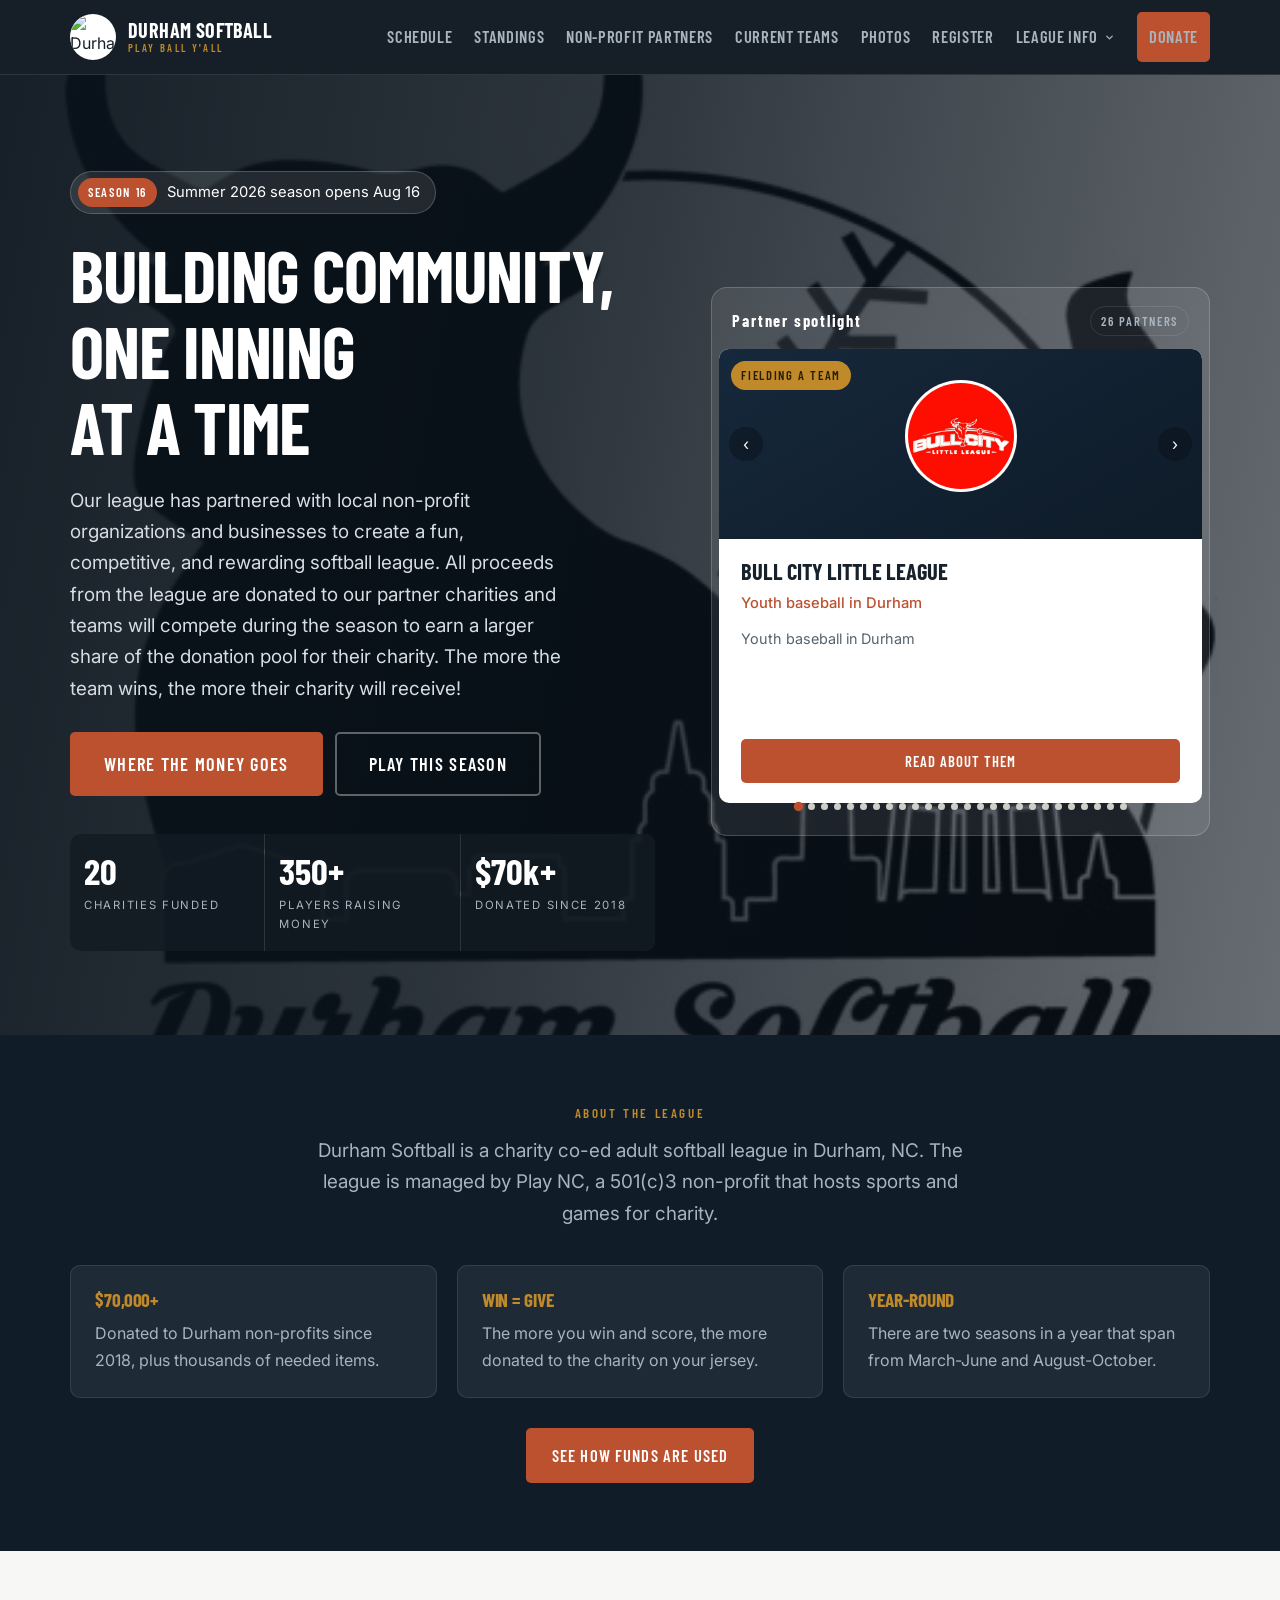
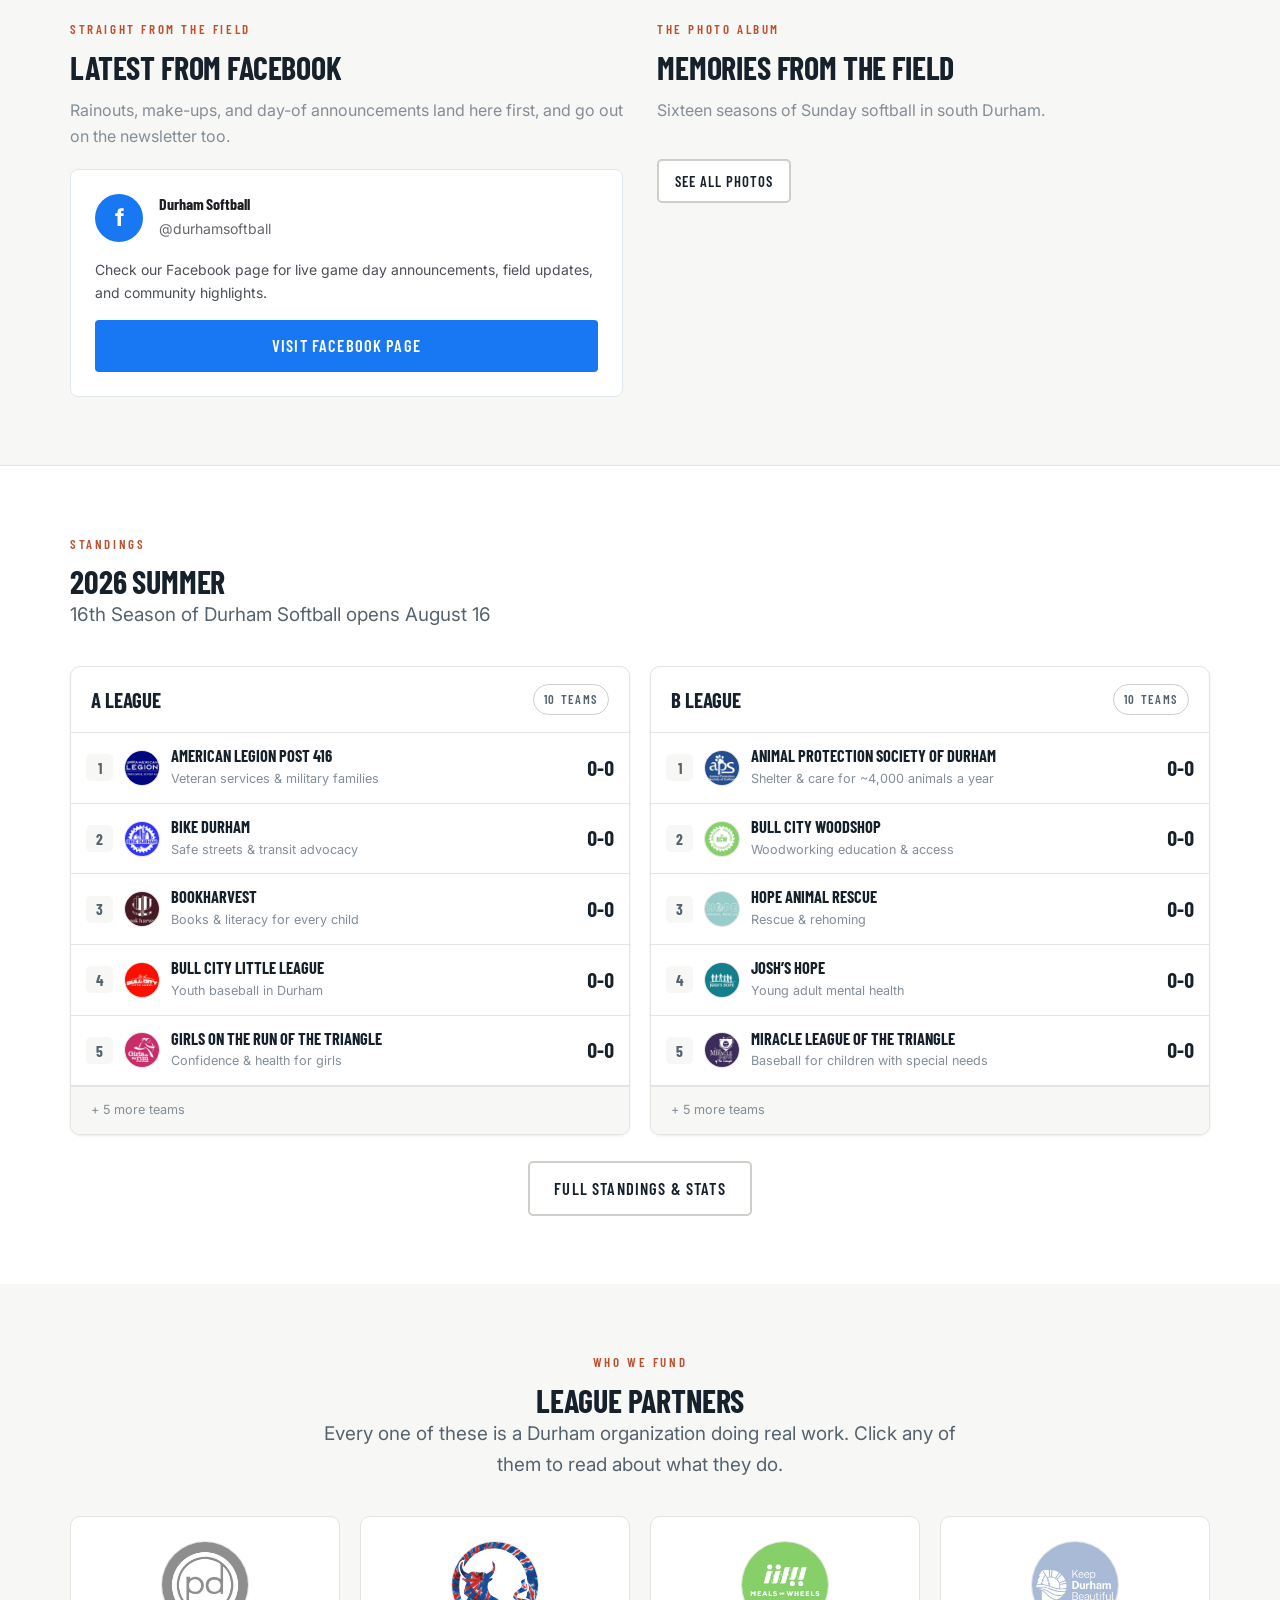
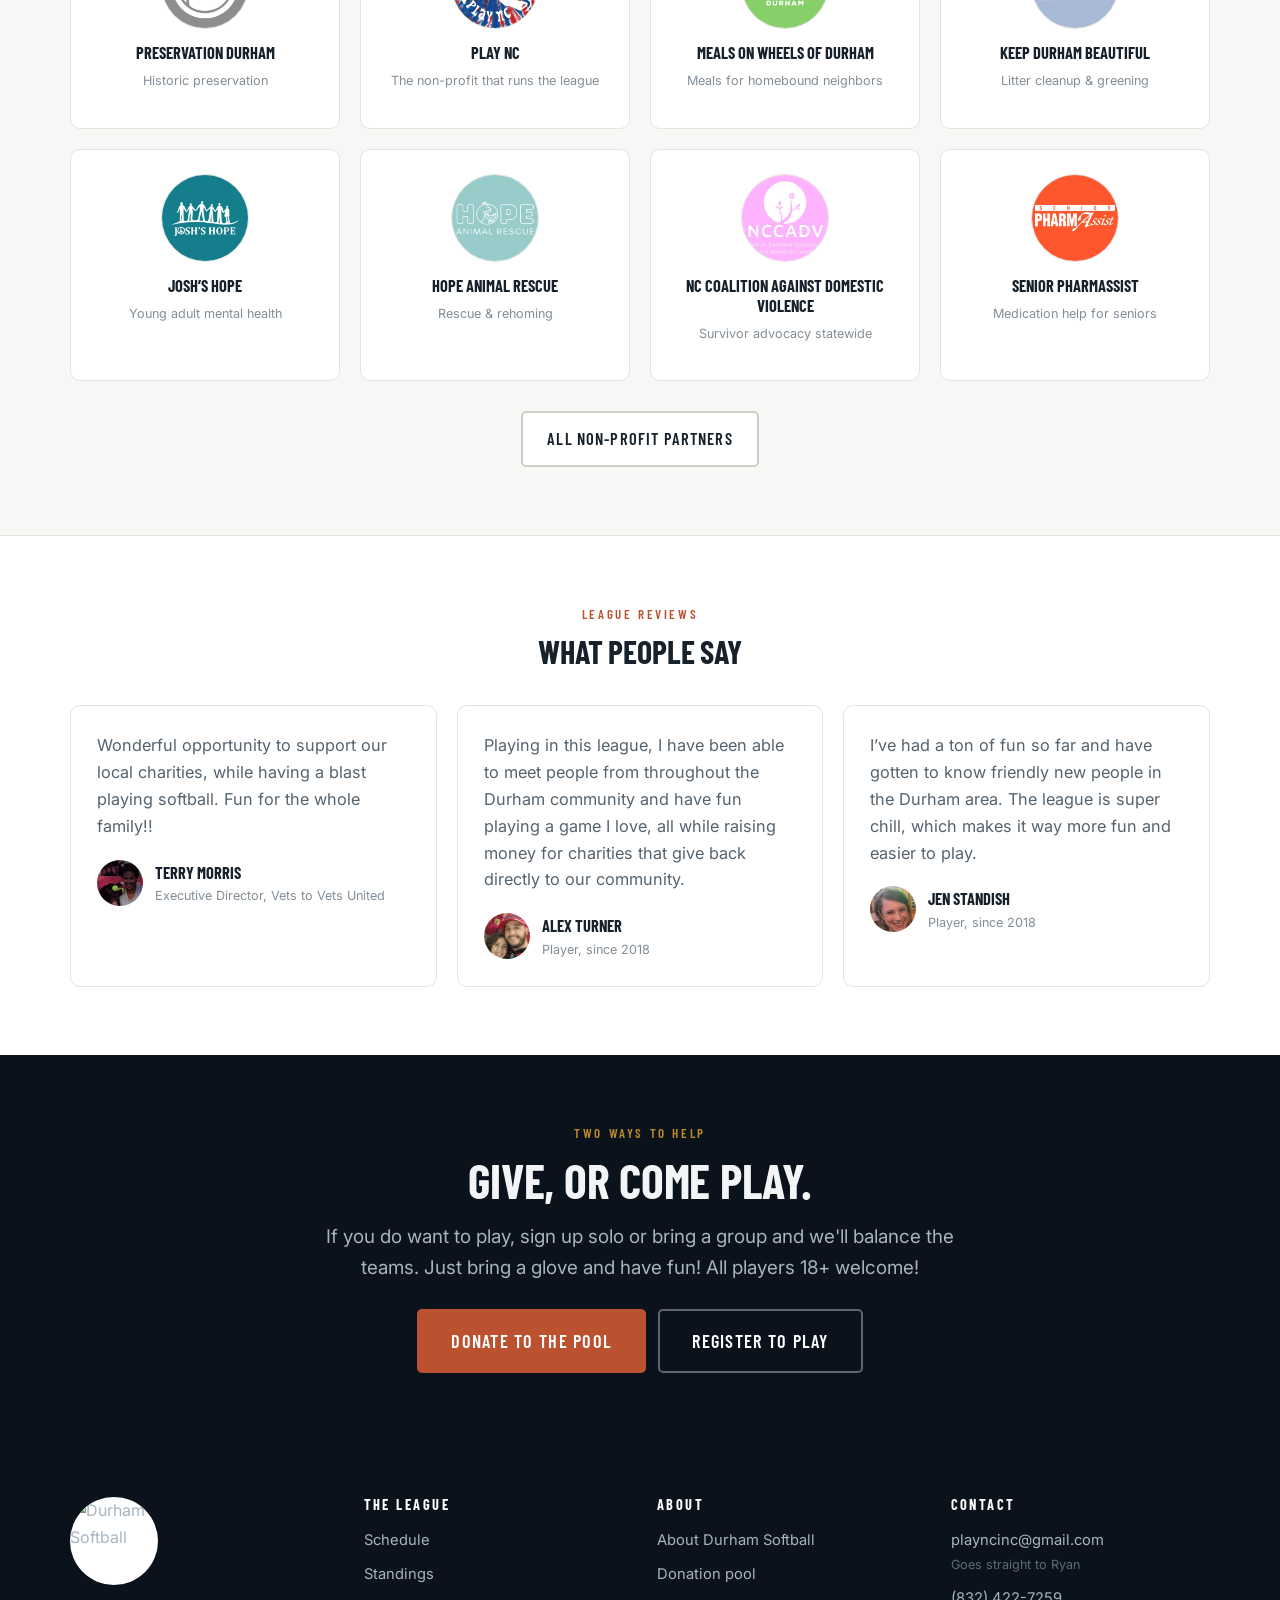
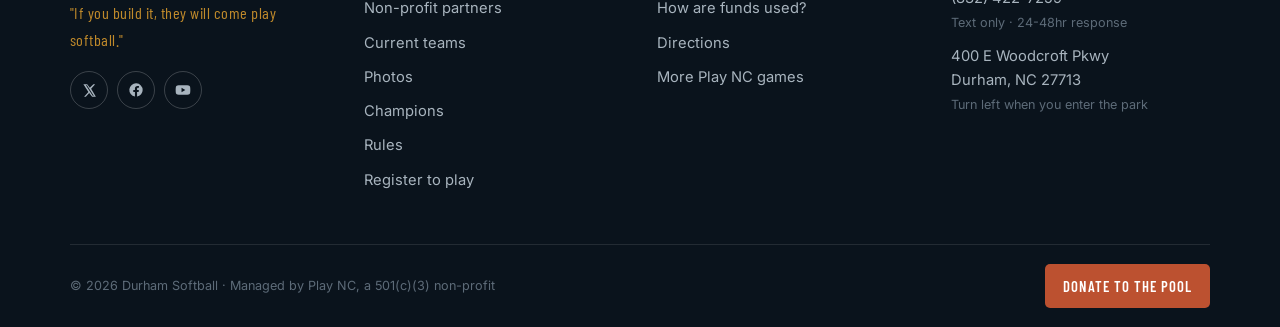
==== index.html @ c81ef712 "Fix passcode logins: pgcrypto is not in the public schema Every function was pinned to 'set search_p" ====
<!DOCTYPE html>
<html lang="en">
<head>
<meta charset="utf-8">
<meta name="viewport" content="width=device-width, initial-scale=1">
<link rel="icon" href="assets/logos/DurhamSoftball.jpg">
<link rel="preconnect" href="https://fonts.googleapis.com">
<link rel="preconnect" href="https://fonts.gstatic.com" crossorigin>
<link href="https://fonts.googleapis.com/css2?family=Barlow+Condensed:wght@500;600;700&family=Inter:wght@400;500;600;700&display=swap" rel="stylesheet">
<link rel="stylesheet" href="assets/css/site.css?v=t509555">
<title>Durham Softball | Twenty charities, one league</title>
<meta name="description" content="Durham Softball funds twenty local non-profits through a co-ed adult softball league in Durham, NC. Over $70,000 raised since 2018.">
</head>
<body>
<div data-header="index.html"></div>

<section class="hero">
  <img class="hero-bg" src="" alt="" id="hero-bg">
  <div class="wrap">
    <div class="hero-grid">
      <div>
        <div class="hero-status">
          <span class="pill pill-clay">Season 16</span>
          <span>Summer 2026 season opens Aug 16</span>
        </div>
        <h1 class="h-xl">Building Community,<br>One Inning<br>at a Time</h1>
        <p class="lede" style="margin-top:20px;max-width:500px;color:#D6DDE3">
          Our league has partnered with local non-profit organizations and businesses to create a fun, 
          competitive, and rewarding softball league. All proceeds from the league are donated to our 
          partner charities and teams will compete during the season to earn a larger share of the donation 
          pool for their charity. The more the team wins, the more their charity will receive!
        </p>
        <div class="btn-row" style="margin-top:28px">
          <a class="btn btn-primary btn-lg" href="donations.html">Where the money goes</a>
          <a class="btn btn-ghost btn-lg" href="register.html">Play this season</a>
        </div>
        <div class="hero-stats">
          <div class="hero-stat"><b>20</b><span>Charities funded</span></div>
          <div class="hero-stat"><b>350+</b><span>Players raising money</span></div>
          <div class="hero-stat"><b>$70k+</b><span>Donated since 2018</span></div>
        </div>
      </div>
      <div class="spotlight">
        <div class="spotlight-head"><h3>Partner spotlight</h3>
          <span class="pill pill-outline" id="spot-count"></span></div>
        <div class="spotlight-body" id="spotlight"></div>
        <div class="spot-dots" id="spot-dots"></div>
      </div>
    </div>
  </div>
</section>

<section class="section section-dark">
  <div class="wrap">
    <div class="section-head center">
      <div class="eyebrow">About the league</div>
      <p class="lede">Durham Softball is a charity co-ed adult softball league in Durham, NC. The league is managed by <a href="https://playdurham.com/">Play NC</a>, a 501(c)3 non-profit that hosts sports and games for charity.</p>
    </div>
    <div class="grid grid-3">
      <div style="background:rgba(255,255,255,.06);border:1px solid var(--navy-line);border-radius:var(--r);padding:24px">
        <h3 class="h-sm" style="color:var(--gold)">$70,000+</h3>
        <p style="color:var(--on-dark-soft);margin-top:10px">Donated to Durham non-profits since 2018, plus thousands of needed items.</p>
      </div>
      <div style="background:rgba(255,255,255,.06);border:1px solid var(--navy-line);border-radius:var(--r);padding:24px">
        <h3 class="h-sm" style="color:var(--gold)">Win = give</h3>
        <p style="color:var(--on-dark-soft);margin-top:10px">The more you win and score, the more donated to the charity on your jersey.</p>
      </div>
      <div style="background:rgba(255,255,255,.06);border:1px solid var(--navy-line);border-radius:var(--r);padding:24px">
        <h3 class="h-sm" style="color:var(--gold)">Year-round</h3>
        <p style="color:var(--on-dark-soft);margin-top:10px">There are two seasons in a year that span from March-June and August-October. </p>
      </div>
    </div>
    <div class="center" style="margin-top:30px"><a class="btn btn-primary" href="donations.html">See how funds are used</a></div>
  </div>
</section>

<section class="section">
  <div class="wrap">
    <div style="display:grid;gap:34px;grid-template-columns:repeat(auto-fit,minmax(300px,1fr))">
      <div>
        <div class="eyebrow">Straight from the field</div>
        <h2 class="h-md">Latest from Facebook</h2>
        <p class="muted" style="margin:12px 0 20px">
          Rainouts, make-ups, and day-of announcements land here first, and go out on the newsletter too.
        </p>
        
        <!-- Facebook Page Connector Card -->
        <div style="background: #fff; padding: 24px; border-radius: 8px; border: 1px solid #e1e8ed; display: flex; flex-direction: column; gap: 16px;">
          <div style="display: flex; align-items: center; gap: 16px;">
            <div style="background: #1877f2; color: white; width: 48px; height: 48px; border-radius: 50%; display: flex; align-items: center; justify-content: center; font-weight: bold; font-size: 24px;">f</div>
            <div>
              <h4 style="margin: 0; font-size: 16px; color: #1c1e21;">Durham Softball</h4>
              <p style="margin: 4px 0 0 0; font-size: 14px; color: #65676b;">@durhamsoftball</p>
            </div>
          </div>
          <p style="margin: 0; font-size: 14px; color: #4b4f56;">
            Check our Facebook page for live game day announcements, field updates, and community highlights.
          </p>
          <a href="https://www.facebook.com/durhamsoftball" target="_blank" class="btn btn-primary" style="background: #1877f2; color: white; text-align: center; text-decoration: none; padding: 10px; border-radius: 4px; font-weight: 600;">Visit Facebook Page</a>
        </div>

      </div>
      <div>
        <div class="eyebrow">The photo album</div>
        <h2 class="h-md">Memories from the field</h2>
        <p class="muted" style="margin:12px 0 20px">
          Sixteen seasons of Sunday softball in south Durham.
        </p>
        <div class="photo-band" id="home-photos"></div>
        <div style="margin-top:16px"><a class="btn btn-outline btn-sm" href="photos.html">See all photos</a></div>
      </div>
    </div>
  </div>
</section>

<section class="section section-white">
  <div class="wrap">
    <div class="section-head">
      <div class="eyebrow">Standings</div>
      <h2 class="h-md">2026 Summer</h2>
      <p class="lede">16th Season of Durham Softball opens August 16</p>
    </div>
    <div class="grid grid-2" id="standings-preview"></div>
    <div class="center" style="margin-top:26px"><a class="btn btn-outline" href="standings.html">Full standings &amp; stats</a></div>
  </div>
</section>

<section class="section">
  <div class="wrap">
    <div class="section-head center">
      <div class="eyebrow">Who we fund</div>
      <h2 class="h-md">League Partners</h2>
      <p class="lede">Every one of these is a Durham organization doing real work. Click any of them to read about what they do.</p>
    </div>
    <div class="team-grid-home" id="team-grid"></div>
    <div class="center" style="margin-top:30px"><a class="btn btn-outline" href="teams.html">All non-profit partners</a></div>
  </div>
</section>

<section class="section section-white">
  <div class="wrap">
    <div class="section-head center"><div class="eyebrow">League Reviews</div><h2 class="h-md">What people say</h2></div>
    <div class="grid grid-3" id="reviews"></div>
  </div>
</section>

<section class="section section-ink">
  <div class="wrap wrap-narrow center">
    <div class="eyebrow">Two ways to help</div>
    <h2 class="h-lg">Give, or come play.</h2>
    <p class="lede" style="margin-top:15px">
      If you do want to play, sign up solo or bring a group and we'll balance the teams. 
      Just bring a glove and have fun! All players 18+ welcome! 
    </p>
    <div class="btn-row" style="justify-content:center;margin-top:26px">
      <a class="btn btn-primary btn-lg" href="https://paypal.me/plaync" target="_blank" rel="noopener">Donate to the pool</a>
      <a class="btn btn-ghost btn-lg" href="register.html">Register to play</a>
    </div>
  </div>
</section>

<div data-footer></div>
<script src="assets/js/config.js?v=t509555"></script>
<script src="assets/js/data.js?v=t509555"></script>
<script src="assets/js/api.js?v=t509555"></script>
<script src="assets/js/site.js?v=t509555"></script>
<script>
(function(){
  document.getElementById('hero-bg').src = DS.HERO_PHOTO;

  /* -------- Partner spotlight carousel --------
     Active and inactive partners both appear. Rotates every 20s, pauses on
     hover, and stops advancing while the tab is hidden. */
  var orgs = DS.allOrgs().filter(function(o){ return o.partnerStatus !== 'former'; });
  for(var i=orgs.length-1;i>0;i--){var j=Math.floor(Math.random()*(i+1));var t=orgs[i];orgs[i]=orgs[j];orgs[j]=t;}

  var spotHost=document.getElementById('spotlight');
  var dotHost=document.getElementById('spot-dots');
  document.getElementById('spot-count').textContent=orgs.length+' partners';

  spotHost.innerHTML =
    '<button class="spot-nav prev" type="button" aria-label="Previous partner">&#8249;</button>'+
    '<button class="spot-nav next" type="button" aria-label="Next partner">&#8250;</button>'+
    orgs.map(function(o,i){
      // A dedicated charity photo if one has been added, otherwise their logo on a panel.
      var media = o.photo
        ? '<div class="spot-photo"><img src="'+o.photo+'" alt="'+DSUI.esc(o.name)+'"></div>'
        : '<div class="spot-photo is-logo">'+
            (o.logo?'<img src="'+o.logo+'" alt="'+DSUI.esc(o.name)+'">':'')+
          '</div>';
      var badge='<span class="pill '+(o.partnerStatus==='active'?'pill-gold':'pill-outline')+' spot-badge" '+
        'style="'+(o.partnerStatus==='active'?'':'background:rgba(255,255,255,.9)')+'">'+
        (o.partnerStatus==='active'?'Fielding a team':'Partner')+'</span>';
      return '<div class="spot-slide'+(i===0?' on':'')+'" data-slide="'+i+'">'+
        media+badge+
        '<div class="spot-text">'+
          '<div class="spot-name">'+DSUI.esc(o.name)+'</div>'+
          '<div class="spot-cause">'+DSUI.esc(o.cause)+'</div>'+
          '<p class="spot-blurb">'+DSUI.esc(o.blurb || o.cause)+'</p>'+
        '</div>'+
        '<div class="spot-foot">'+
          '<a class="btn btn-primary btn-sm" href="charity.html?id='+o.id+'">Read about them</a>'+
        '</div>'+
      '</div>';
    }).join('');

  dotHost.innerHTML = orgs.map(function(o,i){
    return '<button type="button" data-dot="'+i+'" aria-current="'+(i===0)+'" '+
           'aria-label="'+DSUI.esc(o.name)+'"></button>';
  }).join('');

  var cur=0, timer=null, PERIOD=20000;
  function go(n){
    cur=(n+orgs.length)%orgs.length;
    spotHost.querySelectorAll('.spot-slide').forEach(function(el,i){ el.classList.toggle('on', i===cur); });
    dotHost.querySelectorAll('[data-dot]').forEach(function(el,i){ el.setAttribute('aria-current', String(i===cur)); });
  }
  function start(){ stop(); timer=setInterval(function(){ go(cur+1); }, PERIOD); }
  function stop(){ if(timer){ clearInterval(timer); timer=null; } }

  spotHost.querySelector('.spot-nav.next').addEventListener('click',function(){ go(cur+1); start(); });
  spotHost.querySelector('.spot-nav.prev').addEventListener('click',function(){ go(cur-1); start(); });
  dotHost.querySelectorAll('[data-dot]').forEach(function(b){
    b.addEventListener('click',function(){ go(parseInt(b.getAttribute('data-dot'),10)); start(); });
  });
  spotHost.addEventListener('mouseenter',stop);
  spotHost.addEventListener('mouseleave',start);
  document.addEventListener('visibilitychange',function(){ document.hidden?stop():start(); });
  start();

  DSUI.mountXFeed(document.getElementById('x-feed'));
  document.getElementById('home-photos').innerHTML = DSUI.photoBand(DS.PHOTOS.slice(1,5));

  document.getElementById('standings-preview').innerHTML = ['A','B'].map(function(lg){
    var rows = DS.computeStandings(null).filter(function(r){return r.team.league===lg;})
      .sort(function(a,b){return a.team.name.localeCompare(b.team.name);}).slice(0,5);
    return '<div class="table-wrap"><div class="table-head"><h3>'+lg+' League</h3>'+
      '<span class="spacer"></span><span class="pill pill-outline">10 teams</span></div>'+
      rows.map(function(r,i){
        return '<a class="sc-row" href="team.html?id='+r.team.id+'">'+
          '<span class="pos-badge">'+(i+1)+'</span>'+
          '<img class="sc-logo" src="'+r.team.logo+'" alt="" loading="lazy">'+
          '<div class="sc-main"><div class="sc-name">'+DSUI.esc(r.team.name)+'</div>'+
          '<div class="sc-sub"><span>'+DSUI.esc(r.team.cause)+'</span></div></div>'+
          '<div class="sc-rec">'+r.w+'-'+r.l+'</div></a>';
      }).join('')+
      '<div class="table-foot"><span>+ 5 more teams</span></div></div>';
  }).join('');

  var pick = DS.allOrgs().filter(function(o){return o.partnerStatus!=='former';});
  for(var i=pick.length-1;i>0;i--){var j=Math.floor(Math.random()*(i+1));var tmp=pick[i];pick[i]=pick[j];pick[j]=tmp;}
  document.getElementById('team-grid').innerHTML = pick.slice(0,8).map(function(o){
    return '<a class="team-tile" href="charity.html?id='+o.id+'">'+
      (o.logo?'<img src="'+o.logo+'" alt="" loading="lazy">'
             :'<div class="logo-fallback">'+DSUI.esc(o.name.charAt(0))+'</div>')+
      '<div class="tile-body"><div class="name">'+DSUI.esc(o.name)+'</div>'+
      '<div class="meta">'+DSUI.esc(o.cause)+'</div></div></a>';
  }).join('');

  document.getElementById('reviews').innerHTML = DS.REVIEWS.map(function(r){
    return '<div class="quote"><p>'+DSUI.esc(r.quote)+'</p><div class="quote-by">'+
      '<img src="'+r.img+'" alt="" loading="lazy"><div><b>'+DSUI.esc(r.name)+'</b>'+
      '<span>'+DSUI.esc(r.role)+'</span></div></div></div>';
  }).join('');
})();
</script>
</body>
</html>
---- assets/css/site.css ----
/* ==========================================================================
   Durham Softball — Design System v2
   Restrained palette: deep navy + ONE accent (clay) + gold reserved for the
   HOME marker. Photography carries the visual interest, not colour.
   ========================================================================== */

/* ---------- Tokens ---------- */
:root{
  --ink:            #0A131C;
  --navy:           #101D29;
  --navy-2:         #1A2A38;
  --navy-line:      rgba(255,255,255,.10);

  --paper:          #F7F7F5;
  --paper-2:        #FFFFFF;
  --line:           #E4E4E0;
  --line-2:         #CFCFC9;

  --text:           #16212B;
  --text-soft:      #55636E;
  --text-mute:      #838E97;
  --on-dark:        #F2F4F5;
  --on-dark-soft:   #A8B4BE;

  /* single accent */
  --clay:           #BC5130;
  --clay-dark:      #9C3F23;
  --clay-soft:      #FBF0EC;

  /* reserved: HOME marker + small brand marks only */
  --gold:           #C08A2B;
  --gold-soft:      #FBF4E4;

  /* functional only */
  --win:            #2C7355;
  --win-soft:       #E9F2ED;
  --loss:           #A8453B;
  --loss-soft:      #F8EDEC;

  --display: "Barlow Condensed", "Oswald", Impact, system-ui, sans-serif;
  --body: "Inter", -apple-system, BlinkMacSystemFont, "Segoe UI", Roboto, sans-serif;

  --r-sm: 5px;
  --r:    10px;
  --r-lg: 16px;

  --shadow-sm: 0 1px 2px rgba(10,19,28,.05), 0 1px 3px rgba(10,19,28,.04);
  --shadow:    0 2px 4px rgba(10,19,28,.04), 0 10px 24px rgba(10,19,28,.07);
  --shadow-lg: 0 4px 8px rgba(10,19,28,.05), 0 24px 48px rgba(10,19,28,.12);

  --wrap: 1180px;
  --wrap-narrow: 720px;
  --header-h: 74px;
}

/* ---------- Reset ---------- */
*,*::before,*::after{box-sizing:border-box}
html{-webkit-text-size-adjust:100%;scroll-behavior:smooth;scroll-padding-top:calc(var(--header-h) + 16px)}
body{margin:0;font-family:var(--body);font-size:16px;line-height:1.65;color:var(--text);background:var(--paper);-webkit-font-smoothing:antialiased}
img{max-width:100%;display:block}
a{color:inherit;text-decoration:none}
button{font:inherit;cursor:pointer}
table{border-collapse:collapse;width:100%}
h1,h2,h3,h4{margin:0;font-family:var(--display);font-weight:700;line-height:1.06;letter-spacing:-.005em}
p{margin:0 0 1em}
p:last-child{margin-bottom:0}

/* ---------- Layout ---------- */
.wrap{width:100%;max-width:var(--wrap);margin-inline:auto;padding-inline:20px}
.wrap-narrow{max-width:var(--wrap-narrow)}
.section{padding:68px 0}
.section-sm{padding:44px 0}
.section-dark{background:var(--navy);color:var(--on-dark)}
.section-dark h1,.section-dark h2,.section-dark h3{color:#fff}
.section-ink{background:var(--ink);color:var(--on-dark)}
.section-white{background:#fff;border-top:1px solid var(--line)}

.grid{display:grid;gap:20px}
.grid-2{grid-template-columns:repeat(auto-fit,minmax(300px,1fr))}
.grid-3{grid-template-columns:repeat(auto-fit,minmax(262px,1fr))}
.grid-4{grid-template-columns:repeat(auto-fit,minmax(205px,1fr))}

/* ---------- Type ---------- */
.eyebrow{font-family:var(--display);font-size:13px;font-weight:600;letter-spacing:.2em;text-transform:uppercase;color:var(--clay);margin:0 0 10px}
.section-dark .eyebrow,.section-ink .eyebrow{color:var(--gold)}
.h-xl{font-size:clamp(2.5rem,6.2vw,4.5rem);text-transform:uppercase;letter-spacing:-.015em}
.h-lg{font-size:clamp(1.9rem,4.2vw,3rem);text-transform:uppercase}
.h-md{font-size:clamp(1.45rem,2.8vw,2rem);text-transform:uppercase}
.h-sm{font-size:1.2rem;text-transform:uppercase}
.lede{font-size:clamp(1.03rem,1.5vw,1.18rem);color:var(--text-soft);line-height:1.66}
.section-dark .lede,.section-ink .lede{color:var(--on-dark-soft)}
.muted{color:var(--text-mute)}
.center{text-align:center}
.section-head{max-width:660px;margin:0 0 36px}
.section-head.center{margin-inline:auto}

/* ---------- Buttons ---------- */
.btn{display:inline-flex;align-items:center;justify-content:center;gap:8px;
  font-family:var(--display);font-size:1.03rem;font-weight:600;letter-spacing:.07em;text-transform:uppercase;
  padding:12px 24px;border-radius:var(--r-sm);border:2px solid transparent;
  transition:background .15s,border-color .15s,color .15s;white-space:nowrap}
.btn-primary{background:var(--clay);color:#fff}
.btn-primary:hover{background:var(--clay-dark)}
.btn-ghost{border-color:rgba(255,255,255,.35);background:transparent;color:#fff}
.btn-ghost:hover{background:rgba(255,255,255,.12);border-color:#fff}
.btn-outline{border-color:var(--line-2);background:#fff;color:var(--text)}
.btn-outline:hover{border-color:var(--text);background:var(--paper)}
.btn-sm{padding:8px 16px;font-size:.92rem}
.btn-lg{padding:15px 32px;font-size:1.14rem}
.btn-row{display:flex;flex-wrap:wrap;gap:12px}

/* ---------- Pills ---------- */
.pill{display:inline-flex;align-items:center;gap:6px;font-family:var(--display);font-size:.79rem;font-weight:600;
  letter-spacing:.13em;text-transform:uppercase;padding:4px 10px;border-radius:100px}
.pill-league{border:1px solid var(--line-2);color:var(--text-mute);background:#fff}
.pill-final{background:var(--paper);color:var(--text-mute);border:1px solid var(--line)}
.pill-outline{border:1px solid var(--line-2);color:var(--text-soft)}
.section-dark .pill-outline,.hero .pill-outline{border-color:var(--navy-line);color:var(--on-dark-soft)}
.pill-gold{background:var(--gold);color:#2A1E05}
.pill-clay{background:var(--clay);color:#fff}

/* HOME / AWAY tags */
.tag-ha{display:inline-flex;align-items:center;gap:5px;font-family:var(--display);font-size:.74rem;font-weight:700;
  letter-spacing:.15em;text-transform:uppercase;padding:3px 8px;border-radius:4px;line-height:1.4}
.tag-home{background:var(--navy);color:var(--gold)}
.tag-away{background:transparent;color:var(--text-mute);border:1px solid var(--line-2)}

/* ---------- Header ---------- */
.site-header{position:sticky;top:0;z-index:100;background:rgba(10,19,28,.95);
  backdrop-filter:blur(14px);-webkit-backdrop-filter:blur(14px);border-bottom:1px solid var(--navy-line)}
/* scoped to the top bar ONLY so it can never leak onto the mobile drawer */
.header-bar{display:flex;align-items:center;gap:22px;height:var(--header-h)}
.brand{display:flex;align-items:center;gap:12px;flex-shrink:0}
.brand img{height:46px;width:46px;border-radius:50%;object-fit:cover;background:#fff}
.brand-txt{display:flex;flex-direction:column;line-height:1}
.brand-name{font-family:var(--display);font-size:1.26rem;font-weight:700;color:#fff;text-transform:uppercase;letter-spacing:.02em}
.brand-tag{font-family:var(--display);font-size:.67rem;font-weight:600;color:var(--gold);letter-spacing:.22em;text-transform:uppercase;margin-top:3px}

.nav{display:none;margin-left:auto;align-items:center;gap:2px}
.nav a,.nav-item > button{font-family:var(--display);font-size:1.03rem;font-weight:600;letter-spacing:.04em;
  text-transform:uppercase;color:var(--on-dark-soft);padding:9px 10px;border-radius:var(--r-sm);
  transition:color .15s,background .15s;white-space:nowrap}
.nav a:hover,.nav-item > button:hover{color:#fff;background:rgba(255,255,255,.08)}
.nav a[aria-current="page"]{color:var(--gold)}
.nav-cta{margin-left:10px}

.nav-item{position:relative}
.nav-item > button{display:flex;align-items:center;gap:6px;background:none;border:0}
.nav-item > button svg{transition:transform .18s}
.nav-item[data-open="true"] > button svg{transform:rotate(180deg)}
.dropdown{position:absolute;top:calc(100% + 8px);right:0;min-width:220px;background:#fff;
  border-radius:var(--r);box-shadow:var(--shadow-lg);padding:7px;display:none}
.nav-item[data-open="true"] .dropdown{display:block}
.dropdown a{display:block;color:var(--text-soft);font-family:var(--body);font-size:.95rem;
  font-weight:500;letter-spacing:0;text-transform:none;padding:9px 12px;border-radius:var(--r-sm);white-space:nowrap}
.dropdown a:hover{background:var(--paper);color:var(--text)}
.dropdown a[aria-current="page"]{color:var(--clay)}

.burger{margin-left:auto;display:inline-flex;align-items:center;justify-content:center;width:44px;height:44px;
  border-radius:var(--r-sm);border:1px solid rgba(255,255,255,.22);background:transparent;color:#fff}

/* Mobile drawer — hard-hidden above the breakpoint, never flex */
.mobile-nav{display:none;background:var(--ink);border-top:1px solid var(--navy-line);padding:10px 0 22px}
.mobile-nav[data-open="true"]{display:block}
.mobile-nav a{display:block;font-family:var(--display);font-size:1.2rem;font-weight:600;letter-spacing:.05em;
  text-transform:uppercase;color:var(--on-dark-soft);padding:12px 4px;border-bottom:1px solid var(--navy-line)}
.mobile-nav a[aria-current="page"]{color:var(--gold)}
.mobile-nav .btn{margin-top:18px;width:100%}

@media(min-width:1180px){
  .nav{display:flex}
  .burger{display:none}
  .mobile-nav{display:none !important}
}

/* ---------- Hero (photo-led) ---------- */
.hero{position:relative;overflow:hidden;background:var(--ink);color:var(--on-dark);
  padding:96px 0 84px;isolation:isolate}
.hero-bg{position:absolute;inset:0;z-index:-2;width:100%;height:100%;object-fit:cover;object-position:center 38%}
.hero::before{content:"";position:absolute;inset:0;z-index:-1;
  background:linear-gradient(100deg, rgba(10,19,28,.95) 0%, rgba(10,19,28,.86) 42%, rgba(10,19,28,.62) 100%)}
.hero .wrap{position:relative;z-index:1}
.hero-grid{display:grid;gap:44px;align-items:center}
@media(min-width:960px){.hero-grid{grid-template-columns:1.08fr .92fr;gap:56px}}
.hero h1{color:#fff}
.hero h1 em{font-style:normal;color:var(--gold);display:block}
.hero-status{display:inline-flex;align-items:center;gap:10px;background:rgba(255,255,255,.1);
  border:1px solid rgba(255,255,255,.2);border-radius:100px;padding:6px 15px 6px 7px;margin-bottom:22px;font-size:.92rem;color:#fff}
.hero-stats{display:grid;grid-template-columns:repeat(3,1fr);gap:1px;margin-top:38px;
  background:rgba(255,255,255,.15);border-radius:var(--r);overflow:hidden}
.hero-stat{background:rgba(10,19,28,.82);padding:18px 14px}
.hero-stat b{display:block;font-family:var(--display);font-size:clamp(1.6rem,3.6vw,2.3rem);color:#fff;line-height:1}
.hero-stat span{display:block;font-size:.71rem;letter-spacing:.15em;text-transform:uppercase;color:var(--on-dark-soft);margin-top:7px}

.hero-card{background:rgba(255,255,255,.09);border:1px solid rgba(255,255,255,.18);border-radius:var(--r-lg);padding:7px}
.hero-card-head{display:flex;align-items:center;justify-content:space-between;padding:11px 13px 13px}
.hero-card-head h3{font-size:1.02rem;letter-spacing:.11em;color:#fff}
.hero-card-body{background:#fff;border-radius:var(--r);padding:5px}

/* ---------- Cards ---------- */
.card{background:var(--paper-2);border:1px solid var(--line);border-radius:var(--r);box-shadow:var(--shadow-sm);
  transition:box-shadow .18s,border-color .18s}
.card-hover:hover{box-shadow:var(--shadow);border-color:var(--line-2)}
.card-pad{padding:24px}

/* ---------- GAME CARD ---------- */
.game-card{background:#fff;border:1px solid var(--line);border-radius:var(--r);overflow:hidden;
  box-shadow:var(--shadow-sm);transition:box-shadow .18s,border-color .18s}
.game-card:hover{box-shadow:var(--shadow);border-color:var(--line-2)}
.gc-meta{display:flex;align-items:center;gap:9px;flex-wrap:wrap;padding:10px 15px;
  background:var(--paper);border-bottom:1px solid var(--line);font-size:.8rem;color:var(--text-soft)}
.gc-time{font-family:var(--display);font-size:1.03rem;font-weight:700;letter-spacing:.04em;color:var(--text);text-transform:uppercase}
.gc-meta .spacer{margin-left:auto}
.gc-venue{display:inline-flex;align-items:center;gap:5px;color:var(--text-mute);font-size:.79rem}
.gc-teams{padding:5px 0}
.gc-row{display:grid;grid-template-columns:auto 1fr auto;align-items:center;gap:13px;padding:13px 15px;position:relative}
.gc-row.is-home{background:var(--gold-soft)}
.gc-row.is-home::before{content:"";position:absolute;left:0;top:5px;bottom:5px;width:3px;background:var(--gold);border-radius:0 3px 3px 0}
.gc-logo{width:48px;height:48px;border-radius:50%;object-fit:cover;background:var(--paper);border:1px solid var(--line);flex-shrink:0}
.gc-team{min-width:0}
.gc-team-name{font-family:var(--display);font-size:1.14rem;font-weight:700;line-height:1.16;text-transform:uppercase;color:var(--text)}
a.gc-team-name:hover{color:var(--clay)}
.gc-team-sub{display:flex;align-items:center;gap:7px;margin-top:5px}
.gc-record{font-size:.79rem;color:var(--text-mute);font-variant-numeric:tabular-nums}
.gc-score{font-family:var(--display);font-size:1.9rem;font-weight:700;color:var(--text);line-height:1;font-variant-numeric:tabular-nums}
.gc-score.is-loser{color:var(--text-mute);font-weight:600}
.gc-at{display:flex;align-items:center;gap:11px;padding:0 15px;margin:1px 0}
.gc-at::before,.gc-at::after{content:"";height:1px;background:var(--line);flex:1}
.gc-at span{font-family:var(--display);font-size:.84rem;font-weight:700;letter-spacing:.18em;text-transform:uppercase;color:var(--text-mute)}
.gc-foot{display:flex;align-items:center;justify-content:space-between;gap:12px;padding:10px 15px;
  border-top:1px solid var(--line);background:#FCFCFB}
.gc-note{font-size:.74rem;color:var(--text-mute);display:flex;align-items:center;gap:5px}
.gc-link{font-family:var(--display);font-size:.9rem;font-weight:600;letter-spacing:.07em;text-transform:uppercase;
  color:var(--clay);display:inline-flex;align-items:center;gap:5px}
.gc-link:hover{color:var(--clay-dark)}
.gc-compact .gc-logo{width:38px;height:38px}
.gc-compact .gc-team-name{font-size:.98rem}
.gc-compact .gc-row{padding:9px 13px}
.gc-compact .gc-meta{padding:8px 13px}

/* ---------- Legend / notice ---------- */
.legend{display:flex;flex-wrap:wrap;align-items:center;gap:10px 20px;background:#fff;border:1px solid var(--line);
  border-left:3px solid var(--gold);border-radius:0 var(--r) var(--r) 0;padding:14px 18px;margin-bottom:26px;
  font-size:.92rem;color:var(--text-soft)}
.legend strong{color:var(--text)}
.legend-item{display:flex;align-items:center;gap:8px}
.notice{display:flex;gap:11px;align-items:flex-start;background:var(--clay-soft);border:1px solid #EBD5CC;
  border-left:3px solid var(--clay);border-radius:0 var(--r) var(--r) 0;padding:14px 18px;margin-bottom:26px;
  font-size:.92rem;color:#7A3A22}
.notice svg{flex-shrink:0;margin-top:3px}

/* ---------- Day group ---------- */
.day-group{margin-bottom:44px}
.day-head{display:flex;align-items:baseline;gap:14px;flex-wrap:wrap;padding-bottom:11px;margin-bottom:20px;border-bottom:2px solid var(--text)}
.day-head h3{font-size:1.55rem;text-transform:uppercase}
.day-sub{font-size:.83rem;color:var(--text-mute);letter-spacing:.09em;text-transform:uppercase;font-family:var(--display);font-weight:600}
.day-head .spacer{margin-left:auto}

/* ---------- Toolbar ---------- */
.toolbar{display:flex;flex-wrap:wrap;align-items:center;gap:10px;margin-bottom:26px}
.seg{display:inline-flex;background:#fff;border:1px solid var(--line);border-radius:100px;padding:3px}
.seg button{border:0;background:transparent;border-radius:100px;font-family:var(--display);font-size:.92rem;
  font-weight:600;letter-spacing:.07em;text-transform:uppercase;color:var(--text-soft);padding:8px 17px;transition:background .15s,color .15s}
.seg button[aria-selected="true"]{background:var(--navy);color:#fff}
.field{border:1px solid var(--line);background:#fff;border-radius:var(--r-sm);padding:10px 13px;font-size:.92rem;color:var(--text);min-width:185px}
.field:focus{outline:2px solid var(--clay);outline-offset:1px}
.toolbar .spacer{margin-left:auto}

/* ---------- Standings ---------- */
.table-wrap{background:#fff;border:1px solid var(--line);border-radius:var(--r);box-shadow:var(--shadow-sm);overflow:hidden}
.table-head{display:flex;align-items:center;gap:12px;flex-wrap:wrap;padding:17px 20px;border-bottom:1px solid var(--line)}
.table-head h3{font-size:1.3rem;text-transform:uppercase}
.table-head .spacer{margin-left:auto}
.table-scroll{overflow-x:auto;-webkit-overflow-scrolling:touch}
.standings{min-width:750px;font-variant-numeric:tabular-nums}
.standings thead th{font-family:var(--display);font-size:.79rem;font-weight:700;letter-spacing:.14em;text-transform:uppercase;
  color:var(--text-mute);text-align:center;padding:11px 9px;background:var(--paper);border-bottom:1px solid var(--line);white-space:nowrap}
.standings thead th.sortable{cursor:pointer;user-select:none}
.standings thead th.sortable:hover{color:var(--text)}
.standings thead th[data-dir]{color:var(--clay)}
.standings thead th[data-dir]::after{content:"";margin-left:5px;display:inline-block;border:4px solid transparent}
.standings thead th[data-dir="desc"]::after{border-top-color:var(--clay);transform:translateY(2px)}
.standings thead th[data-dir="asc"]::after{border-bottom-color:var(--clay);transform:translateY(-2px)}
.standings th.col-team,.standings td.col-team{text-align:left;padding-left:15px}
.standings th.col-pos,.standings td.col-pos{width:52px}
.standings tbody td{padding:11px 9px;text-align:center;border-bottom:1px solid var(--line);font-size:.92rem;color:var(--text-soft)}
.standings tbody tr:last-child td{border-bottom:0}
.standings tbody tr:hover{background:#FBFBFA}
.standings tbody tr.cutline td{border-bottom:2px dashed var(--line-2)}
.pos-badge{display:inline-flex;align-items:center;justify-content:center;width:27px;height:27px;border-radius:var(--r-sm);
  font-family:var(--display);font-size:.97rem;font-weight:700;background:var(--paper);color:var(--text-soft)}
.pos-1{background:var(--gold);color:#2A1E05}
.pos-2,.pos-3{background:var(--navy);color:#fff}
.team-cell{display:flex;align-items:center;gap:11px;min-width:0}
.team-cell img{width:36px;height:36px;border-radius:50%;object-fit:cover;background:var(--paper);border:1px solid var(--line);flex-shrink:0}
.team-cell .tn{font-family:var(--display);font-size:1.03rem;font-weight:700;text-transform:uppercase;color:var(--text);line-height:1.2}
.team-cell .tn:hover{color:var(--clay)}
.standings td.num-strong{font-family:var(--display);font-size:1.1rem;font-weight:700;color:var(--text)}
.diff-pos{color:var(--win);font-weight:600}
.diff-neg{color:var(--loss);font-weight:600}
.streak{display:inline-flex;align-items:center;justify-content:center;min-width:33px;padding:3px 8px;border-radius:100px;font-size:.79rem;font-weight:600}
.streak-w{background:var(--win-soft);color:var(--win)}
.streak-l{background:var(--loss-soft);color:var(--loss)}
.streak-t{background:var(--paper);color:var(--text-mute)}
.last5{display:inline-flex;gap:3px}
.last5 i{width:17px;height:17px;border-radius:3px;font-style:normal;font-size:.66rem;font-weight:700;
  display:inline-flex;align-items:center;justify-content:center;color:#fff}
.last5 i.w{background:var(--win)}
.last5 i.l{background:var(--loss)}
.last5 i.t{background:var(--text-mute)}
.table-foot{padding:13px 20px;border-top:1px solid var(--line);background:var(--paper);font-size:.79rem;
  color:var(--text-mute);display:flex;flex-wrap:wrap;gap:15px}
.table-foot .key strong{color:var(--text-soft)}
.standings-cards{display:none}
@media(max-width:700px){.table-scroll{display:none}.standings-cards{display:block}}
.sc-row{display:flex;align-items:center;gap:11px;padding:13px 15px;border-bottom:1px solid var(--line)}
.sc-row:last-child{border-bottom:0}
.sc-main{flex:1;min-width:0}
.sc-name{font-family:var(--display);font-size:1.03rem;font-weight:700;text-transform:uppercase;line-height:1.2}
.sc-sub{font-size:.79rem;color:var(--text-mute);margin-top:3px;display:flex;gap:9px;flex-wrap:wrap}
.sc-rec{font-family:var(--display);font-size:1.3rem;font-weight:700;font-variant-numeric:tabular-nums}
.sc-logo{width:36px;height:36px;border-radius:50%;object-fit:cover;border:1px solid var(--line);flex-shrink:0}

/* ---------- Team tiles ---------- */
.team-tile{display:flex;flex-direction:column;align-items:center;text-align:center;gap:0;padding:24px 16px 20px;
  background:#fff;border:1px solid var(--line);border-radius:var(--r);height:100%;
  transition:box-shadow .18s,border-color .18s}
.team-tile .tile-body{flex:1 1 auto;display:flex;flex-direction:column;align-items:center;gap:8px;margin:14px 0 16px}
.team-tile .tile-tag{margin-top:auto}
.team-tile:hover{box-shadow:var(--shadow);border-color:var(--line-2)}
.team-tile img{width:88px;height:88px;border-radius:50%;object-fit:cover;border:1px solid var(--line);background:var(--paper)}
.team-tile .name{font-family:var(--display);font-size:1.03rem;font-weight:700;text-transform:uppercase;line-height:1.2;color:var(--text)}
.team-tile .meta{font-size:.79rem;color:var(--text-mute);margin:0}

/* ---------- Photos ---------- */
.photo-band{display:grid;gap:10px;grid-template-columns:repeat(auto-fit,minmax(180px,1fr))}
.photo{position:relative;overflow:hidden;border-radius:var(--r);background:var(--navy-2);aspect-ratio:4/3}
.photo img{width:100%;height:100%;object-fit:cover;transition:transform .5s ease}
.photo:hover img{transform:scale(1.04)}
.photo.tall{aspect-ratio:3/4}
.photo.wide{grid-column:span 2;aspect-ratio:16/9}
@media(max-width:600px){.photo.wide{grid-column:span 1;aspect-ratio:4/3}}
.photo-cap{position:absolute;left:0;right:0;bottom:0;padding:22px 14px 11px;font-size:.81rem;color:#fff;
  background:linear-gradient(to top,rgba(10,19,28,.85),transparent)}
.photo-grid-lg{display:grid;gap:12px;grid-template-columns:repeat(auto-fit,minmax(240px,1fr))}

/* ---------- Page header ---------- */
.page-head{background:var(--ink);color:var(--on-dark);padding:54px 0 46px;position:relative;overflow:hidden;isolation:isolate}
.page-head-bg{position:absolute;inset:0;z-index:-2;width:100%;height:100%;object-fit:cover;opacity:.34}
.page-head::before{content:"";position:absolute;inset:0;z-index:-1;background:linear-gradient(95deg,rgba(10,19,28,.96),rgba(10,19,28,.7))}
.page-head .wrap{position:relative;z-index:1}
.crumb{font-family:var(--display);font-size:.79rem;font-weight:600;letter-spacing:.18em;text-transform:uppercase;color:var(--gold);margin-bottom:10px}
.page-head h1{color:#fff}
.page-head p{color:var(--on-dark-soft);max-width:620px;margin-top:13px}

/* ---------- Prose ---------- */
.prose{font-size:1.04rem;color:var(--text-soft);line-height:1.76}
.prose h2{font-size:1.65rem;text-transform:uppercase;color:var(--text);margin:36px 0 13px}
.prose h3{font-size:1.25rem;text-transform:uppercase;color:var(--text);margin:28px 0 10px}
.prose > :first-child{margin-top:0}
.prose ul{padding-left:21px;margin:0 0 1em}
.prose li{margin-bottom:9px}
.prose a{color:var(--clay);text-decoration:underline;text-underline-offset:2px}
.prose strong{color:var(--text)}
.callout{background:#fff;border:1px solid var(--line);border-left:3px solid var(--clay);border-radius:0 var(--r) var(--r) 0;padding:18px 22px;margin:24px 0}
.callout p{margin-bottom:0}

/* ---------- Stat strip ---------- */
.stat-strip{display:grid;grid-template-columns:repeat(auto-fit,minmax(165px,1fr));gap:1px;background:var(--line);
  border:1px solid var(--line);border-radius:var(--r);overflow:hidden}
.stat{background:#fff;padding:26px 18px;text-align:center}
.stat b{display:block;font-family:var(--display);font-size:clamp(1.9rem,3.6vw,2.5rem);color:var(--text);line-height:1}
.stat span{display:block;font-size:.72rem;letter-spacing:.15em;text-transform:uppercase;color:var(--text-mute);margin-top:8px}

/* ---------- Quotes ---------- */
.quote{background:#fff;border:1px solid var(--line);border-radius:var(--r);padding:26px}
.quote p{font-size:1.02rem;color:var(--text-soft);margin-bottom:19px}
.quote-by{display:flex;align-items:center;gap:12px}
.quote-by img{width:46px;height:46px;border-radius:50%;object-fit:cover}
.quote-by b{display:block;font-family:var(--display);font-size:1.03rem;text-transform:uppercase}
.quote-by span{display:block;font-size:.79rem;color:var(--text-mute)}

/* ---------- X / social feed ---------- */
.x-feed{background:#fff;border:1px solid var(--line);border-radius:var(--r);overflow:hidden;min-height:220px}
.x-head{display:flex;align-items:center;gap:11px;padding:15px 18px;border-bottom:1px solid var(--line)}
.x-head b{font-family:var(--display);font-size:1.1rem;text-transform:uppercase;letter-spacing:.03em}
.x-head span{font-size:.85rem;color:var(--text-mute)}
.x-head .spacer{margin-left:auto}
.x-body{max-height:520px;overflow-y:auto}
.x-fallback{padding:30px 22px;text-align:center}
.x-fallback p{color:var(--text-soft);font-size:.95rem;margin-bottom:18px}

/* ---------- Team page ---------- */
.team-hero{display:flex;align-items:center;gap:22px;flex-wrap:wrap}
.team-hero img{width:104px;height:104px;border-radius:50%;object-fit:cover;border:3px solid rgba(255,255,255,.28);background:#fff}
.team-rec{display:flex;gap:26px;margin-top:16px;flex-wrap:wrap}
.team-rec div b{display:block;font-family:var(--display);font-size:1.7rem;color:#fff;line-height:1}
.team-rec div span{display:block;font-size:.71rem;letter-spacing:.15em;text-transform:uppercase;color:var(--on-dark-soft);margin-top:5px}

.tsched{background:#fff;border:1px solid var(--line);border-radius:var(--r);overflow:hidden}
.tsched-row{display:grid;grid-template-columns:76px 66px 1fr auto;align-items:center;gap:13px;
  padding:13px 16px;border-bottom:1px solid var(--line)}
.tsched-row:last-child{border-bottom:0}
.tsched-row:hover{background:#FBFBFA}
.tsched-date{font-family:var(--display);font-size:.95rem;font-weight:700;text-transform:uppercase;color:var(--text);line-height:1.2}
.tsched-date small{display:block;font-size:.72rem;font-weight:600;color:var(--text-mute)}
.tsched-opp{display:flex;align-items:center;gap:10px;min-width:0}
.tsched-opp img{width:32px;height:32px;border-radius:50%;object-fit:cover;border:1px solid var(--line);flex-shrink:0}
.tsched-opp .n{font-family:var(--display);font-size:1.02rem;font-weight:700;text-transform:uppercase;line-height:1.2}
.tsched-opp .n:hover{color:var(--clay)}
.tsched-time{font-size:.85rem;color:var(--text-mute);white-space:nowrap;font-variant-numeric:tabular-nums}
@media(max-width:620px){
  .tsched-row{grid-template-columns:64px 58px 1fr;gap:10px;padding:12px 13px}
  .tsched-time{grid-column:2/4;font-size:.79rem}
}

/* ---------- Footer ---------- */
.site-footer{background:var(--ink);color:var(--on-dark-soft);padding:56px 0 0}
.footer-grid{display:grid;gap:34px;grid-template-columns:repeat(auto-fit,minmax(205px,1fr));padding-bottom:42px}
.footer-brand img{width:88px;height:88px;border-radius:50%;background:#fff;margin-bottom:15px}
.site-footer h4{font-family:var(--display);font-size:.9rem;font-weight:700;letter-spacing:.17em;text-transform:uppercase;color:#fff;margin:0 0 15px}
.site-footer ul{list-style:none;margin:0;padding:0}
.site-footer li{margin-bottom:10px;font-size:.92rem}
.site-footer a:hover{color:var(--gold)}
.footer-note{font-size:.79rem;color:#5D6B78;margin-top:3px}
.socials{display:flex;gap:9px;margin-top:17px}
.socials a{width:38px;height:38px;border-radius:50%;border:1px solid rgba(255,255,255,.2);display:inline-flex;
  align-items:center;justify-content:center;transition:background .15s,border-color .15s}
.socials a:hover{background:rgba(255,255,255,.1);border-color:var(--gold)}
.footer-bar{border-top:1px solid var(--navy-line);padding:19px 0;display:flex;flex-wrap:wrap;gap:12px;
  align-items:center;font-size:.79rem;color:#5D6B78}
.footer-bar .spacer{margin-left:auto}
.footer-quote{font-family:var(--display);font-size:1.02rem;color:var(--gold);letter-spacing:.03em}

.sr{position:absolute;width:1px;height:1px;padding:0;margin:-1px;overflow:hidden;clip:rect(0,0,0,0);white-space:nowrap;border:0}

/* Homepage team grid: fixed columns so rows always fill evenly */
.team-grid-home{display:grid;gap:20px;grid-template-columns:repeat(4,1fr)}
@media(max-width:900px){.team-grid-home{grid-template-columns:repeat(2,1fr)}}
@media(max-width:420px){.team-grid-home{grid-template-columns:1fr}}

/* Champions */
.champ-grid{display:grid;gap:22px;grid-template-columns:repeat(auto-fit,minmax(300px,1fr))}
.champ{background:#fff;border:1px solid var(--line);border-radius:var(--r);overflow:hidden;box-shadow:var(--shadow-sm)}
.champ img{width:100%;aspect-ratio:4/3;object-fit:cover;background:var(--paper)}
.champ-body{padding:18px 20px}
.champ-season{font-family:var(--display);font-size:1.3rem;font-weight:700;text-transform:uppercase;line-height:1.1}
.champ-team{color:var(--text-soft);margin-top:6px;font-size:.95rem}
.champ-empty{border:1px dashed var(--line-2);border-radius:var(--r);padding:34px 24px;text-align:center;background:#fff}

/* ---------- Forms / registration ---------- */
.form-card{background:#fff;border:1px solid var(--line);border-radius:var(--r);padding:26px;box-shadow:var(--shadow-sm)}
.field-row{margin-bottom:18px}
.field-row label{display:block;font-family:var(--display);font-size:.9rem;font-weight:600;letter-spacing:.09em;
  text-transform:uppercase;color:var(--text-soft);margin-bottom:7px}
.field-row input[type=text],.field-row input[type=email],.field-row input[type=tel]{
  width:100%;border:1px solid var(--line-2);border-radius:var(--r-sm);padding:12px 14px;font-size:1rem;
  font-family:var(--body);color:var(--text);background:#fff}
.field-row input:focus{outline:2px solid var(--clay);outline-offset:1px;border-color:var(--clay)}
.field-row .hint{font-size:.82rem;color:var(--text-mute);margin-top:6px}
.sig-input{font-family:var(--display) !important;font-size:1.4rem !important;letter-spacing:.02em}
.check-row{display:flex;gap:11px;align-items:flex-start;margin:18px 0}
.check-row input{margin-top:4px;width:18px;height:18px;flex-shrink:0;accent-color:var(--clay)}
.check-row label{font-size:.95rem;color:var(--text-soft);line-height:1.55;font-family:var(--body);
  text-transform:none;letter-spacing:0;font-weight:400;margin:0}
.waiver-box{border:1px solid var(--line-2);border-radius:var(--r-sm);background:var(--paper);
  padding:20px 22px;max-height:340px;overflow-y:auto;font-size:.92rem;line-height:1.7;color:var(--text-soft)}
.waiver-box h3{font-size:1.05rem;text-transform:uppercase;color:var(--text);margin:20px 0 8px}
.waiver-box h3:first-child{margin-top:0}
.waiver-box p{margin-bottom:12px}
.steps{display:flex;gap:0;margin-bottom:30px;flex-wrap:wrap}
.step{flex:1;min-width:120px;padding:12px 14px;border-top:3px solid var(--line);
  font-family:var(--display);font-size:.88rem;font-weight:600;letter-spacing:.1em;text-transform:uppercase;color:var(--text-mute)}
.step[data-on="true"]{border-top-color:var(--clay);color:var(--text)}
.form-msg{border-radius:var(--r-sm);padding:13px 16px;font-size:.93rem;margin-bottom:18px}
.form-msg.err{background:var(--loss-soft);color:var(--loss);border:1px solid #E8C9C5}
.form-msg.ok{background:var(--win-soft);color:var(--win);border:1px solid #C2DED1}
.form-msg.warn{background:var(--gold-soft);color:#7A5A12;border:1px solid #E8D7AE}

/* ---------- Attendance ---------- */
.att-row{display:grid;grid-template-columns:1fr auto;gap:14px;align-items:center;
  padding:13px 16px;border-bottom:1px solid var(--line)}
.att-row:last-child{border-bottom:0}
.att-name{font-family:var(--display);font-size:1.05rem;font-weight:700;text-transform:uppercase;line-height:1.2}
.att-warn{font-size:.78rem;color:var(--loss);margin-top:3px}
.att-btns{display:inline-flex;border:1px solid var(--line-2);border-radius:100px;padding:3px;background:#fff}
.att-btns button{border:0;background:transparent;border-radius:100px;padding:6px 14px;
  font-family:var(--display);font-size:.85rem;font-weight:600;letter-spacing:.08em;text-transform:uppercase;color:var(--text-mute)}
.att-btns button[aria-pressed="true"][data-s="in"]{background:var(--win);color:#fff}
.att-btns button[aria-pressed="true"][data-s="out"]{background:var(--loss);color:#fff}
.att-btns button[aria-pressed="true"][data-s="maybe"]{background:var(--text-mute);color:#fff}
.waiver-box .clause-n{font-family:var(--display);font-weight:700;color:var(--clay);margin-right:4px}
.waiver-box select,.field-row select{font-family:var(--body)}

/* Org status tags on the charities page */
.pill-partner{background:#fff;color:var(--text-mute);border:1px solid var(--line-2)}
.pill-former{background:#fff;color:var(--text-mute);border:1px solid var(--line-2)}
.logo-fallback{width:88px;height:88px;border-radius:50%;background:var(--paper);border:1px solid var(--line);
  display:flex;align-items:center;justify-content:center;font-family:var(--display);font-size:1.6rem;
  font-weight:700;color:var(--text-mute)}

/* Signature pad */
.sig-tabs{display:inline-flex;background:#fff;border:1px solid var(--line);border-radius:100px;padding:3px;margin-bottom:12px}
.sig-tabs button{border:0;background:transparent;border-radius:100px;padding:8px 18px;font-family:var(--display);
  font-size:.9rem;font-weight:600;letter-spacing:.07em;text-transform:uppercase;color:var(--text-soft)}
.sig-tabs button[aria-selected="true"]{background:var(--navy);color:#fff}
.sig-pad-wrap{position:relative;border:1px solid var(--line-2);border-radius:var(--r-sm);background:#fff;overflow:hidden}
.sig-pad{display:block;width:100%;height:180px;touch-action:none;cursor:crosshair}
.sig-baseline{position:absolute;left:22px;right:22px;bottom:44px;border-bottom:1px dashed var(--line-2);pointer-events:none}
.sig-hint{position:absolute;left:24px;bottom:20px;font-size:.8rem;color:var(--text-mute);pointer-events:none}
.sig-actions{display:flex;gap:10px;align-items:center;margin-top:10px}

/* Admin */
.admin-tabs{display:flex;gap:2px;border-bottom:1px solid var(--line);margin-bottom:26px;flex-wrap:wrap}
.admin-tabs button{border:0;background:transparent;padding:12px 18px;font-family:var(--display);font-size:1rem;
  font-weight:600;letter-spacing:.07em;text-transform:uppercase;color:var(--text-mute);border-bottom:3px solid transparent}
.admin-tabs button[aria-selected="true"]{color:var(--text);border-bottom-color:var(--clay)}
.admin-item{display:grid;grid-template-columns:76px 1fr auto;gap:14px;align-items:center;
  padding:12px;border:1px solid var(--line);border-radius:var(--r);background:#fff;margin-bottom:10px}
.admin-item img{width:76px;height:58px;object-fit:cover;border-radius:var(--r-sm);background:var(--paper)}
.admin-item .meta{min-width:0}
.admin-item .meta b{display:block;font-size:.95rem;color:var(--text)}
.admin-item .meta span{font-size:.8rem;color:var(--text-mute)}
.drop-zone{border:2px dashed var(--line-2);border-radius:var(--r);padding:34px 20px;text-align:center;
  background:#fff;color:var(--text-mute);transition:border-color .15s,background .15s}
.drop-zone.over{border-color:var(--clay);background:var(--clay-soft);color:var(--clay)}

/* Homepage charity spotlight */
.spotlight{background:rgba(255,255,255,.09);border:1px solid rgba(255,255,255,.18);border-radius:var(--r-lg);padding:7px}
.spotlight-head{display:flex;align-items:center;justify-content:space-between;padding:11px 13px 13px}
.spotlight-head h3{font-size:1.02rem;letter-spacing:.11em;color:#fff}
.spotlight-body{background:#fff;border-radius:var(--r);padding:26px 24px;text-align:center}
.spotlight-body img,.spotlight-body .logo-fallback{width:104px;height:104px;border-radius:50%;object-fit:cover;
  border:1px solid var(--line);background:var(--paper);margin:0 auto 16px}
.spotlight-name{font-family:var(--display);font-size:1.45rem;font-weight:700;text-transform:uppercase;line-height:1.15;color:var(--text)}
.spotlight-cause{font-size:.95rem;color:var(--text-soft);margin:10px 0 4px}
.spotlight-blurb{font-size:.9rem;color:var(--text-mute);line-height:1.6;margin-top:12px;
  display:-webkit-box;-webkit-line-clamp:4;-webkit-box-orient:vertical;overflow:hidden}
.spotlight-body .btn{margin-top:20px;width:100%}

/* Partner spotlight carousel */
.spotlight-body{position:relative;padding:0;overflow:hidden}
.spot-slide{display:none;text-align:left}
.spot-slide.on{display:block;animation:spotIn .5s ease}
@keyframes spotIn{from{opacity:0;transform:translateY(6px)}to{opacity:1;transform:none}}
.spot-photo{position:relative;height:190px;background:var(--navy-2);overflow:hidden}
.spot-photo img{width:100%;height:100%;object-fit:cover}
.spot-photo.is-logo{display:flex;align-items:center;justify-content:center;
  background:linear-gradient(150deg,#16283B,#0E1B28)}
.spot-photo.is-logo img{width:112px;height:112px;border-radius:50%;object-fit:cover;
  border:3px solid rgba(255,255,255,.22);background:#fff}
.spot-badge{position:absolute;top:12px;left:12px}
.spot-text{padding:20px 22px 22px}
.spot-name{font-family:var(--display);font-size:1.4rem;font-weight:700;text-transform:uppercase;line-height:1.15;color:var(--text)}
.spot-cause{font-size:.92rem;color:var(--clay);margin-top:6px;font-weight:500}
.spot-blurb{font-size:.9rem;color:var(--text-soft);line-height:1.6;margin-top:12px;min-height:4.8em;
  display:-webkit-box;-webkit-line-clamp:3;-webkit-box-orient:vertical;overflow:hidden}
.spot-foot{display:flex;align-items:center;gap:12px;padding:0 22px 20px}
.spot-foot .btn{flex:1}
.spot-dots{display:flex;gap:6px;justify-content:center;padding:0 22px 18px;flex-wrap:wrap}
.spot-dots button{width:7px;height:7px;padding:0;border:0;border-radius:50%;background:var(--line-2);
  transition:background .2s,transform .2s}
.spot-dots button[aria-current="true"]{background:var(--clay);transform:scale(1.35)}
.spot-nav{position:absolute;top:95px;transform:translateY(-50%);width:34px;height:34px;border-radius:50%;
  border:0;background:rgba(10,19,28,.55);color:#fff;display:flex;align-items:center;justify-content:center;z-index:2}
.spot-nav:hover{background:rgba(10,19,28,.8)}
.spot-nav.prev{left:10px}
.spot-nav.next{right:10px}

/* Utility. Lost in the v2 rewrite: without it every .hide toggle is a no-op. */
.hide{display:none !important}
.sr{position:absolute;width:1px;height:1px;padding:0;margin:-1px;overflow:hidden;clip:rect(0,0,0,0);white-space:nowrap;border:0}

/* Registration intake table */
.reg-table{width:100%;border-collapse:collapse;font-size:.88rem;min-width:900px}
.reg-table th{font-family:var(--display);font-size:.78rem;font-weight:700;letter-spacing:.12em;
  text-transform:uppercase;color:var(--text-mute);text-align:left;padding:10px 8px;
  background:var(--paper);border-bottom:1px solid var(--line);white-space:nowrap}
.reg-table td{padding:9px 8px;border-bottom:1px solid var(--line);vertical-align:middle}
.reg-table tr.assigned{background:#FAFBFA}
.reg-table select,.reg-table input{border:1px solid var(--line);border-radius:4px;padding:6px 8px;font-size:.85rem}
.yes{color:var(--win);font-weight:600}
.no{color:var(--loss);font-weight:600}
.toggle-row{display:flex;align-items:center;gap:12px;padding:14px 16px;border:1px solid var(--line);
  border-radius:var(--r);background:#fff;margin-bottom:18px}
.toggle-row b{font-family:var(--display);font-size:1.05rem;text-transform:uppercase}
.switch{position:relative;width:52px;height:28px;flex-shrink:0}
.switch input{opacity:0;width:0;height:0}
.switch span{position:absolute;inset:0;background:var(--line-2);border-radius:28px;transition:background .2s;cursor:pointer}
.switch span::before{content:"";position:absolute;height:22px;width:22px;left:3px;top:3px;background:#fff;
  border-radius:50%;transition:transform .2s}
.switch input:checked + span{background:var(--win)}
.switch input:checked + span::before{transform:translateX(24px)}
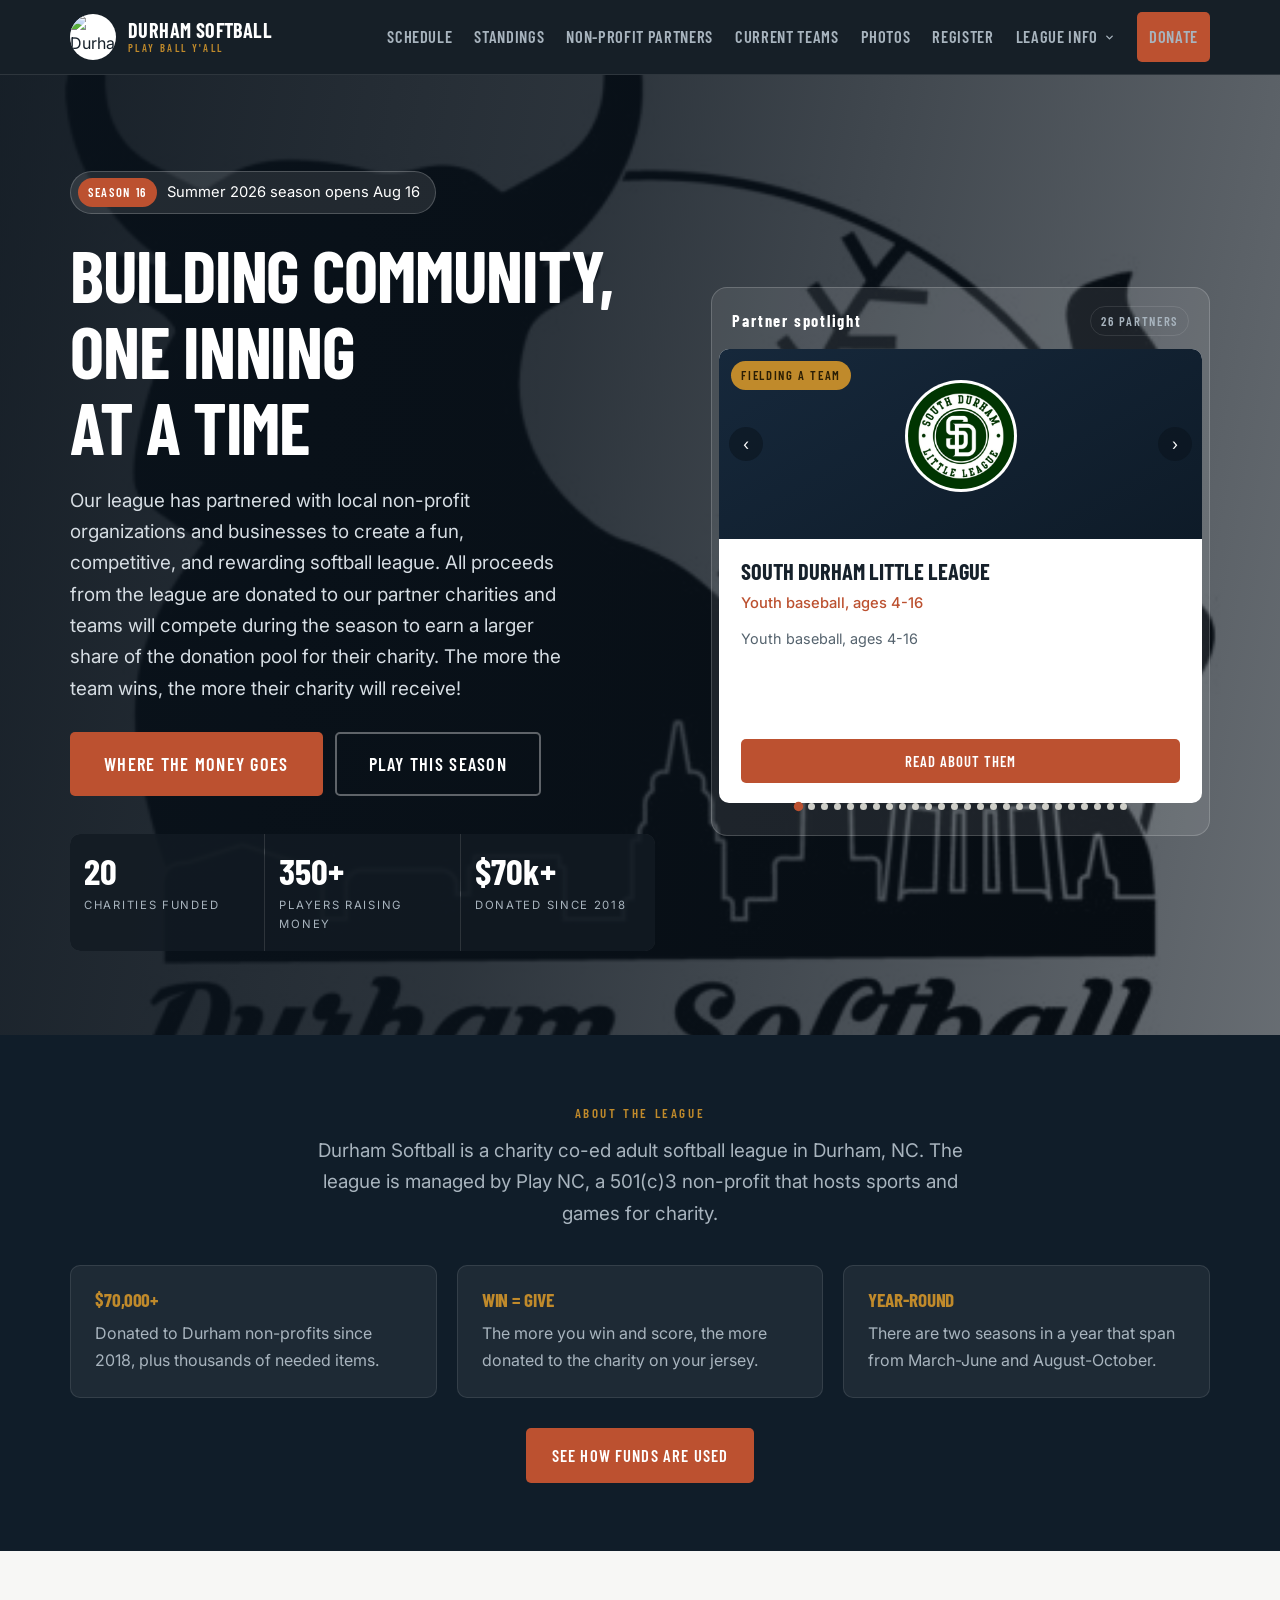
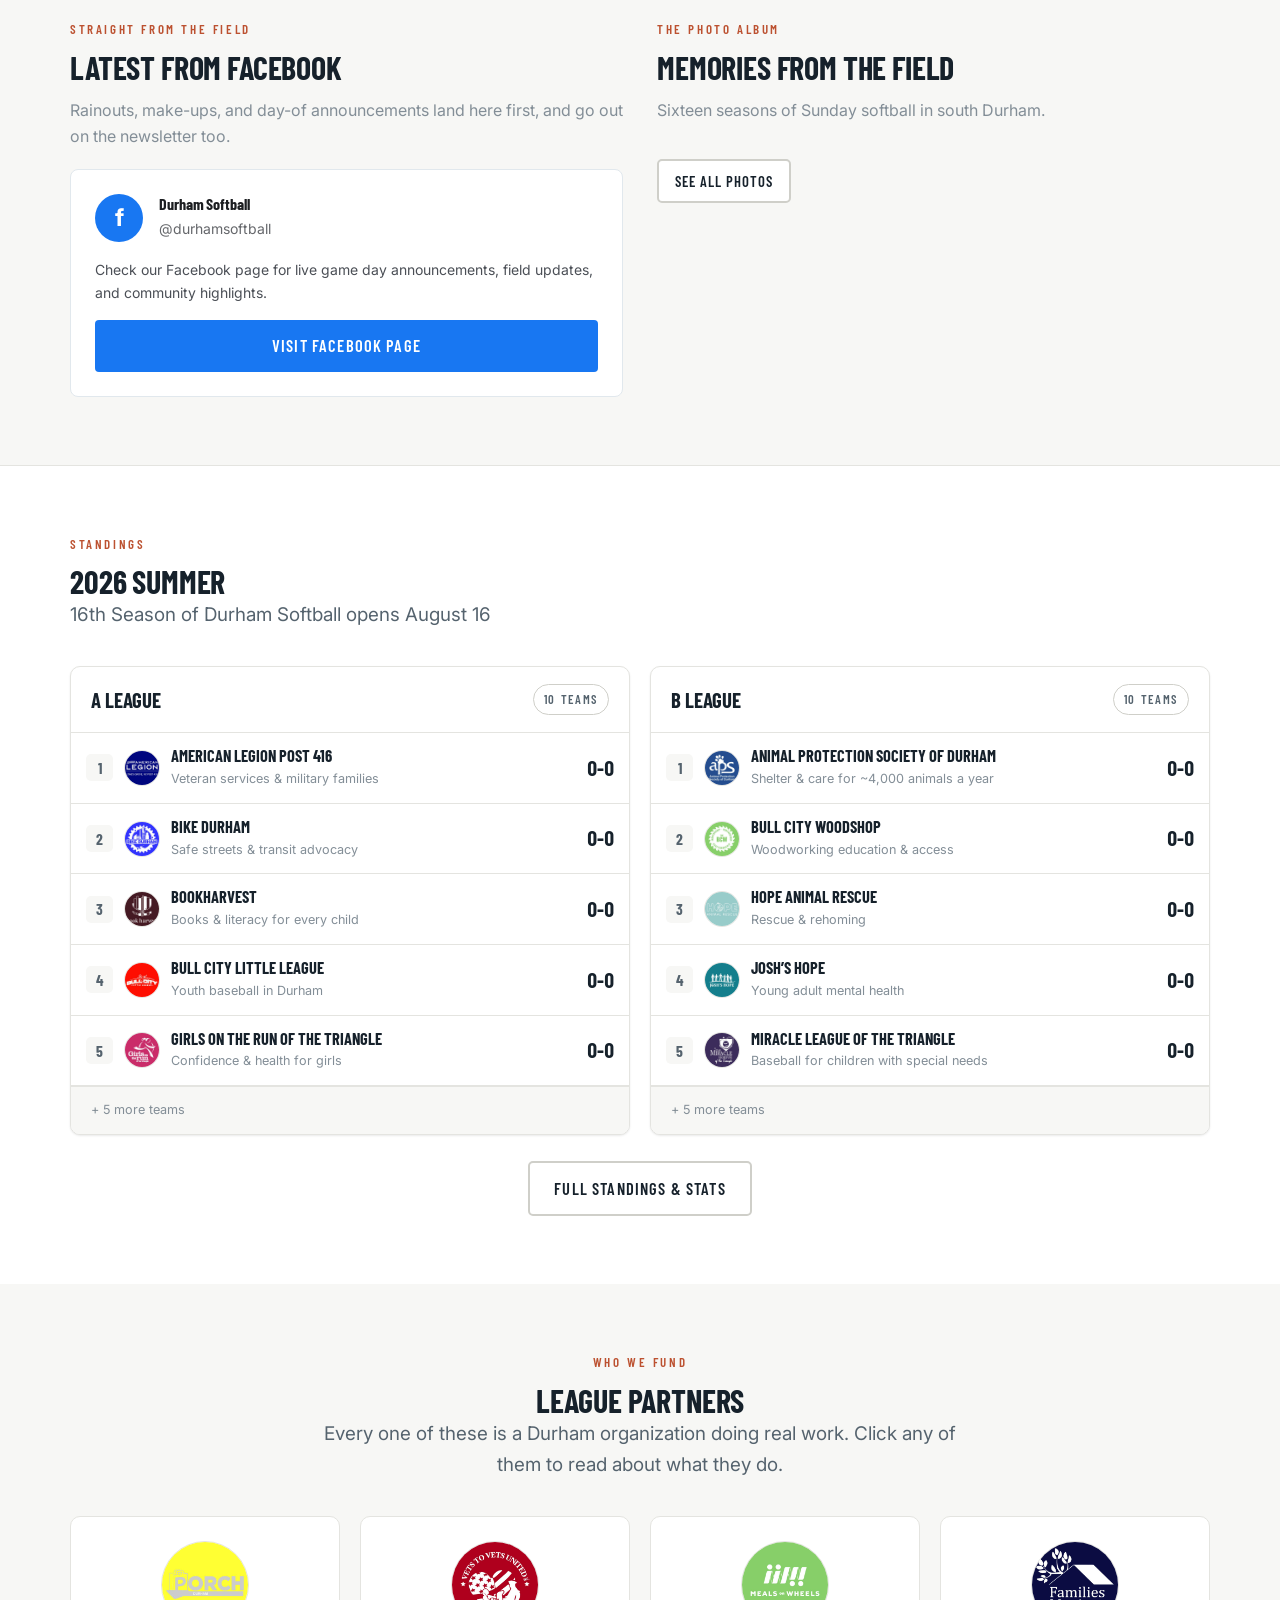
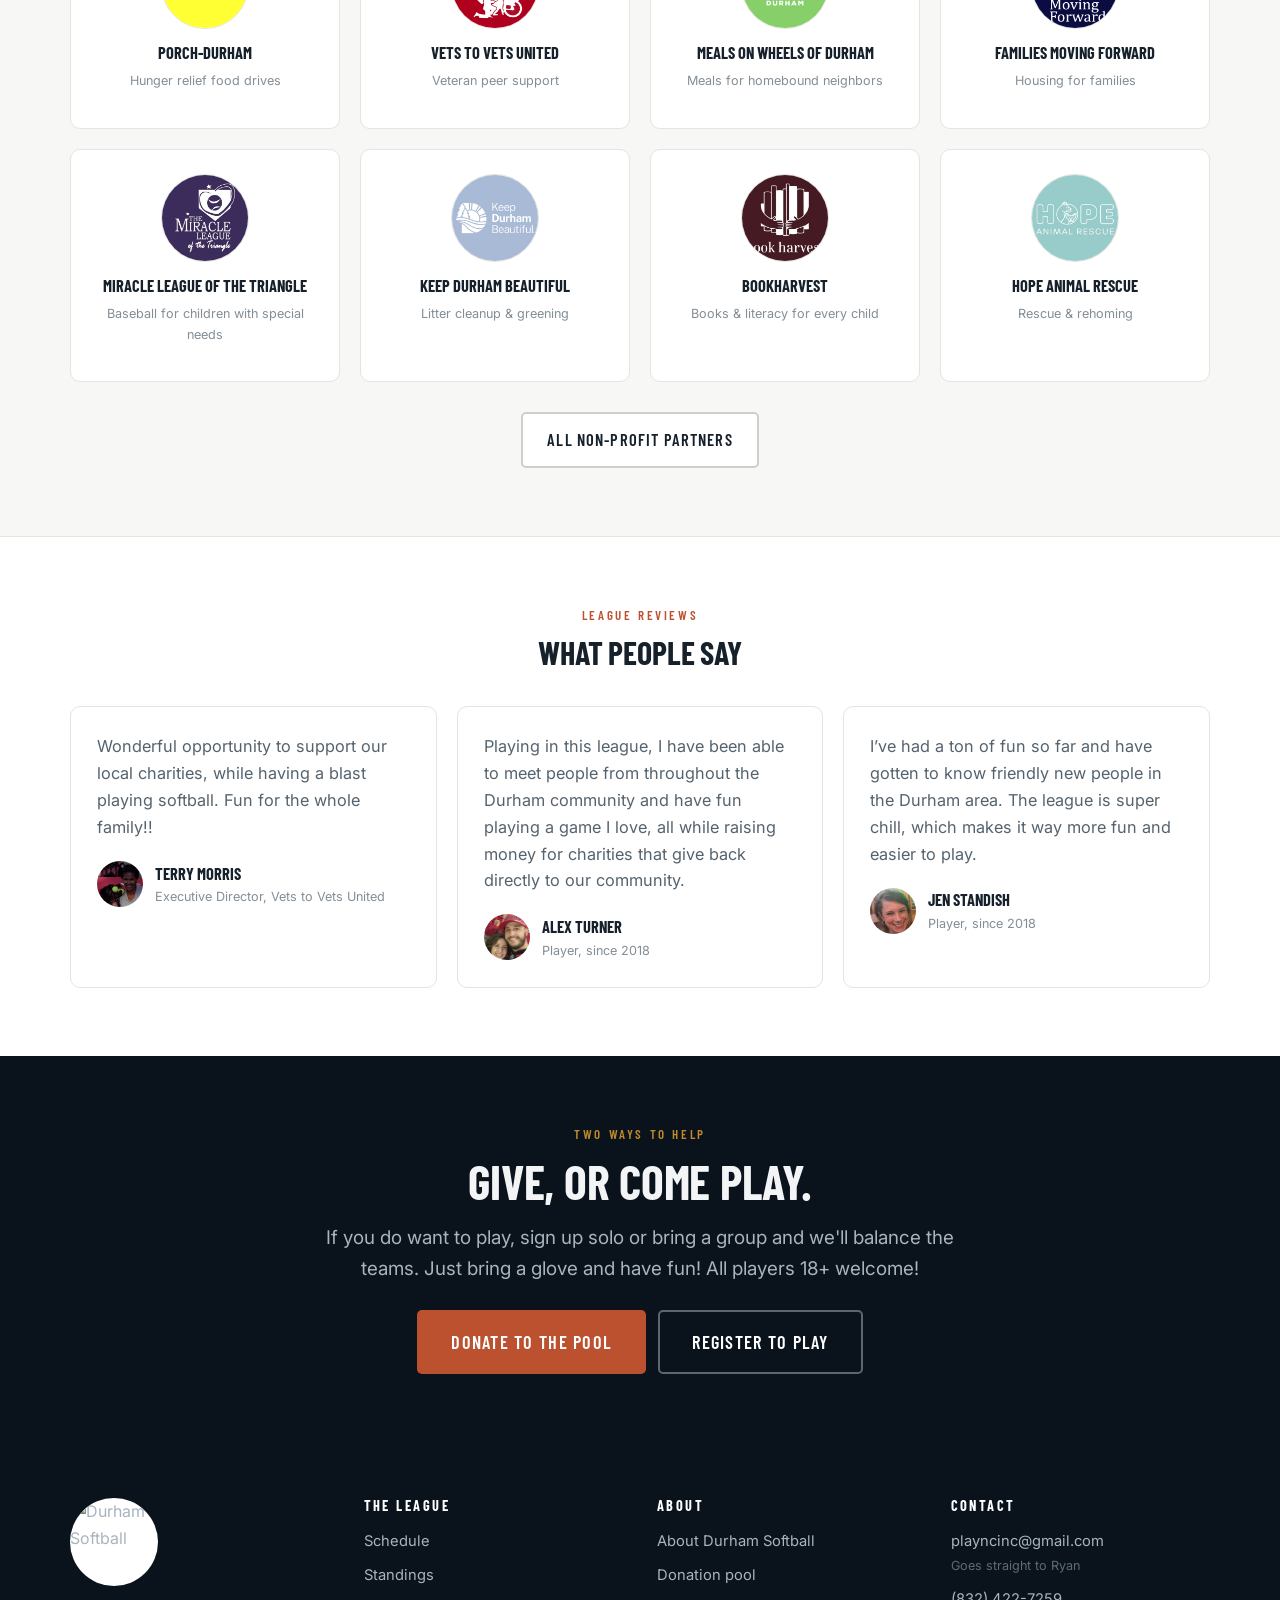
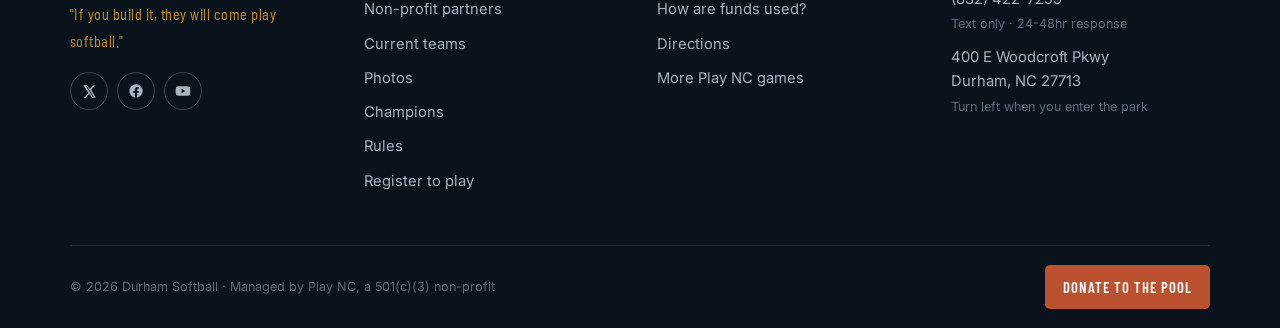
==== commit 97a050ea: "Fix ambiguous column references that broke every passcode login RETURNS TABLE output names become pl" ====
--- a/index.html
+++ b/index.html
@@ -7,7 +7,7 @@
 <link rel="preconnect" href="https://fonts.googleapis.com">
 <link rel="preconnect" href="https://fonts.gstatic.com" crossorigin>
 <link href="https://fonts.googleapis.com/css2?family=Barlow+Condensed:wght@500;600;700&family=Inter:wght@400;500;600;700&display=swap" rel="stylesheet">
-<link rel="stylesheet" href="assets/css/site.css?v=t509555">
+<link rel="stylesheet" href="assets/css/site.css?v=t510195">
 <title>Durham Softball | Twenty charities, one league</title>
 <meta name="description" content="Durham Softball funds twenty local non-profits through a co-ed adult softball league in Durham, NC. Over $70,000 raised since 2018.">
 </head>
@@ -160,10 +160,10 @@
 </section>
 
 <div data-footer></div>
-<script src="assets/js/config.js?v=t509555"></script>
-<script src="assets/js/data.js?v=t509555"></script>
-<script src="assets/js/api.js?v=t509555"></script>
-<script src="assets/js/site.js?v=t509555"></script>
+<script src="assets/js/config.js?v=t510195"></script>
+<script src="assets/js/data.js?v=t510195"></script>
+<script src="assets/js/api.js?v=t510195"></script>
+<script src="assets/js/site.js?v=t510195"></script>
 <script>
 (function(){
   document.getElementById('hero-bg').src = DS.HERO_PHOTO;
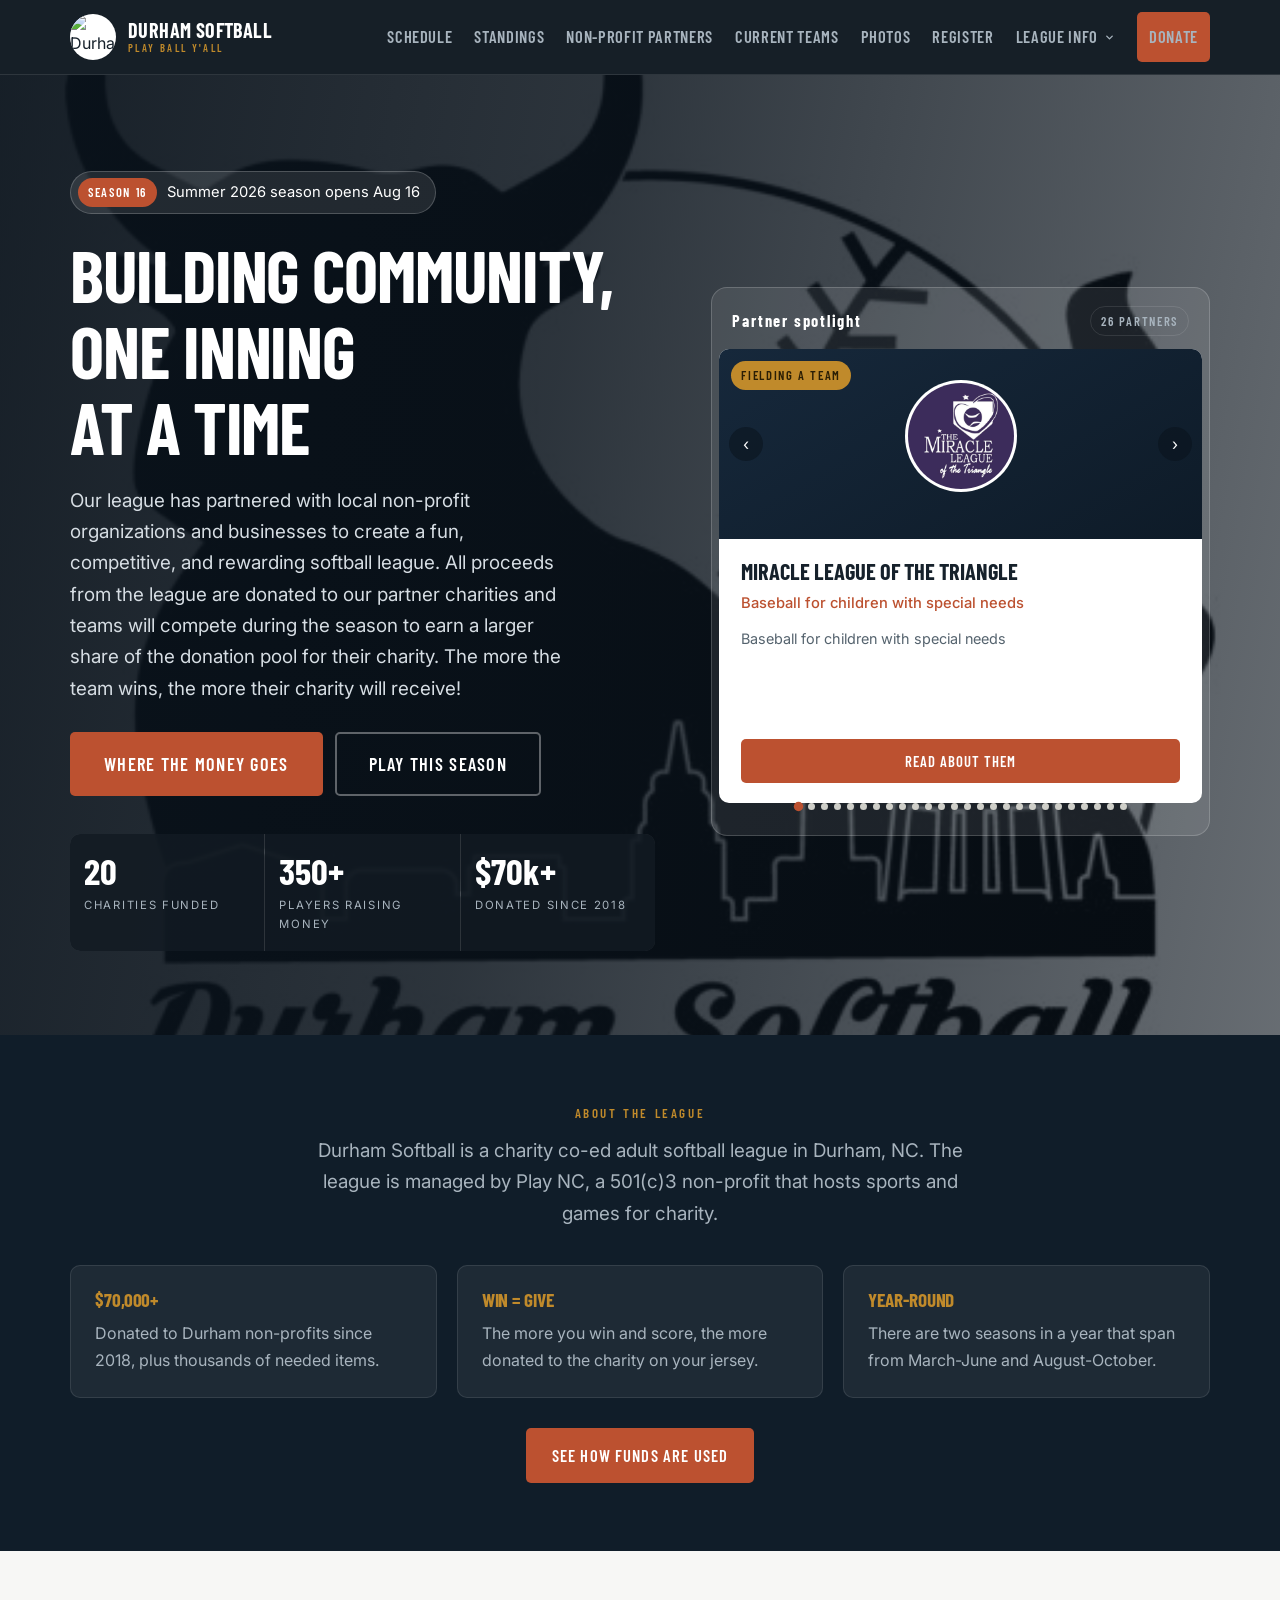
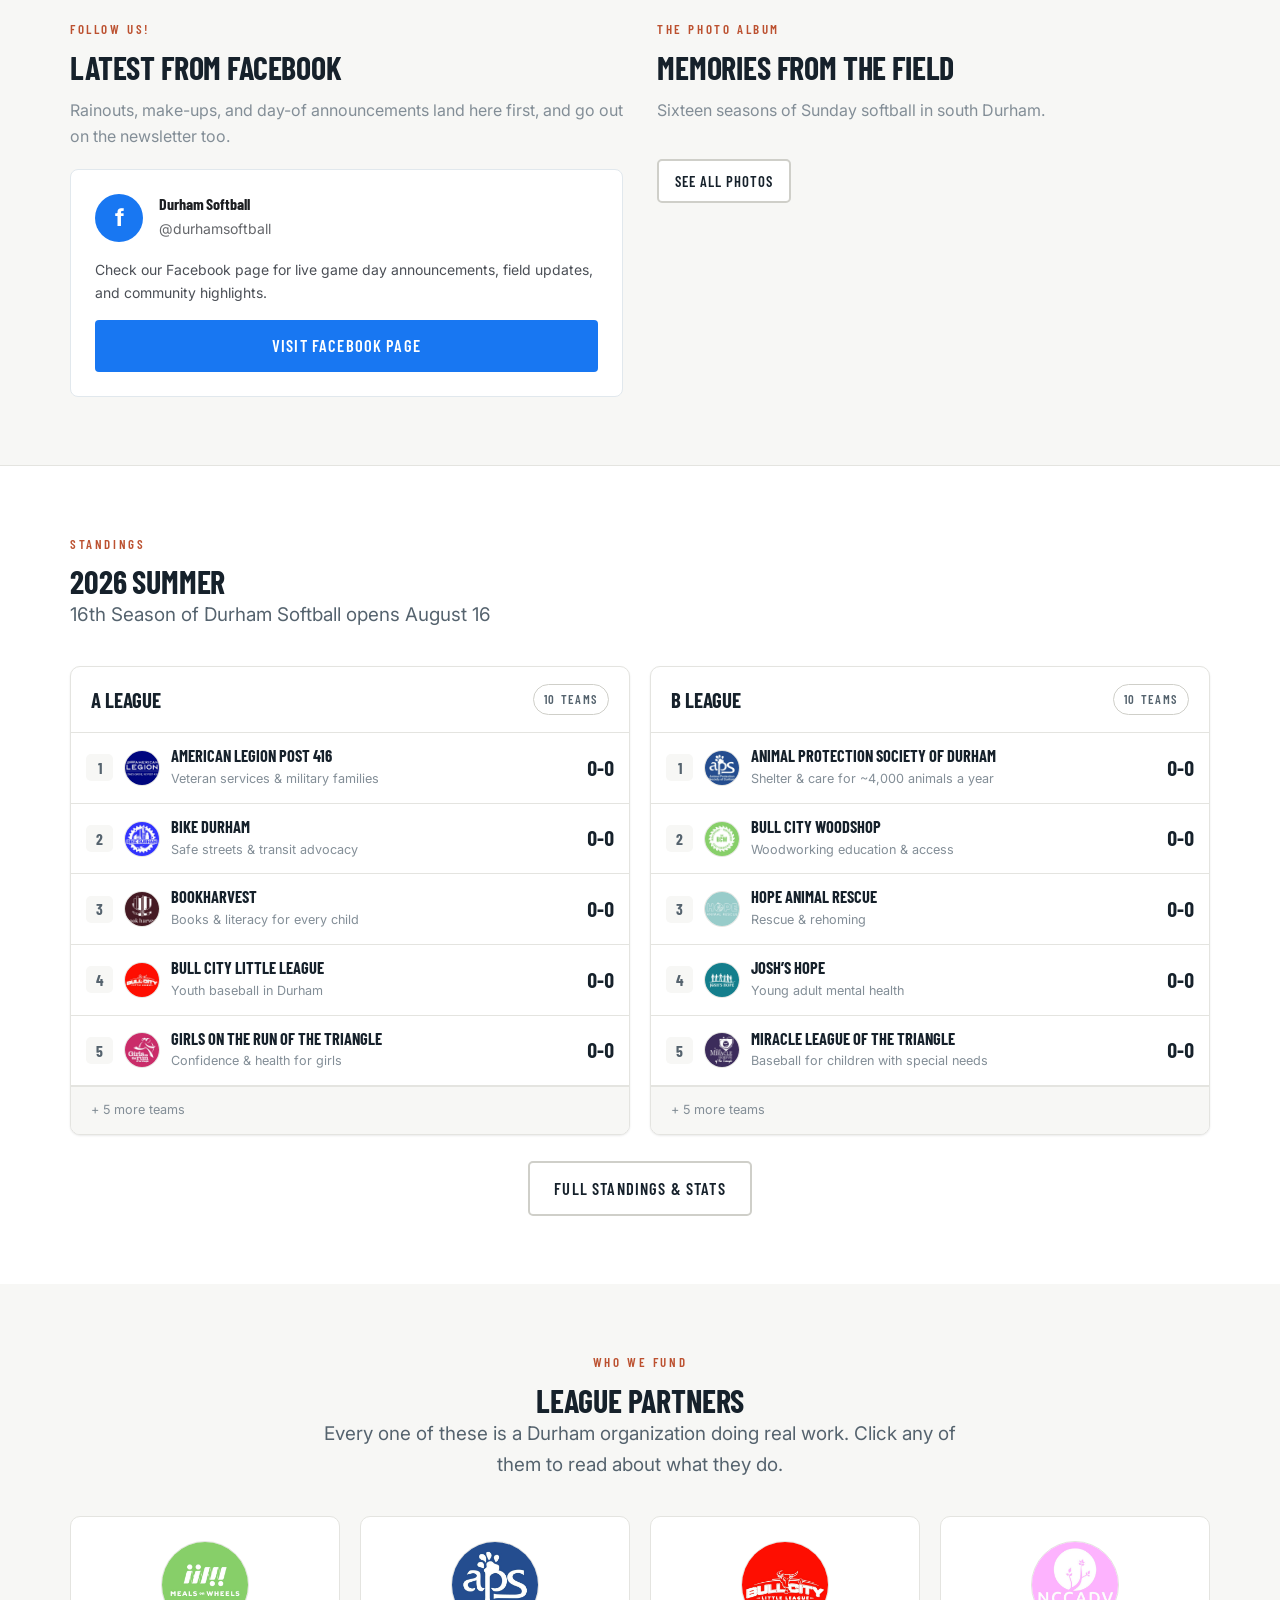
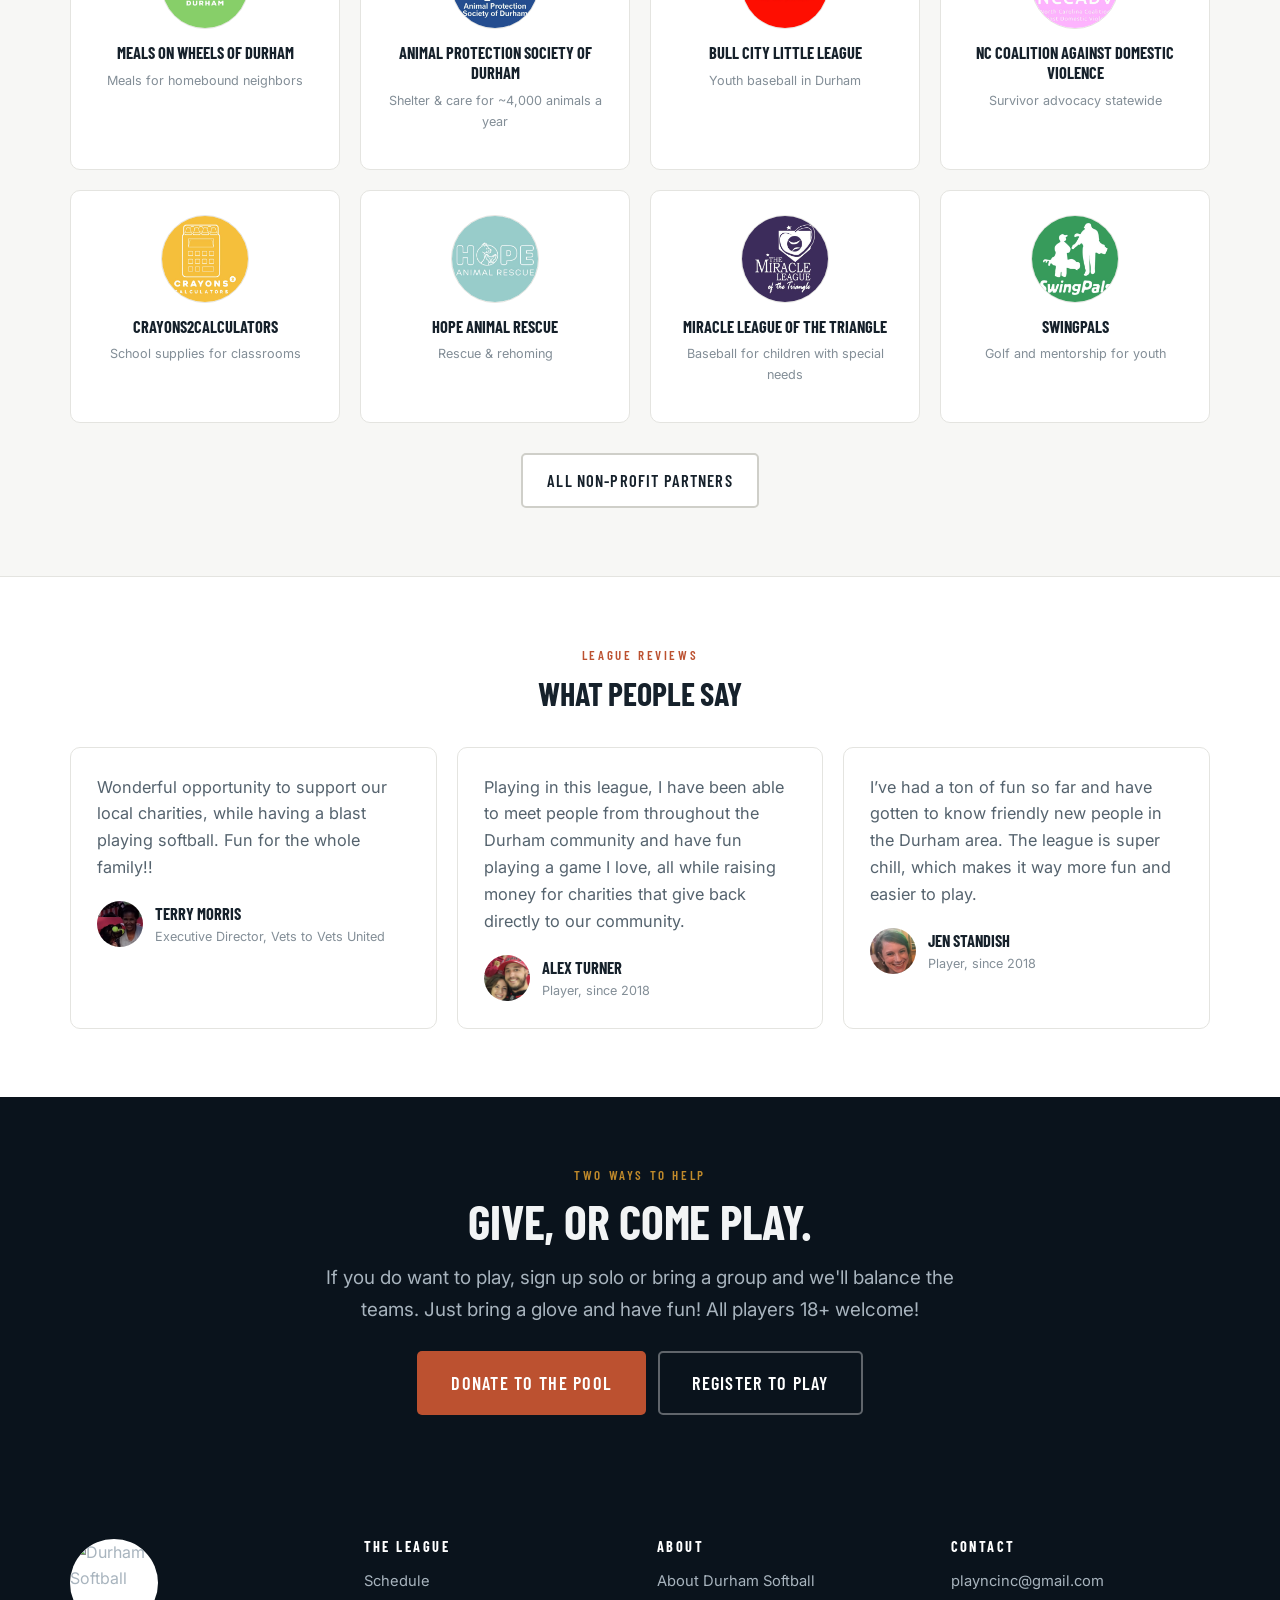
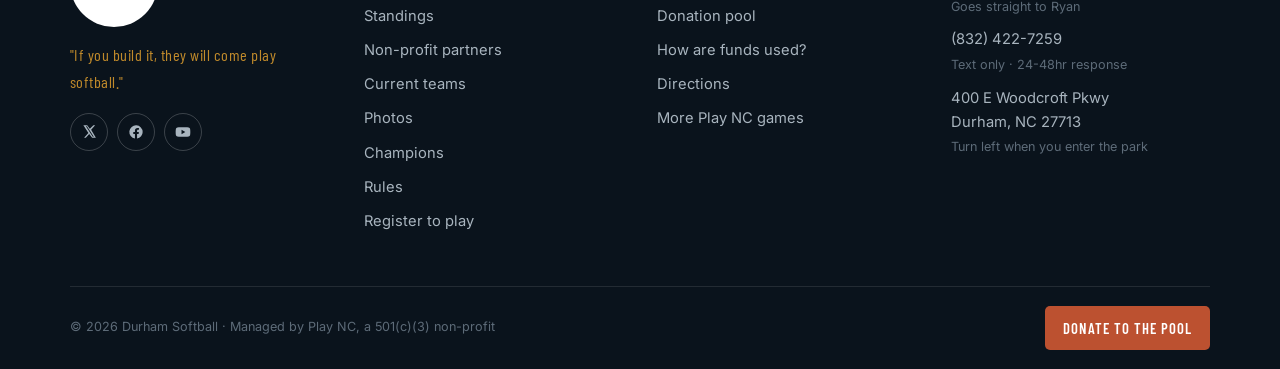
==== commit 0c32e1ed: "Text changes" ====
--- a/index.html
+++ b/index.html
@@ -78,7 +78,7 @@
   <div class="wrap">
     <div style="display:grid;gap:34px;grid-template-columns:repeat(auto-fit,minmax(300px,1fr))">
       <div>
-        <div class="eyebrow">Straight from the field</div>
+        <div class="eyebrow">Follow Us!</div>
         <h2 class="h-md">Latest from Facebook</h2>
         <p class="muted" style="margin:12px 0 20px">
           Rainouts, make-ups, and day-of announcements land here first, and go out on the newsletter too.
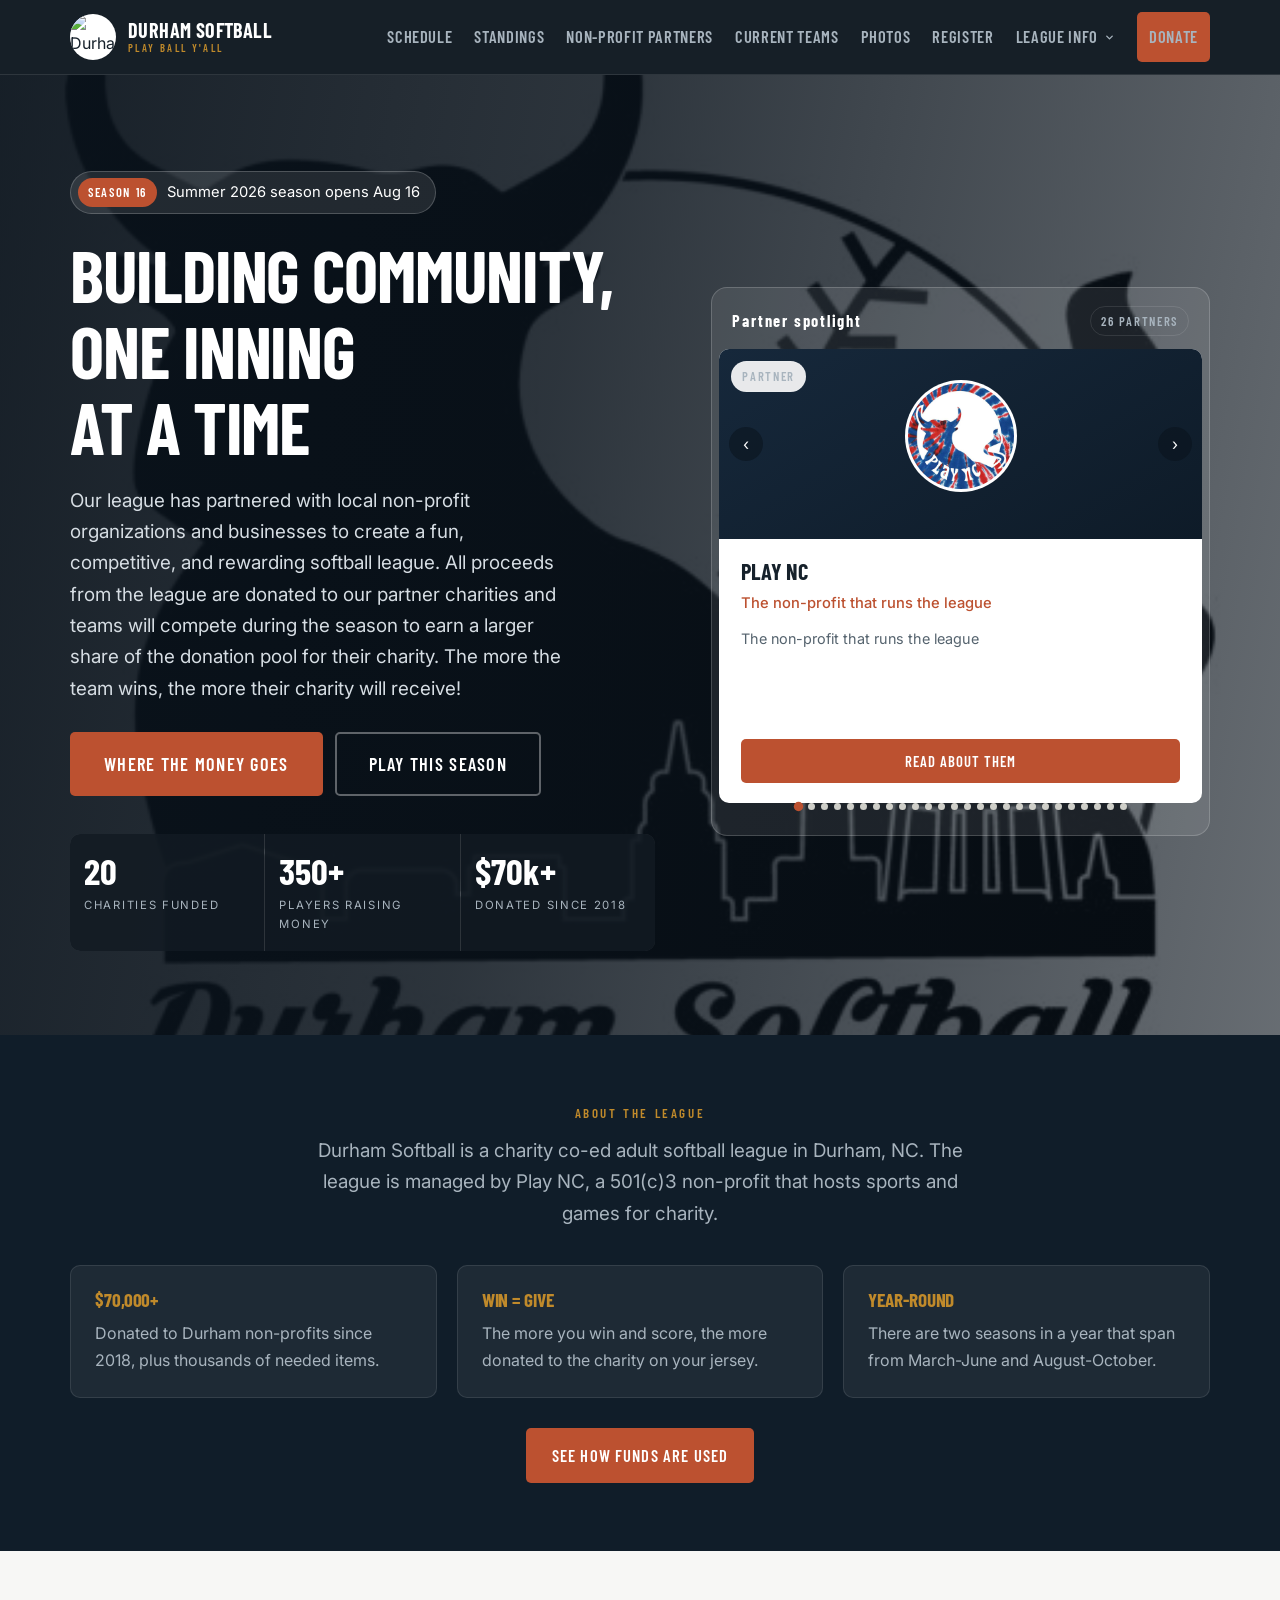
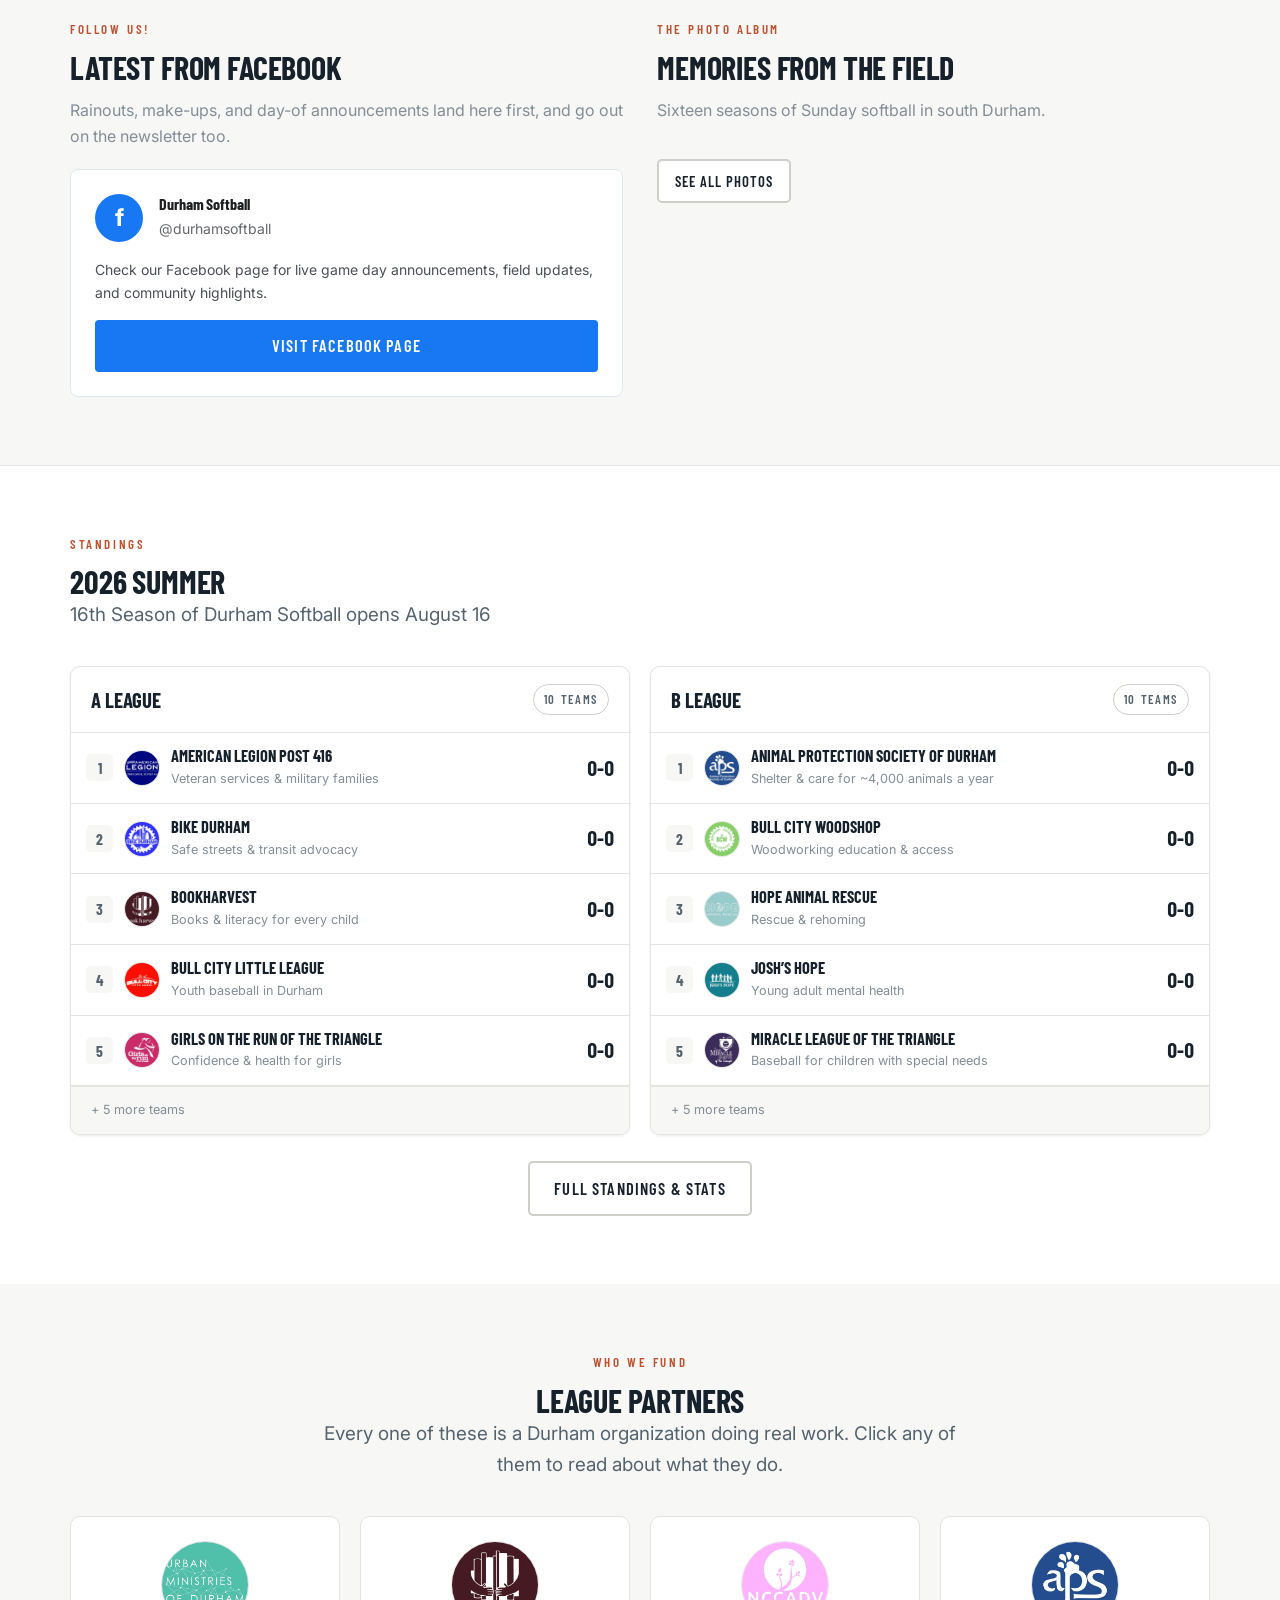
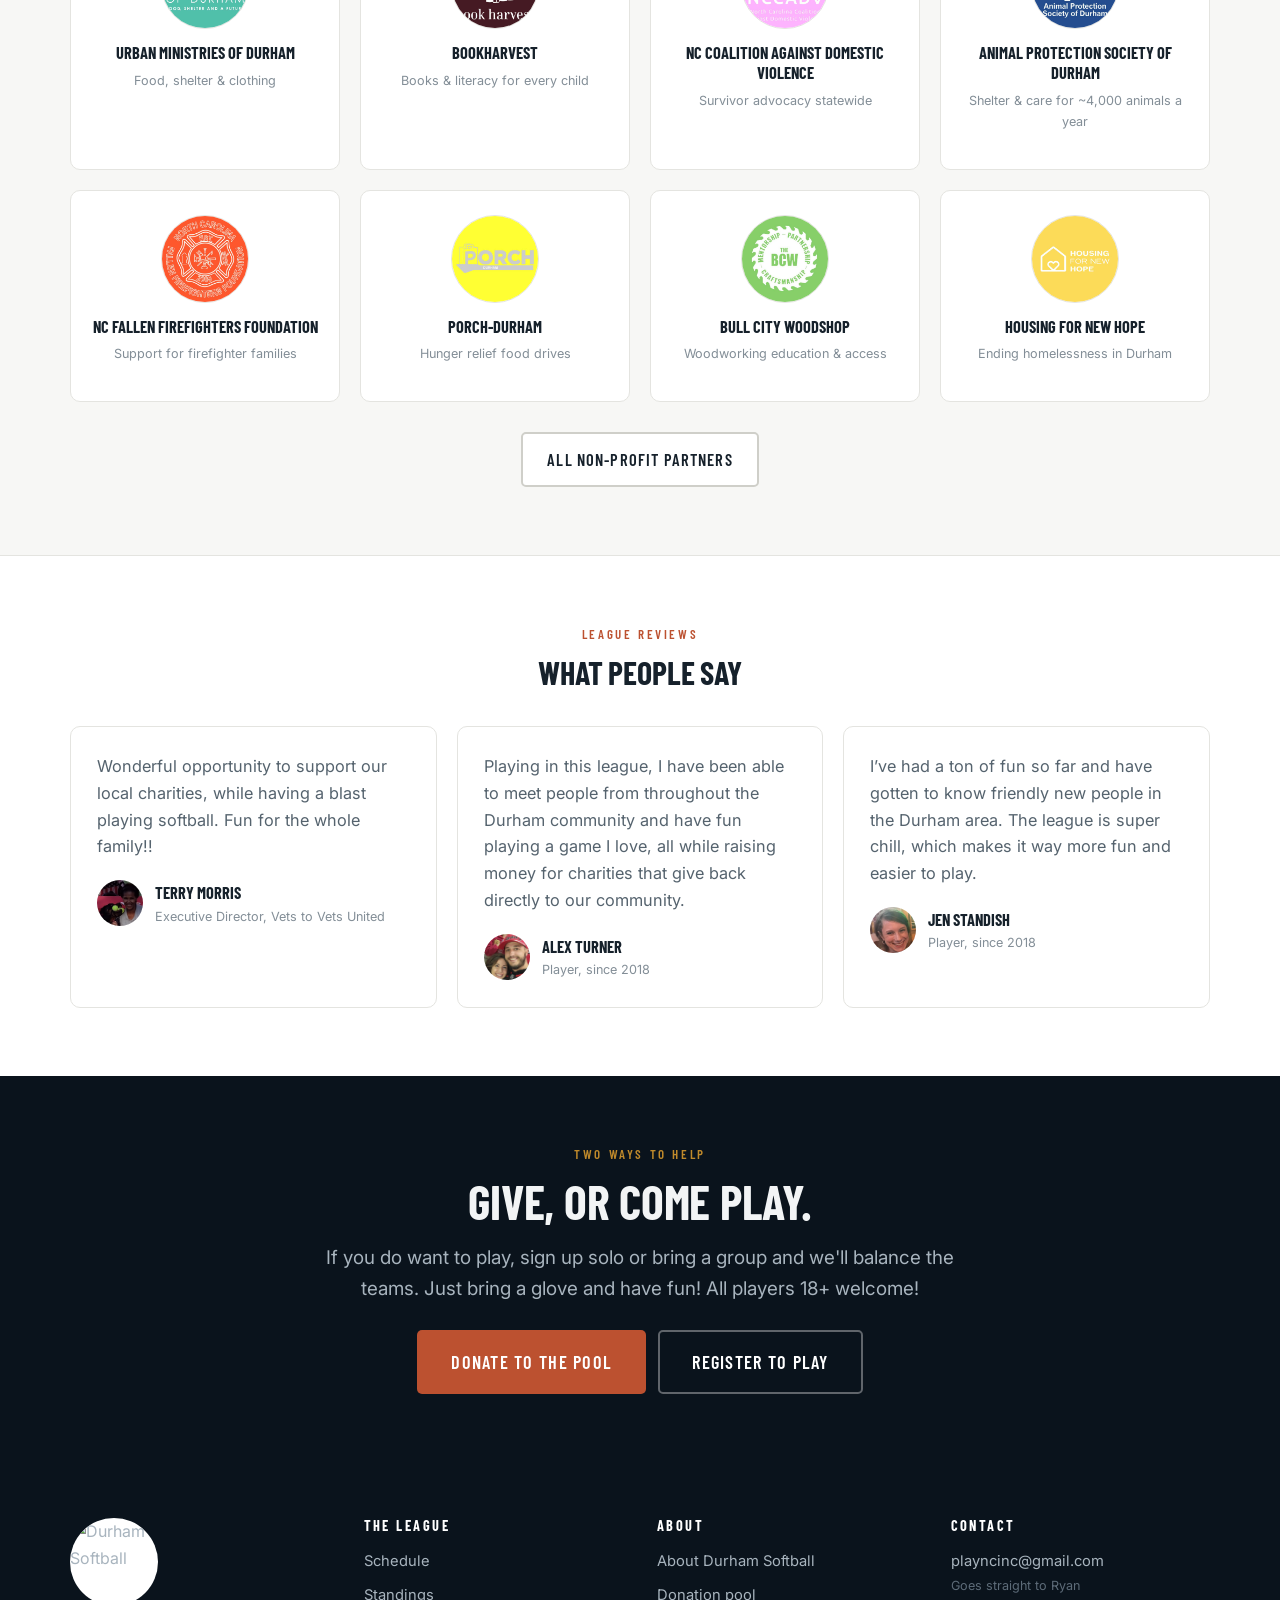
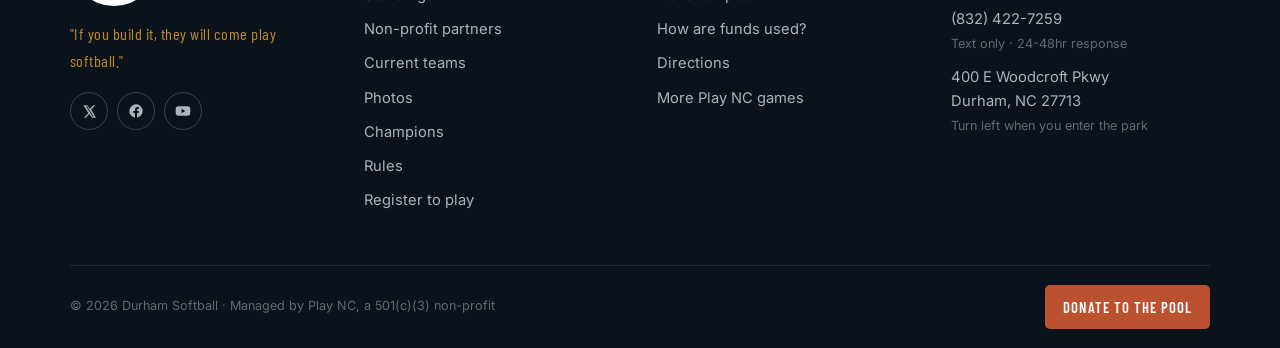
==== commit aaef87e5: "Captain roster ordering, completed games section, two rules sections - Captains can reorder their at" ====
--- a/index.html
+++ b/index.html
@@ -7,7 +7,7 @@
 <link rel="preconnect" href="https://fonts.googleapis.com">
 <link rel="preconnect" href="https://fonts.gstatic.com" crossorigin>
 <link href="https://fonts.googleapis.com/css2?family=Barlow+Condensed:wght@500;600;700&family=Inter:wght@400;500;600;700&display=swap" rel="stylesheet">
-<link rel="stylesheet" href="assets/css/site.css?v=t510195">
+<link rel="stylesheet" href="assets/css/site.css?v=t512146">
 <title>Durham Softball | Twenty charities, one league</title>
 <meta name="description" content="Durham Softball funds twenty local non-profits through a co-ed adult softball league in Durham, NC. Over $70,000 raised since 2018.">
 </head>
@@ -160,10 +160,10 @@
 </section>
 
 <div data-footer></div>
-<script src="assets/js/config.js?v=t510195"></script>
-<script src="assets/js/data.js?v=t510195"></script>
-<script src="assets/js/api.js?v=t510195"></script>
-<script src="assets/js/site.js?v=t510195"></script>
+<script src="assets/js/config.js?v=t512146"></script>
+<script src="assets/js/data.js?v=t512146"></script>
+<script src="assets/js/api.js?v=t512146"></script>
+<script src="assets/js/site.js?v=t512146"></script>
 <script>
 (function(){
   document.getElementById('hero-bg').src = DS.HERO_PHOTO;
--- a/assets/css/site.css
+++ b/assets/css/site.css
@@ -591,3 +591,12 @@
   border-radius:50%;transition:transform .2s}
 .switch input:checked + span{background:var(--win)}
 .switch input:checked + span::before{transform:translateX(24px)}
+
+/* Captain roster reordering */
+.att-row{grid-template-columns:auto 1fr auto}
+.att-move{display:flex;flex-direction:column;gap:2px}
+.att-move button{width:26px;height:20px;padding:0;border:1px solid var(--line-2);background:#fff;
+  border-radius:4px;font-size:.7rem;line-height:1;color:var(--text-mute)}
+.att-move button:hover:not(:disabled){border-color:var(--text);color:var(--text)}
+.att-move button:disabled{opacity:.3}
+.att-order-msg{font-size:.8rem;color:var(--text-mute);padding:10px 16px;border-top:1px solid var(--line)}
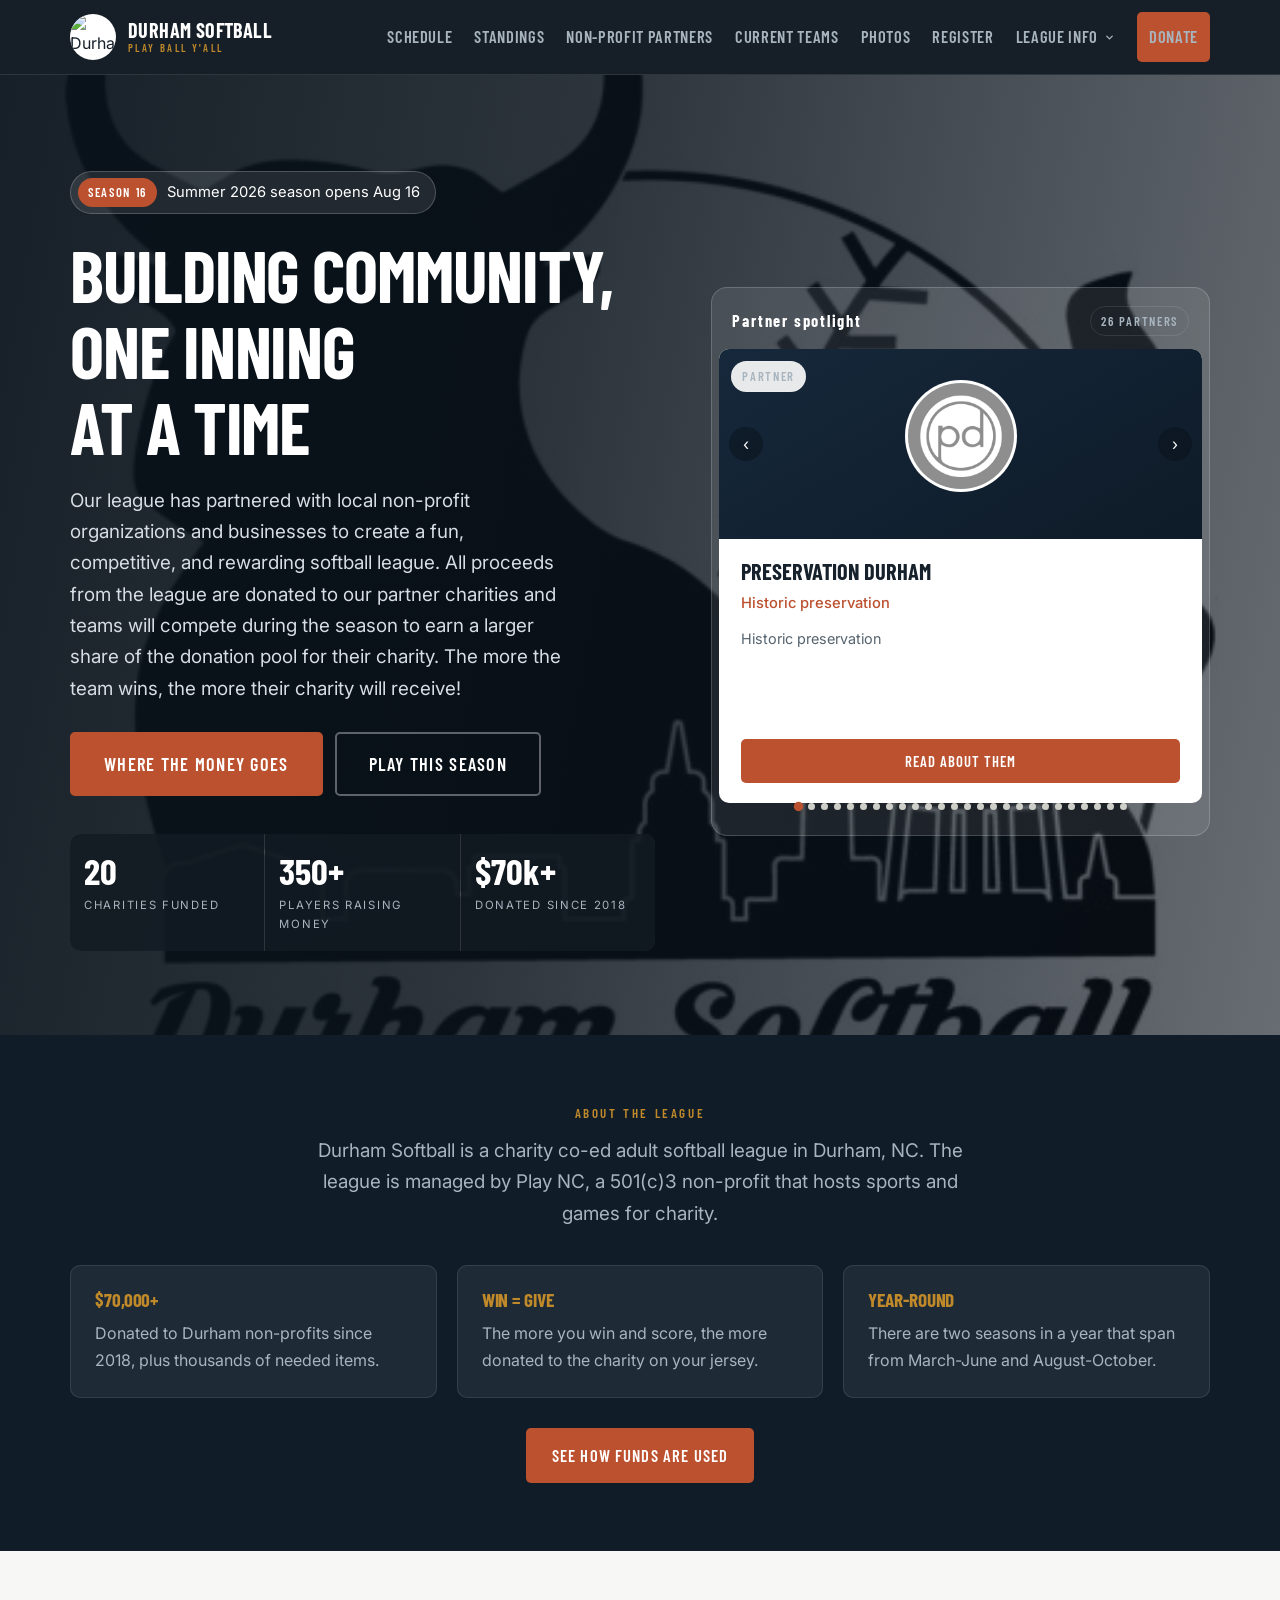
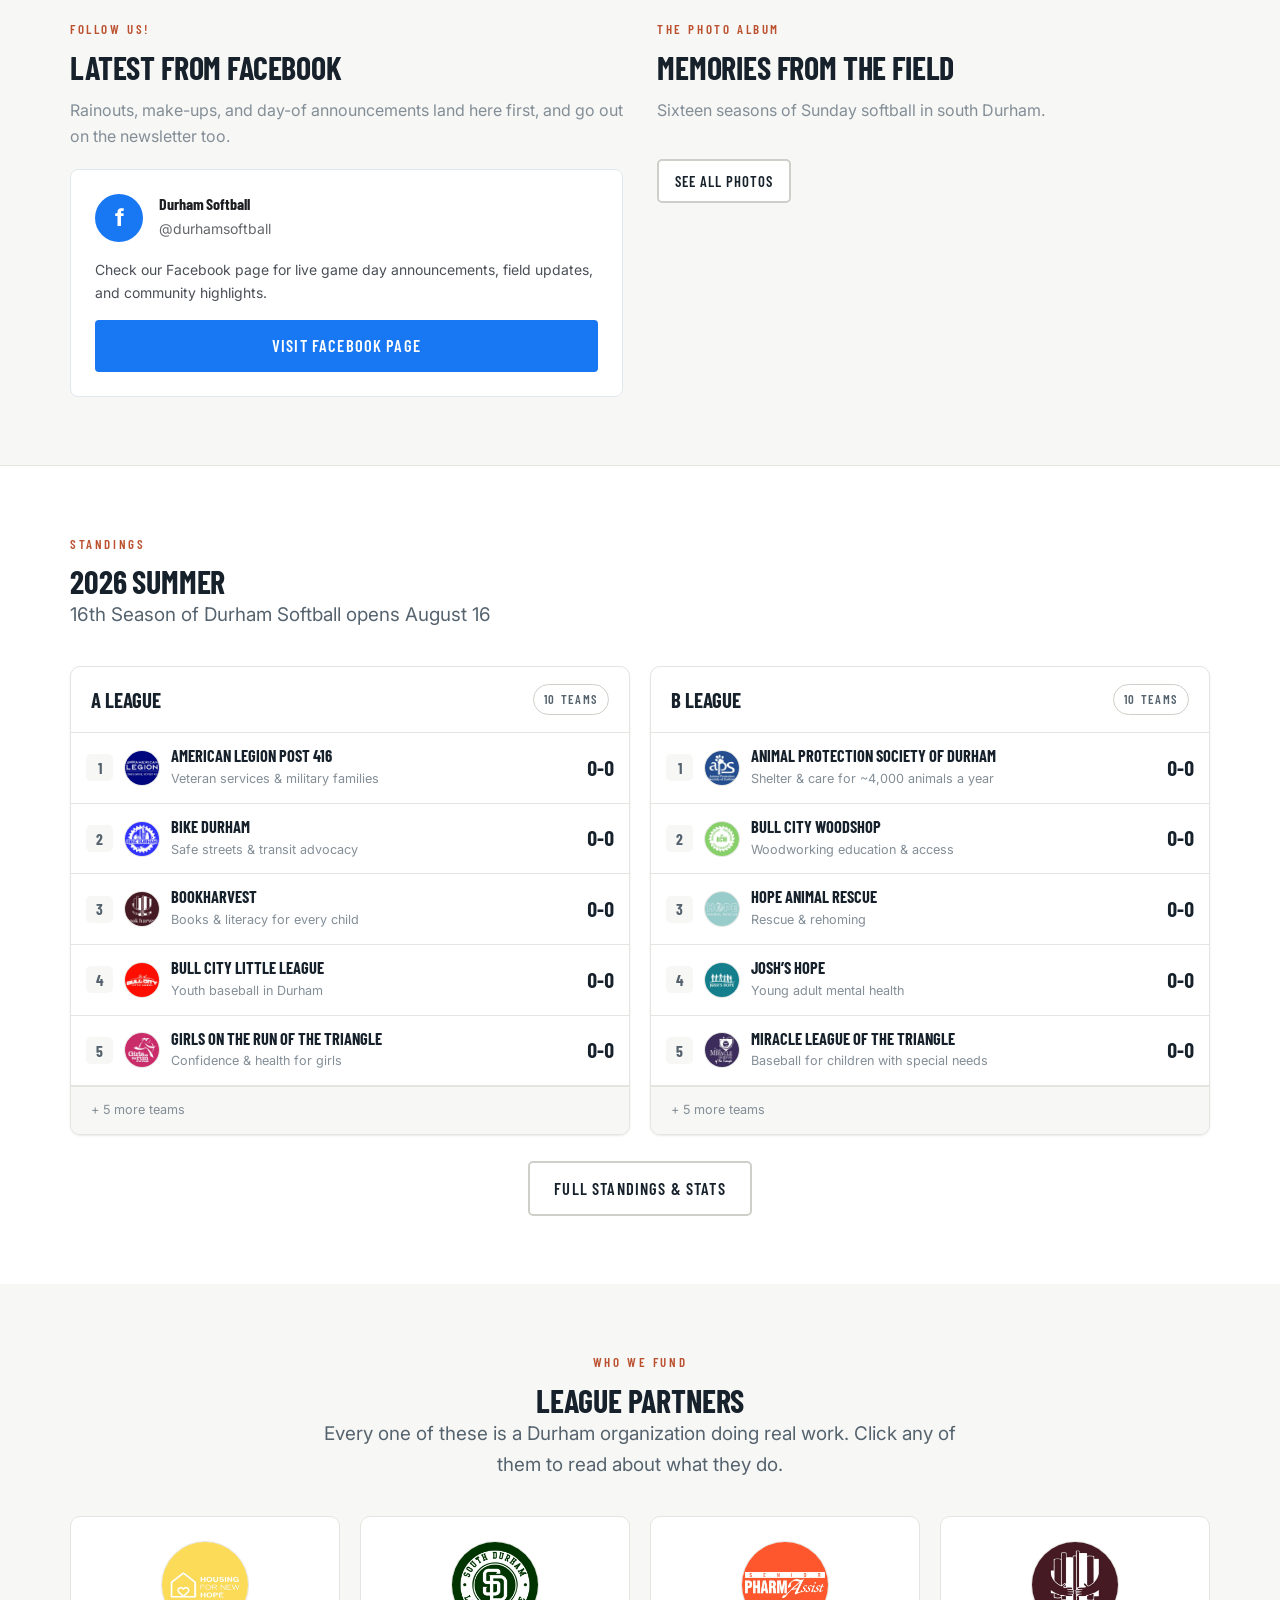
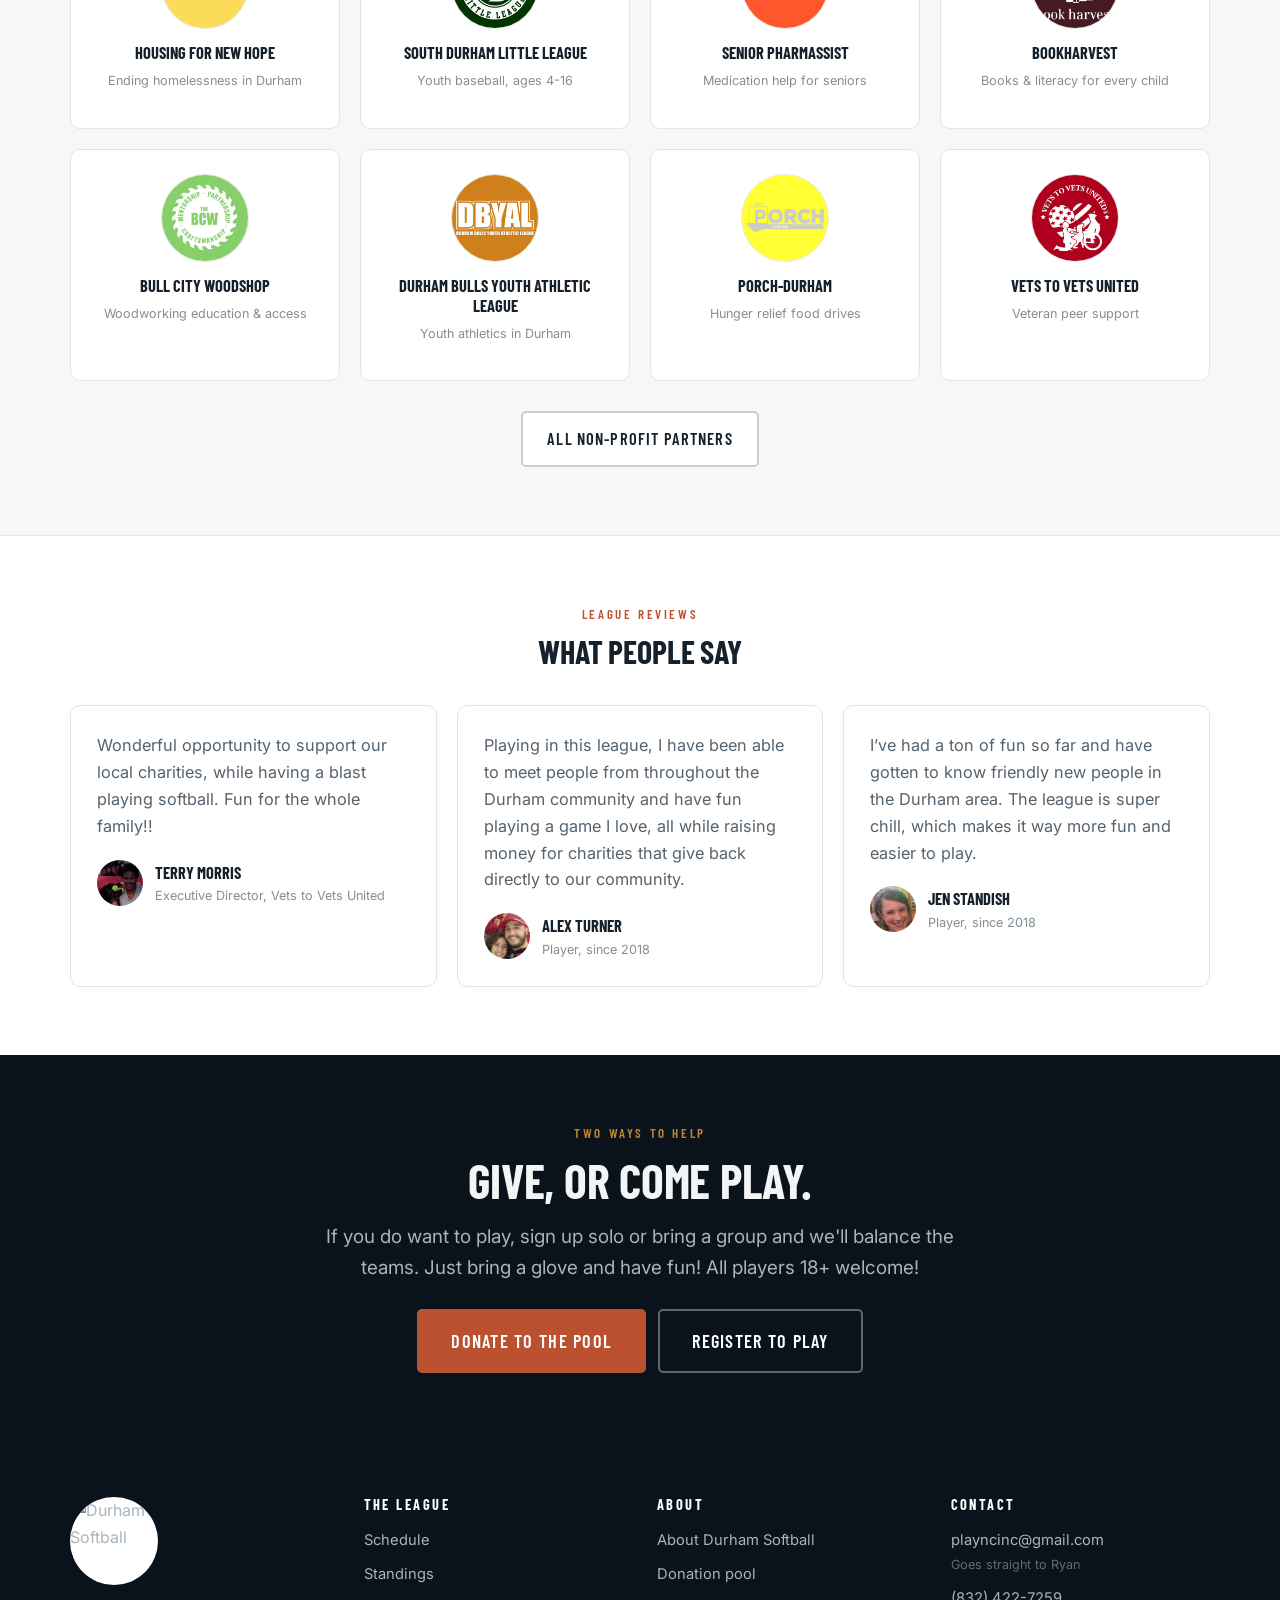
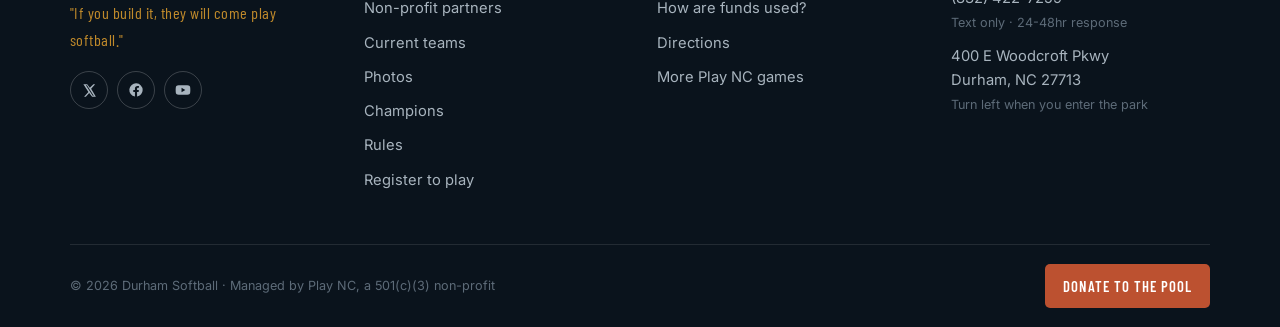
==== commit 76b8ba2b: "Editable player records, duplicate merging, roster filters, tab order - admin_update_player edits an" ====
--- a/index.html
+++ b/index.html
@@ -7,7 +7,7 @@
 <link rel="preconnect" href="https://fonts.googleapis.com">
 <link rel="preconnect" href="https://fonts.gstatic.com" crossorigin>
 <link href="https://fonts.googleapis.com/css2?family=Barlow+Condensed:wght@500;600;700&family=Inter:wght@400;500;600;700&display=swap" rel="stylesheet">
-<link rel="stylesheet" href="assets/css/site.css?v=t512146">
+<link rel="stylesheet" href="assets/css/site.css?v=t513230">
 <title>Durham Softball | Twenty charities, one league</title>
 <meta name="description" content="Durham Softball funds twenty local non-profits through a co-ed adult softball league in Durham, NC. Over $70,000 raised since 2018.">
 </head>
@@ -160,10 +160,10 @@
 </section>
 
 <div data-footer></div>
-<script src="assets/js/config.js?v=t512146"></script>
-<script src="assets/js/data.js?v=t512146"></script>
-<script src="assets/js/api.js?v=t512146"></script>
-<script src="assets/js/site.js?v=t512146"></script>
+<script src="assets/js/config.js?v=t513230"></script>
+<script src="assets/js/data.js?v=t513230"></script>
+<script src="assets/js/api.js?v=t513230"></script>
+<script src="assets/js/site.js?v=t513230"></script>
 <script>
 (function(){
   document.getElementById('hero-bg').src = DS.HERO_PHOTO;
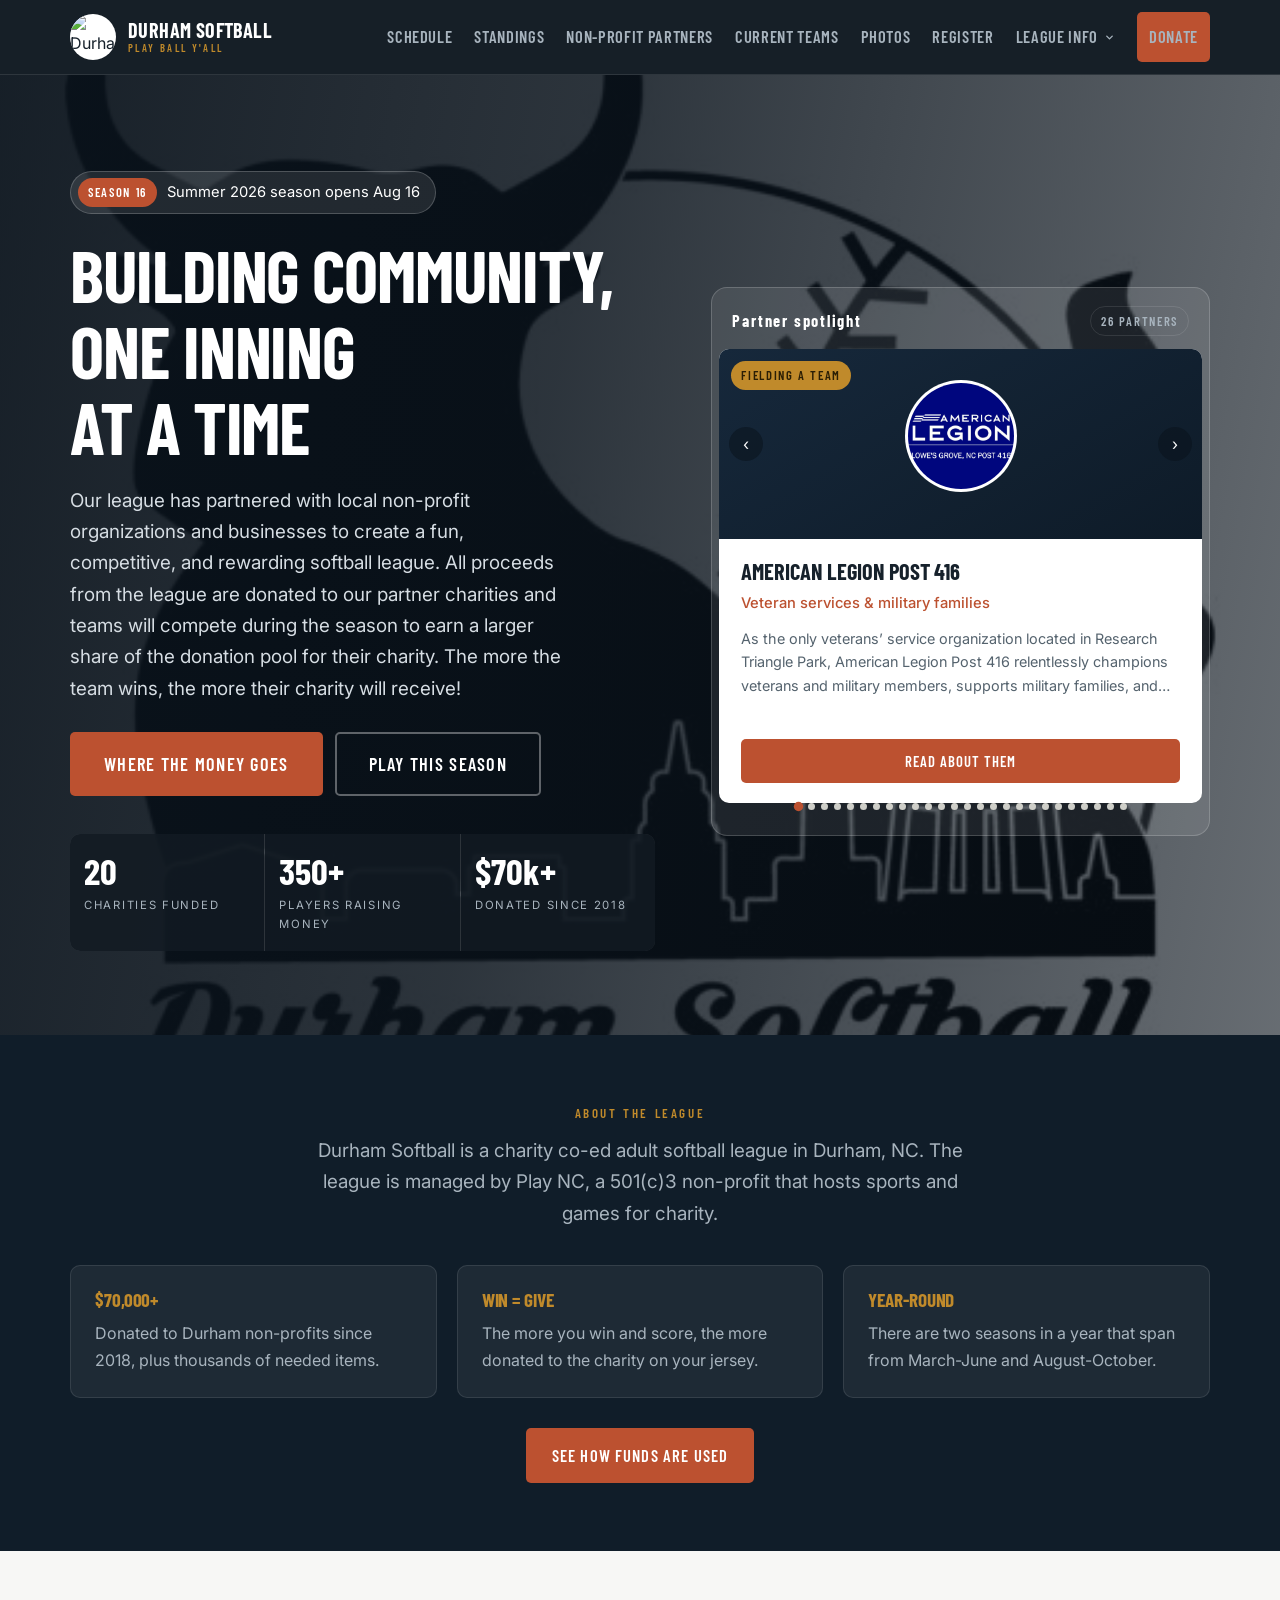
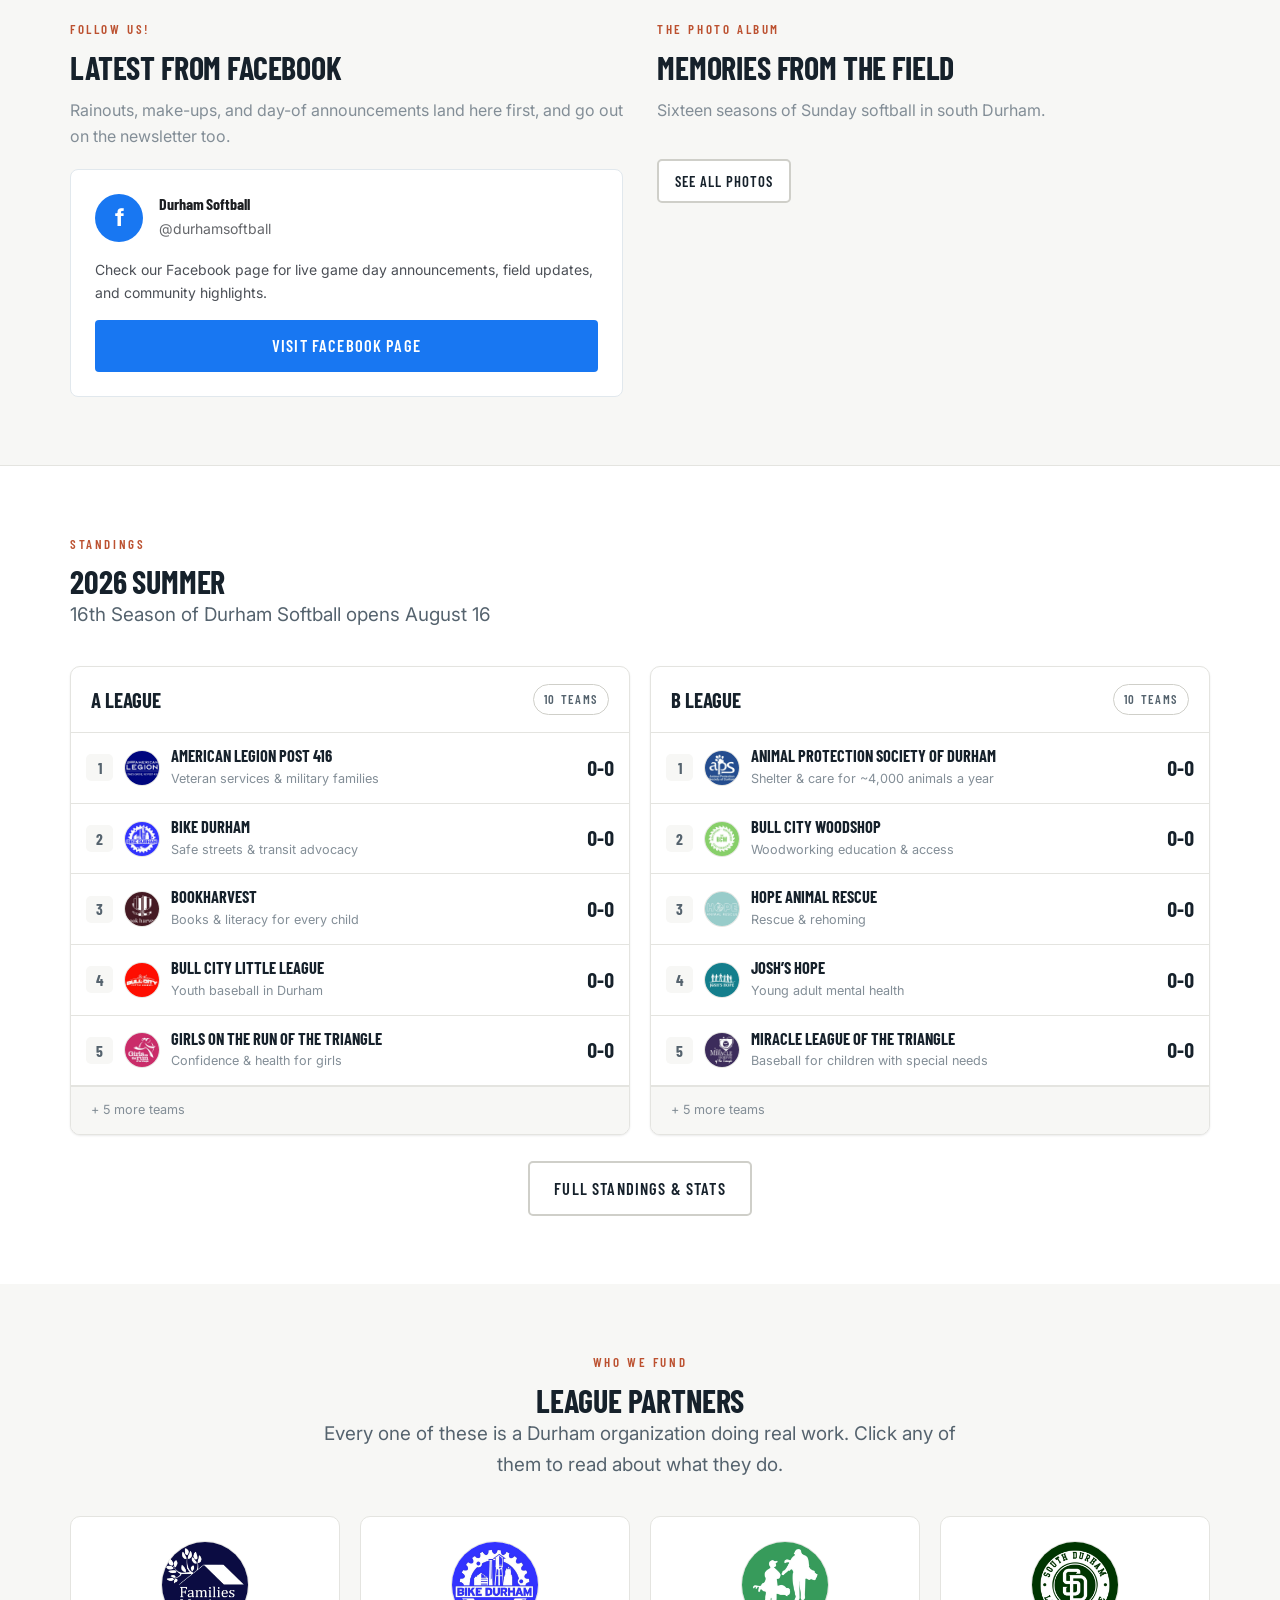
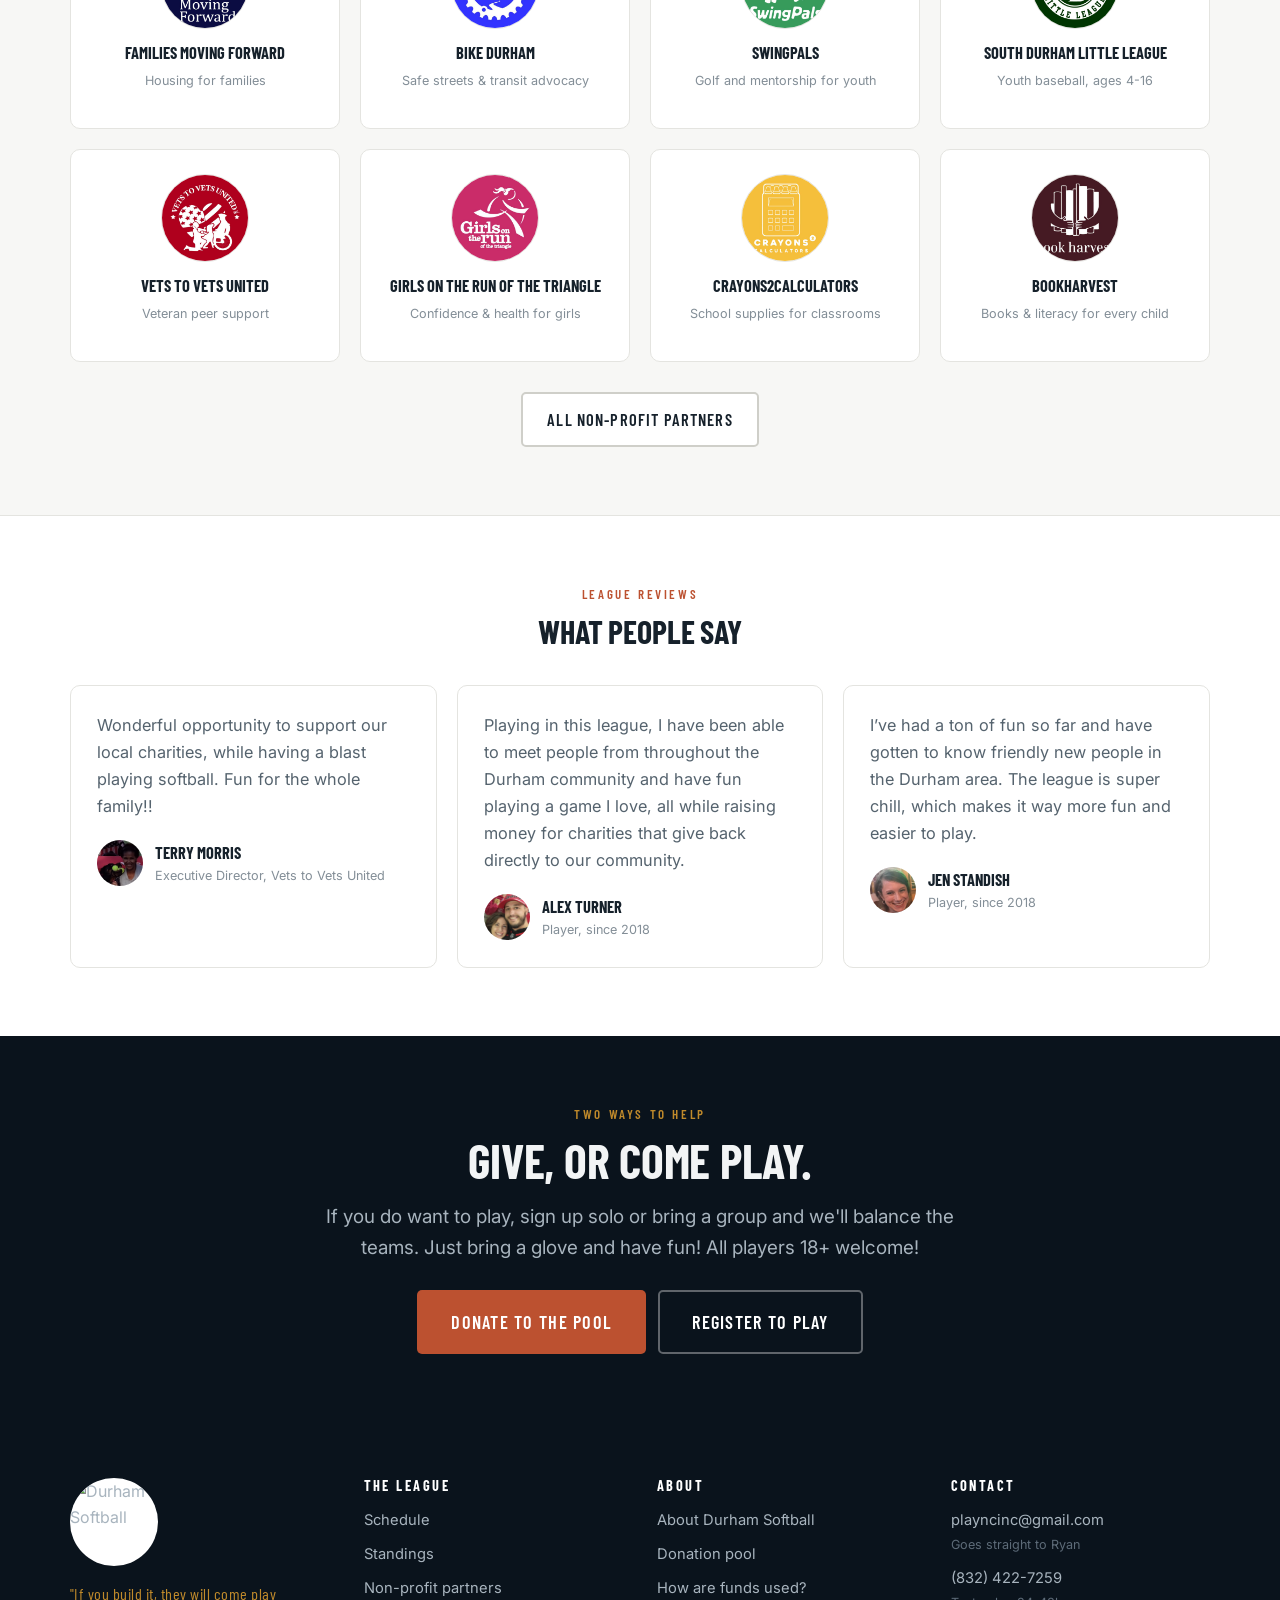
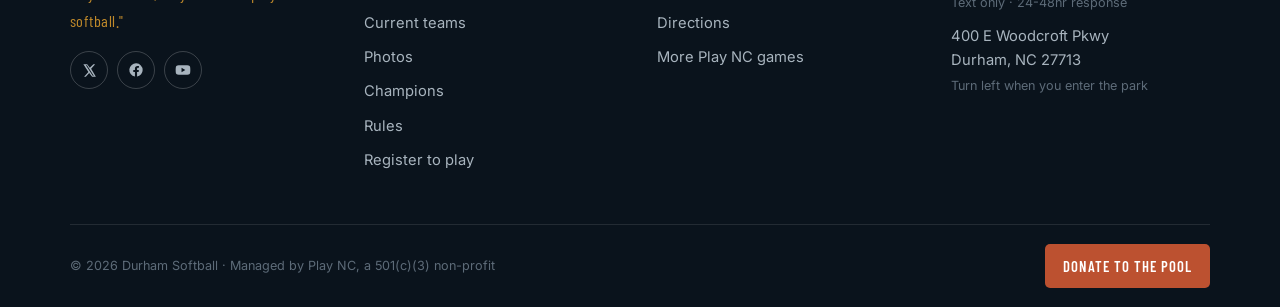
==== commit af4cfe6e: "Text changes" ====
--- a/index.html
+++ b/index.html
@@ -8,7 +8,7 @@
 <link rel="preconnect" href="https://fonts.gstatic.com" crossorigin>
 <link href="https://fonts.googleapis.com/css2?family=Barlow+Condensed:wght@500;600;700&family=Inter:wght@400;500;600;700&display=swap" rel="stylesheet">
 <link rel="stylesheet" href="assets/css/site.css?v=t513230">
-<title>Durham Softball | Twenty charities, one league</title>
+<title>Durham Softball | Play Ball Y'all!</title>
 <meta name="description" content="Durham Softball funds twenty local non-profits through a co-ed adult softball league in Durham, NC. Over $70,000 raised since 2018.">
 </head>
 <body>
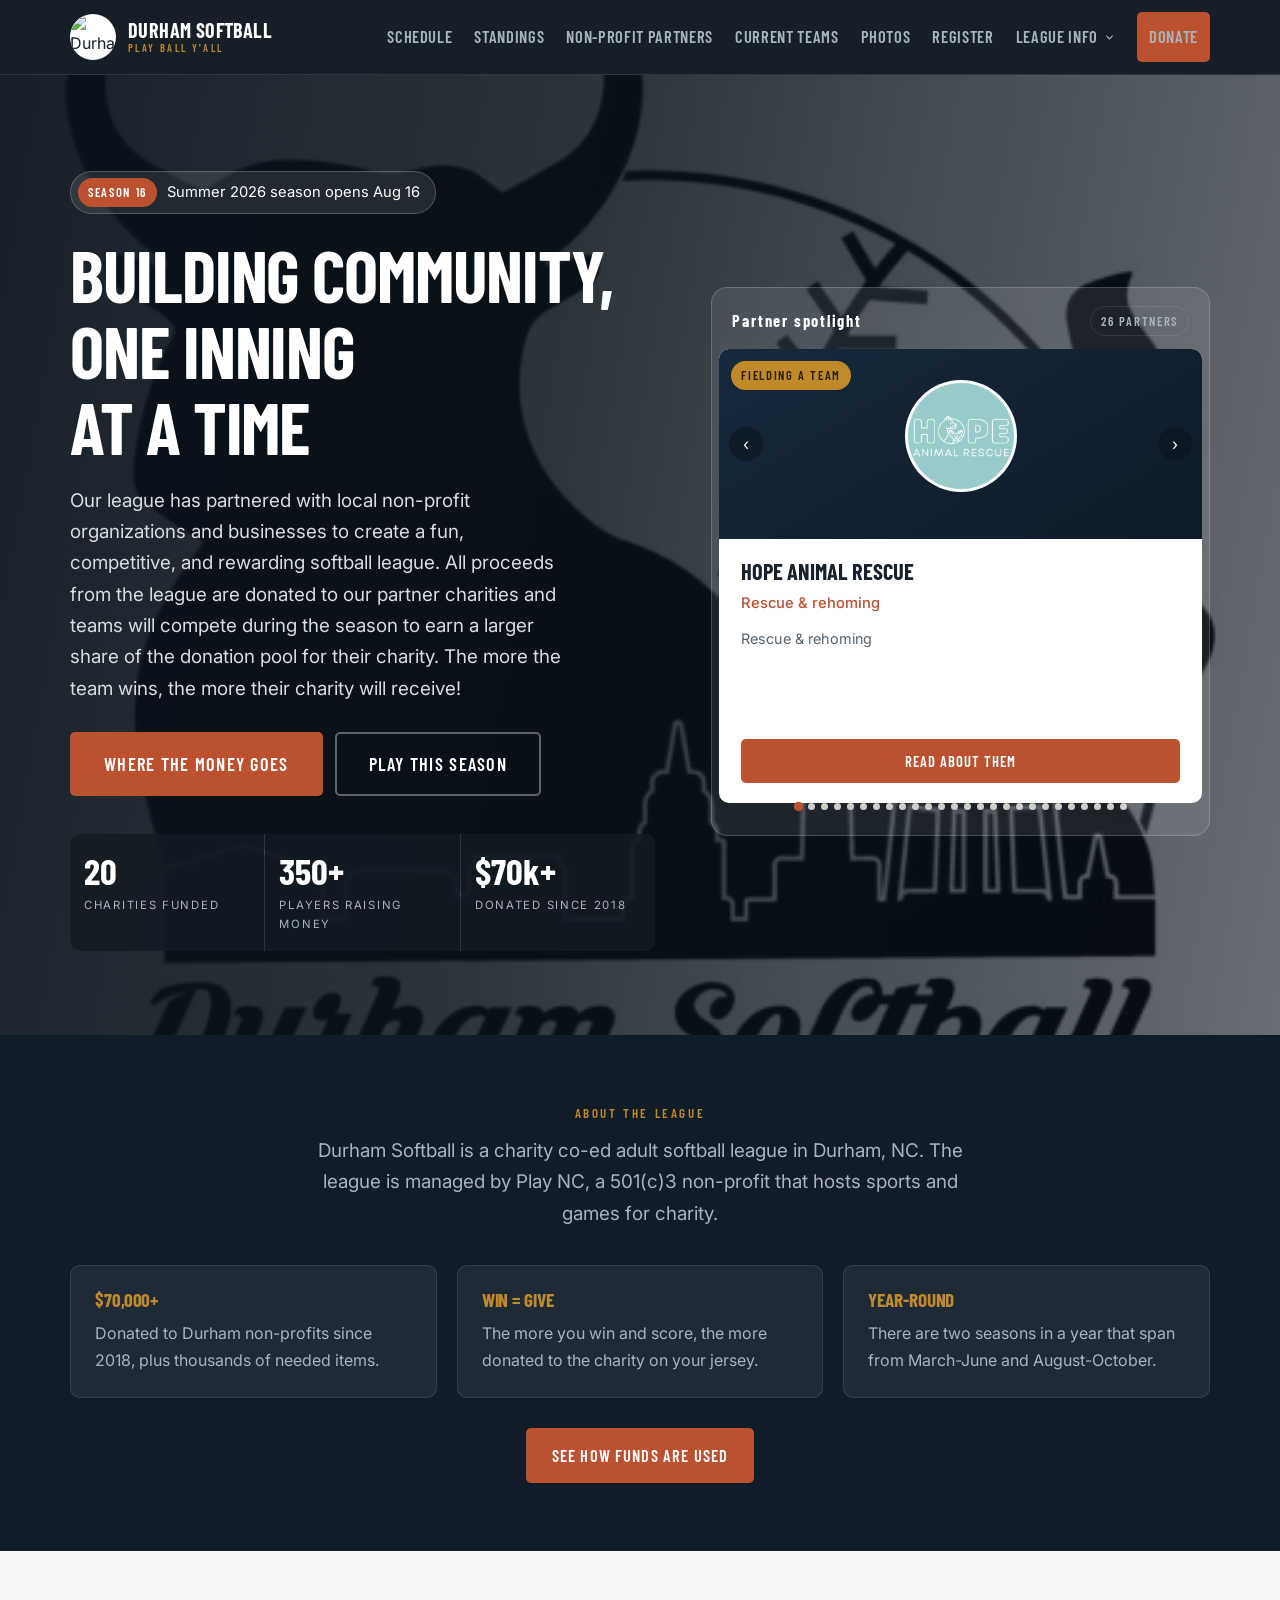
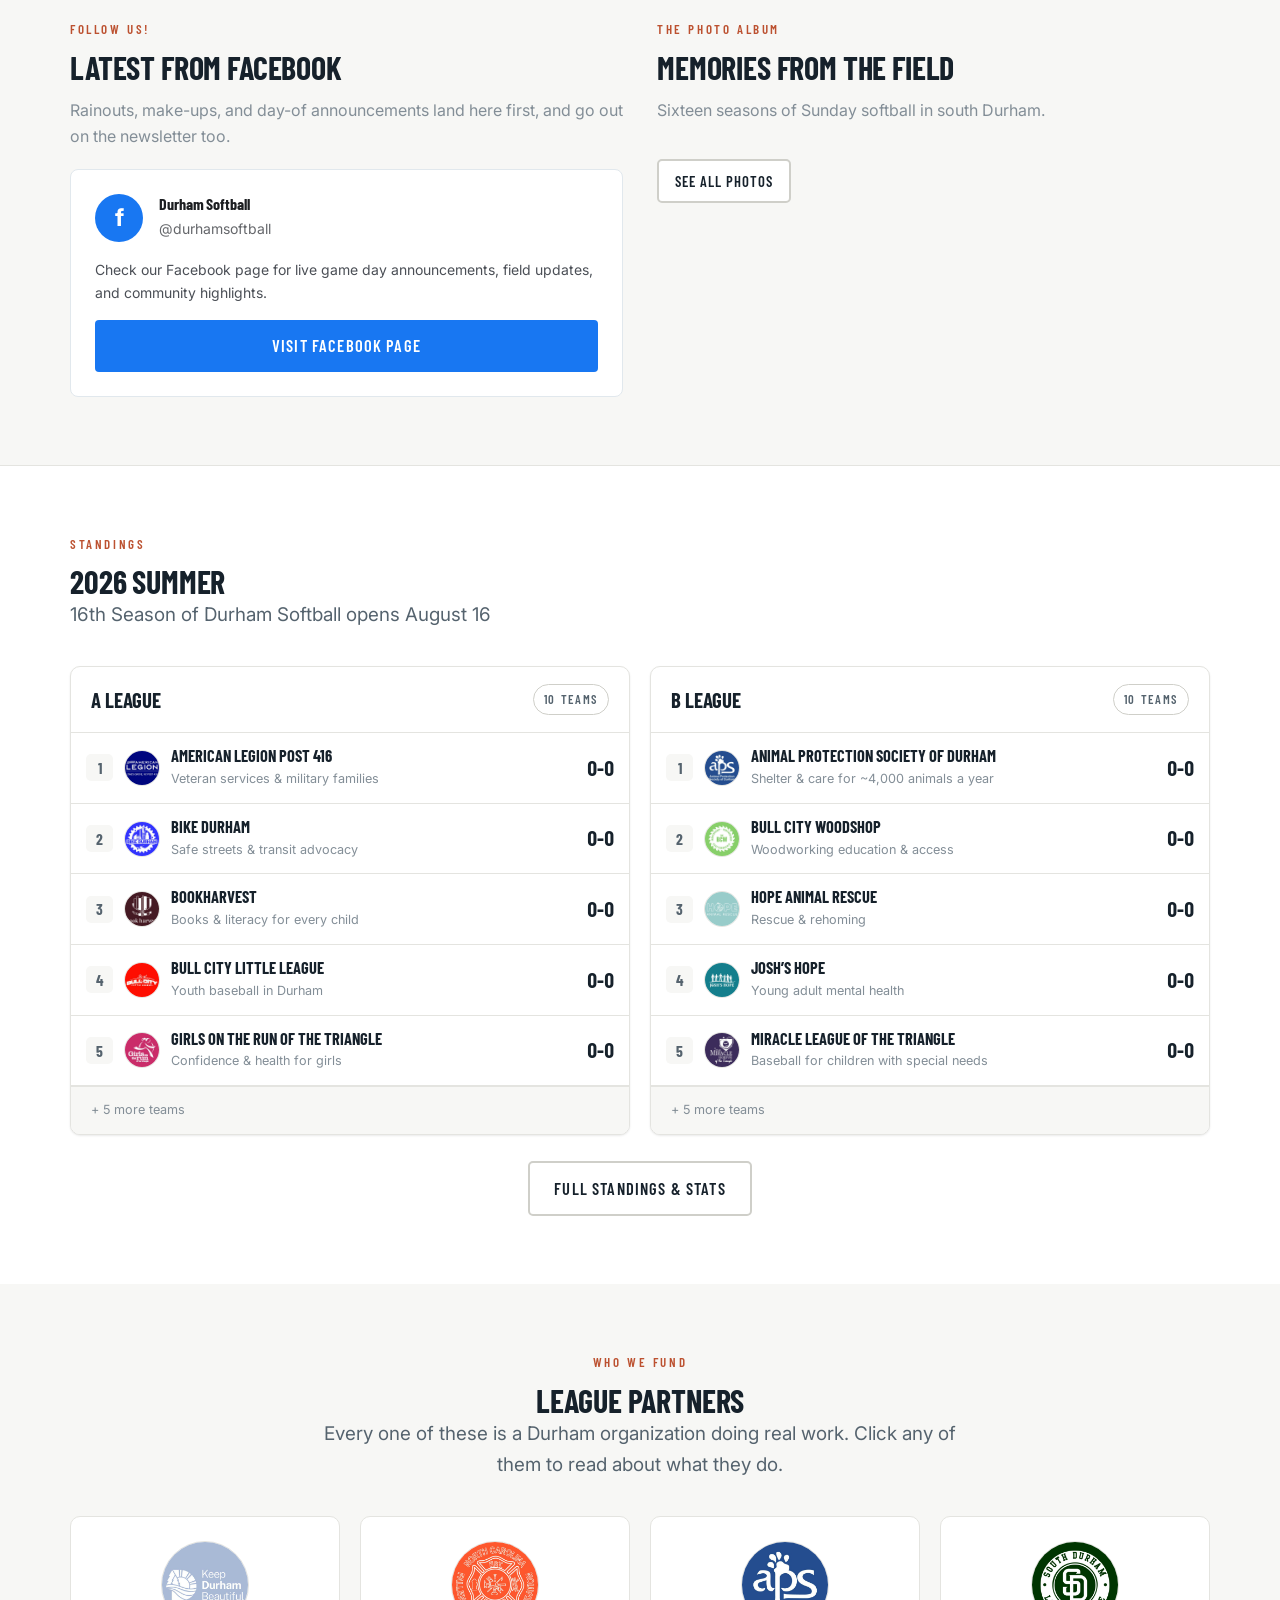
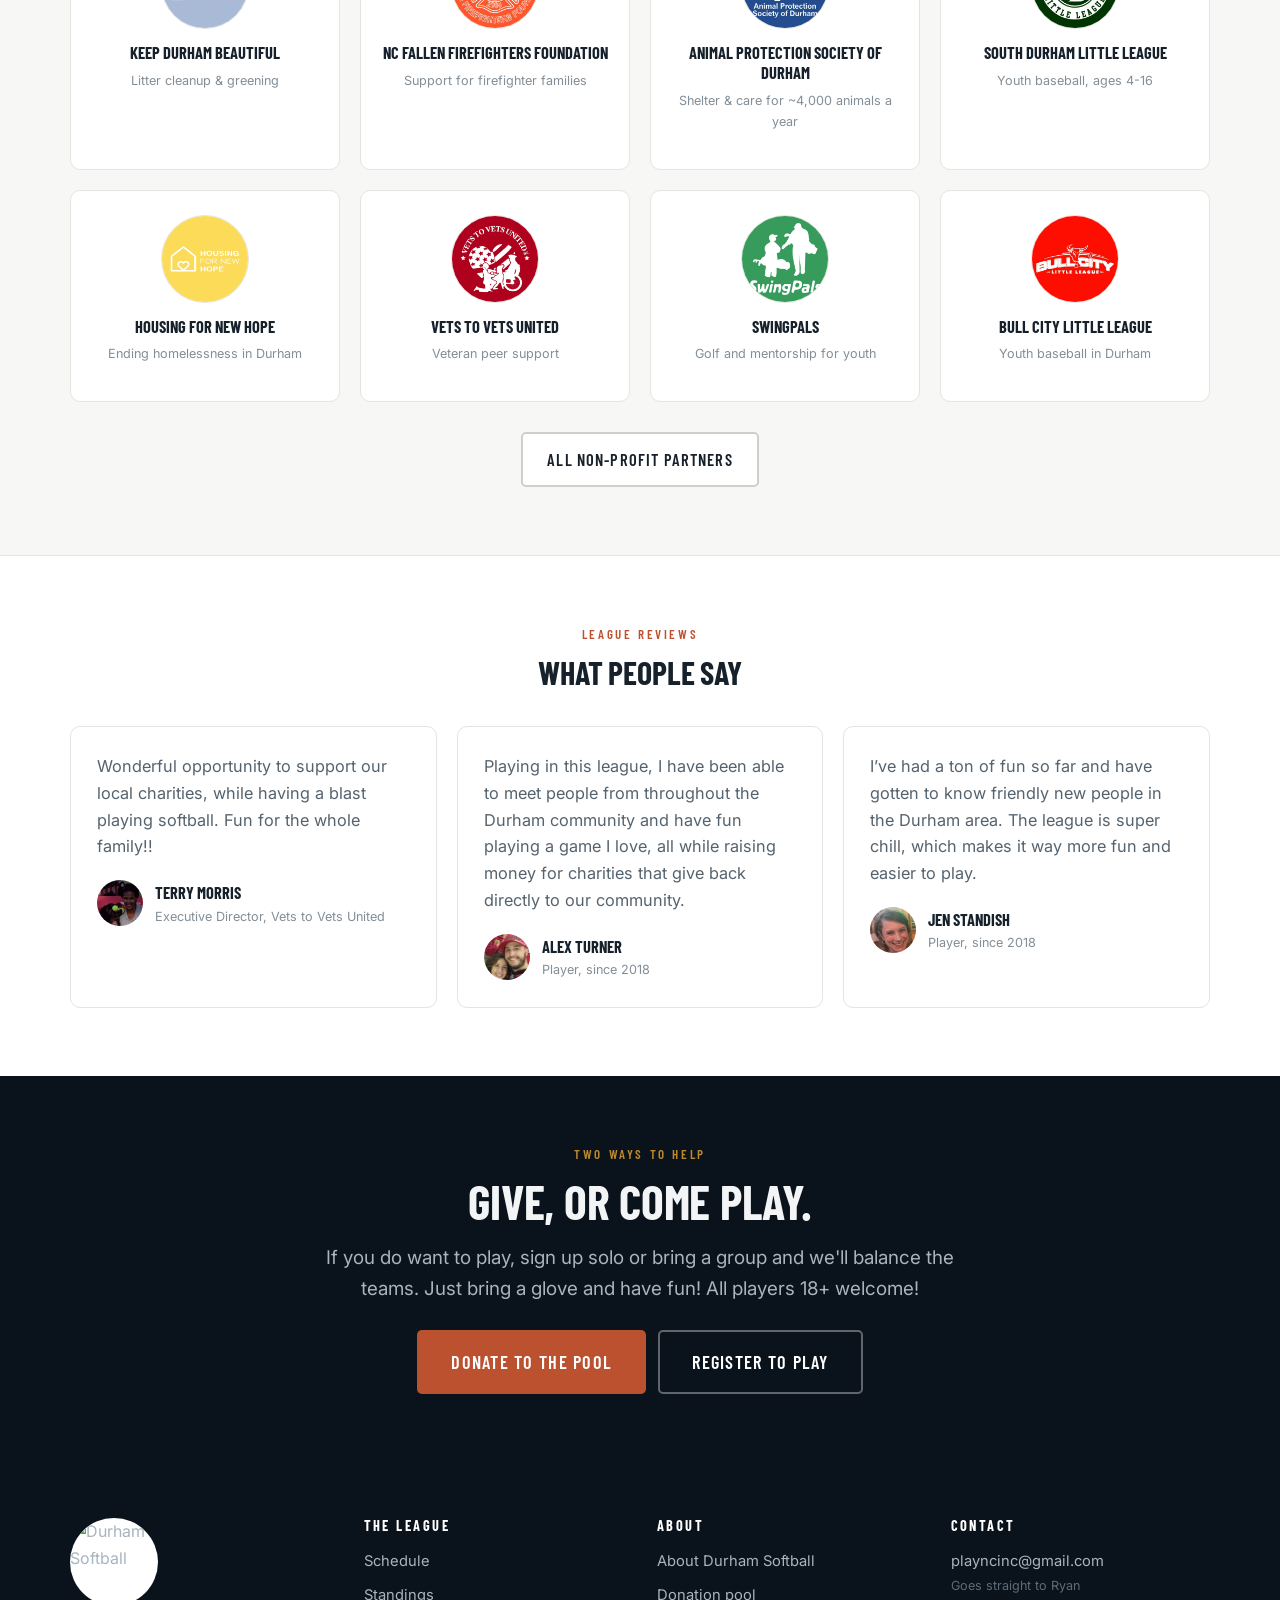
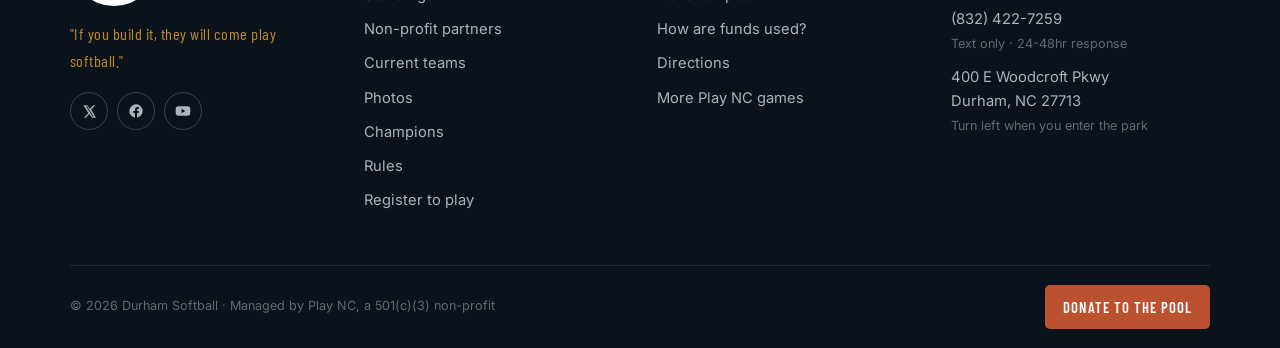
==== commit 8ea3b2c5: "Fix standings ignoring scores, add week filters to admin standings.html never loaded config.js or ap" ====
--- a/index.html
+++ b/index.html
@@ -7,7 +7,7 @@
 <link rel="preconnect" href="https://fonts.googleapis.com">
 <link rel="preconnect" href="https://fonts.gstatic.com" crossorigin>
 <link href="https://fonts.googleapis.com/css2?family=Barlow+Condensed:wght@500;600;700&family=Inter:wght@400;500;600;700&display=swap" rel="stylesheet">
-<link rel="stylesheet" href="assets/css/site.css?v=t513230">
+<link rel="stylesheet" href="assets/css/site.css?v=t976284">
 <title>Durham Softball | Play Ball Y'all!</title>
 <meta name="description" content="Durham Softball funds twenty local non-profits through a co-ed adult softball league in Durham, NC. Over $70,000 raised since 2018.">
 </head>
@@ -160,10 +160,10 @@
 </section>
 
 <div data-footer></div>
-<script src="assets/js/config.js?v=t513230"></script>
-<script src="assets/js/data.js?v=t513230"></script>
-<script src="assets/js/api.js?v=t513230"></script>
-<script src="assets/js/site.js?v=t513230"></script>
+<script src="assets/js/config.js?v=t976284"></script>
+<script src="assets/js/data.js?v=t976284"></script>
+<script src="assets/js/api.js?v=t976284"></script>
+<script src="assets/js/site.js?v=t976284"></script>
 <script>
 (function(){
   document.getElementById('hero-bg').src = DS.HERO_PHOTO;
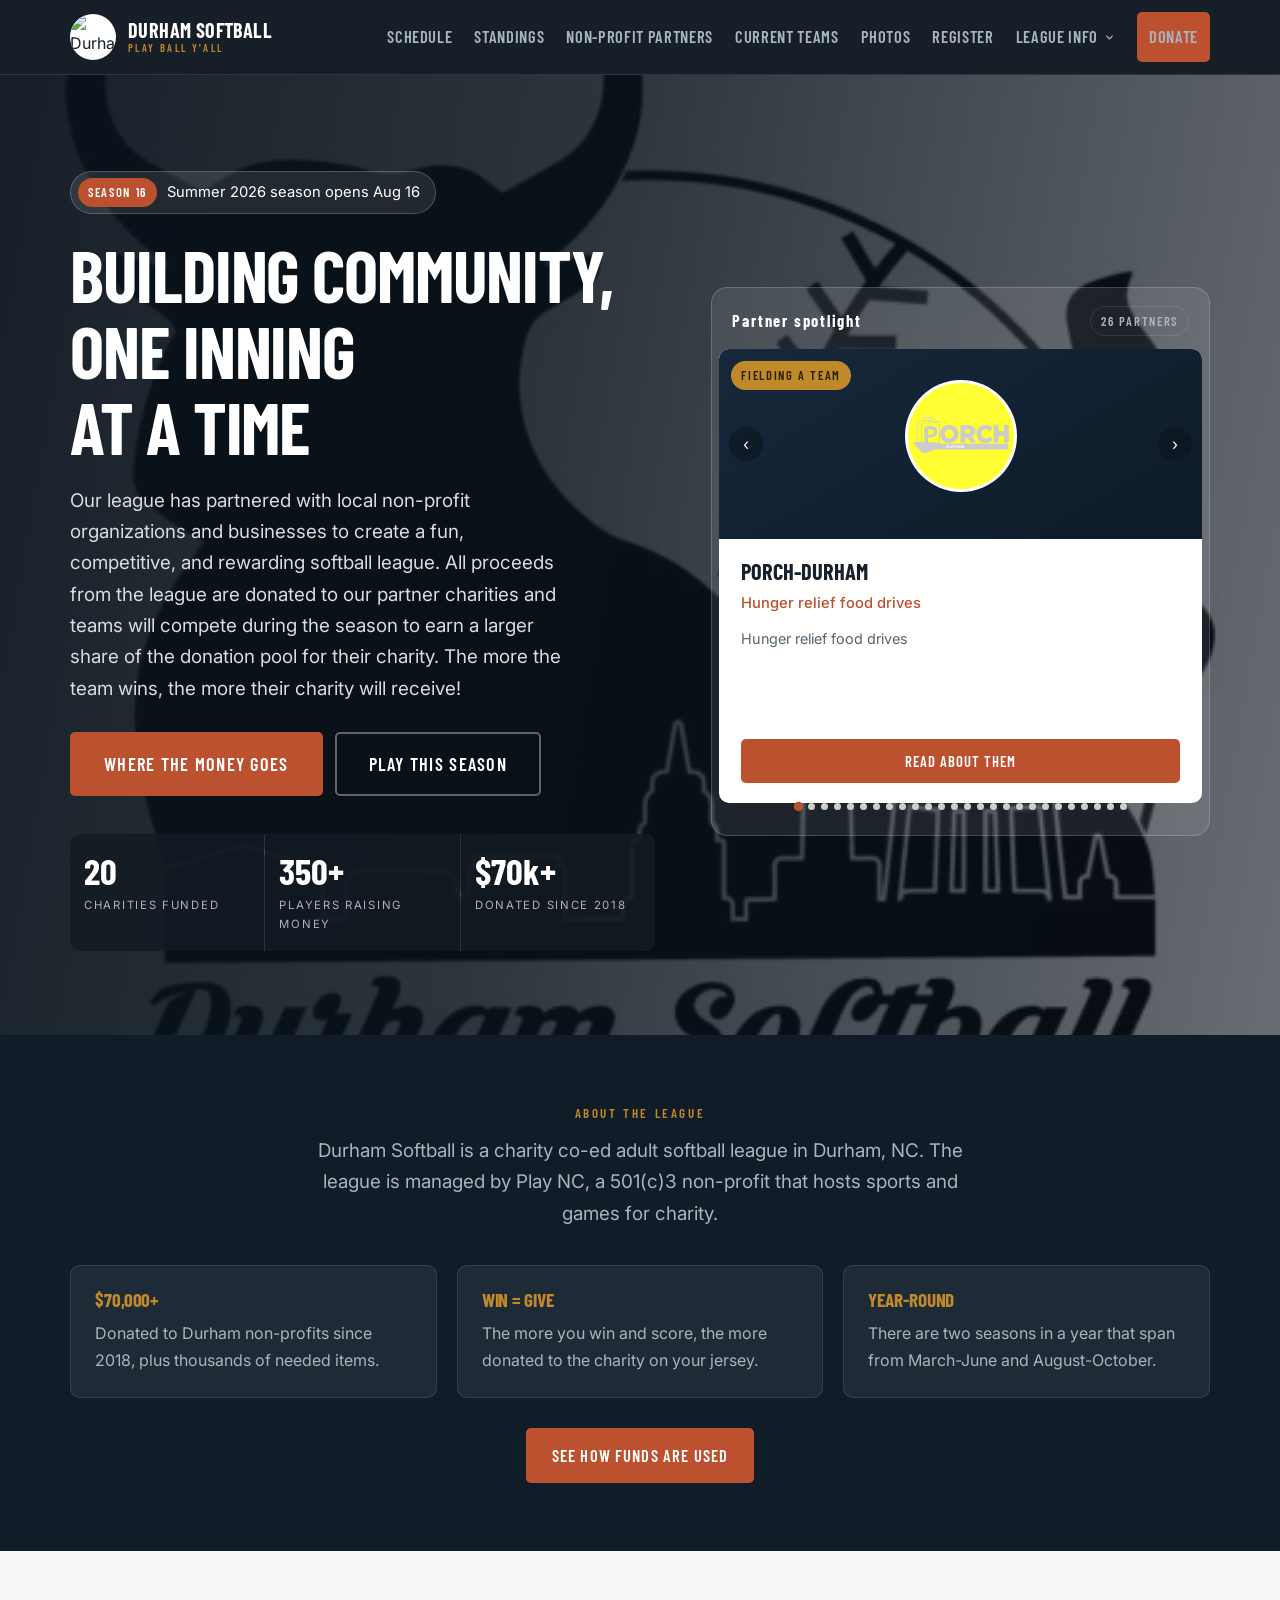
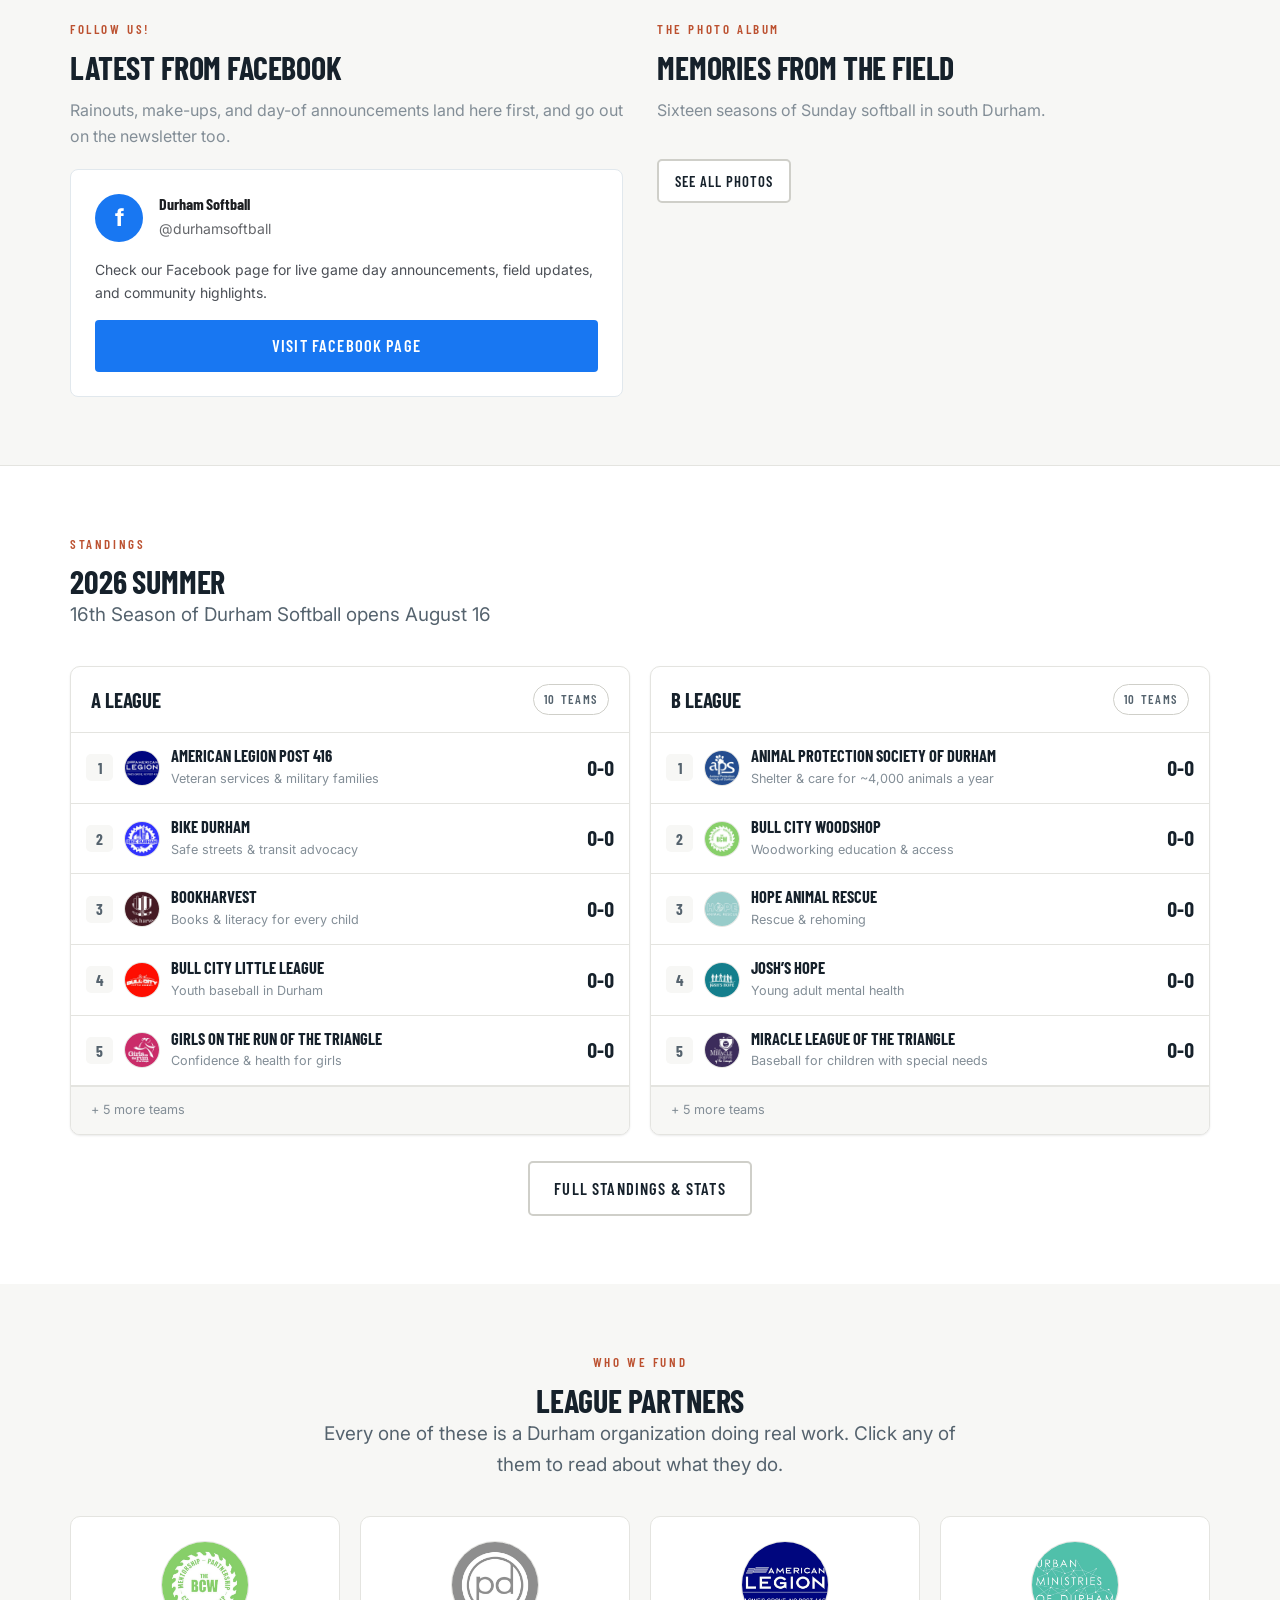
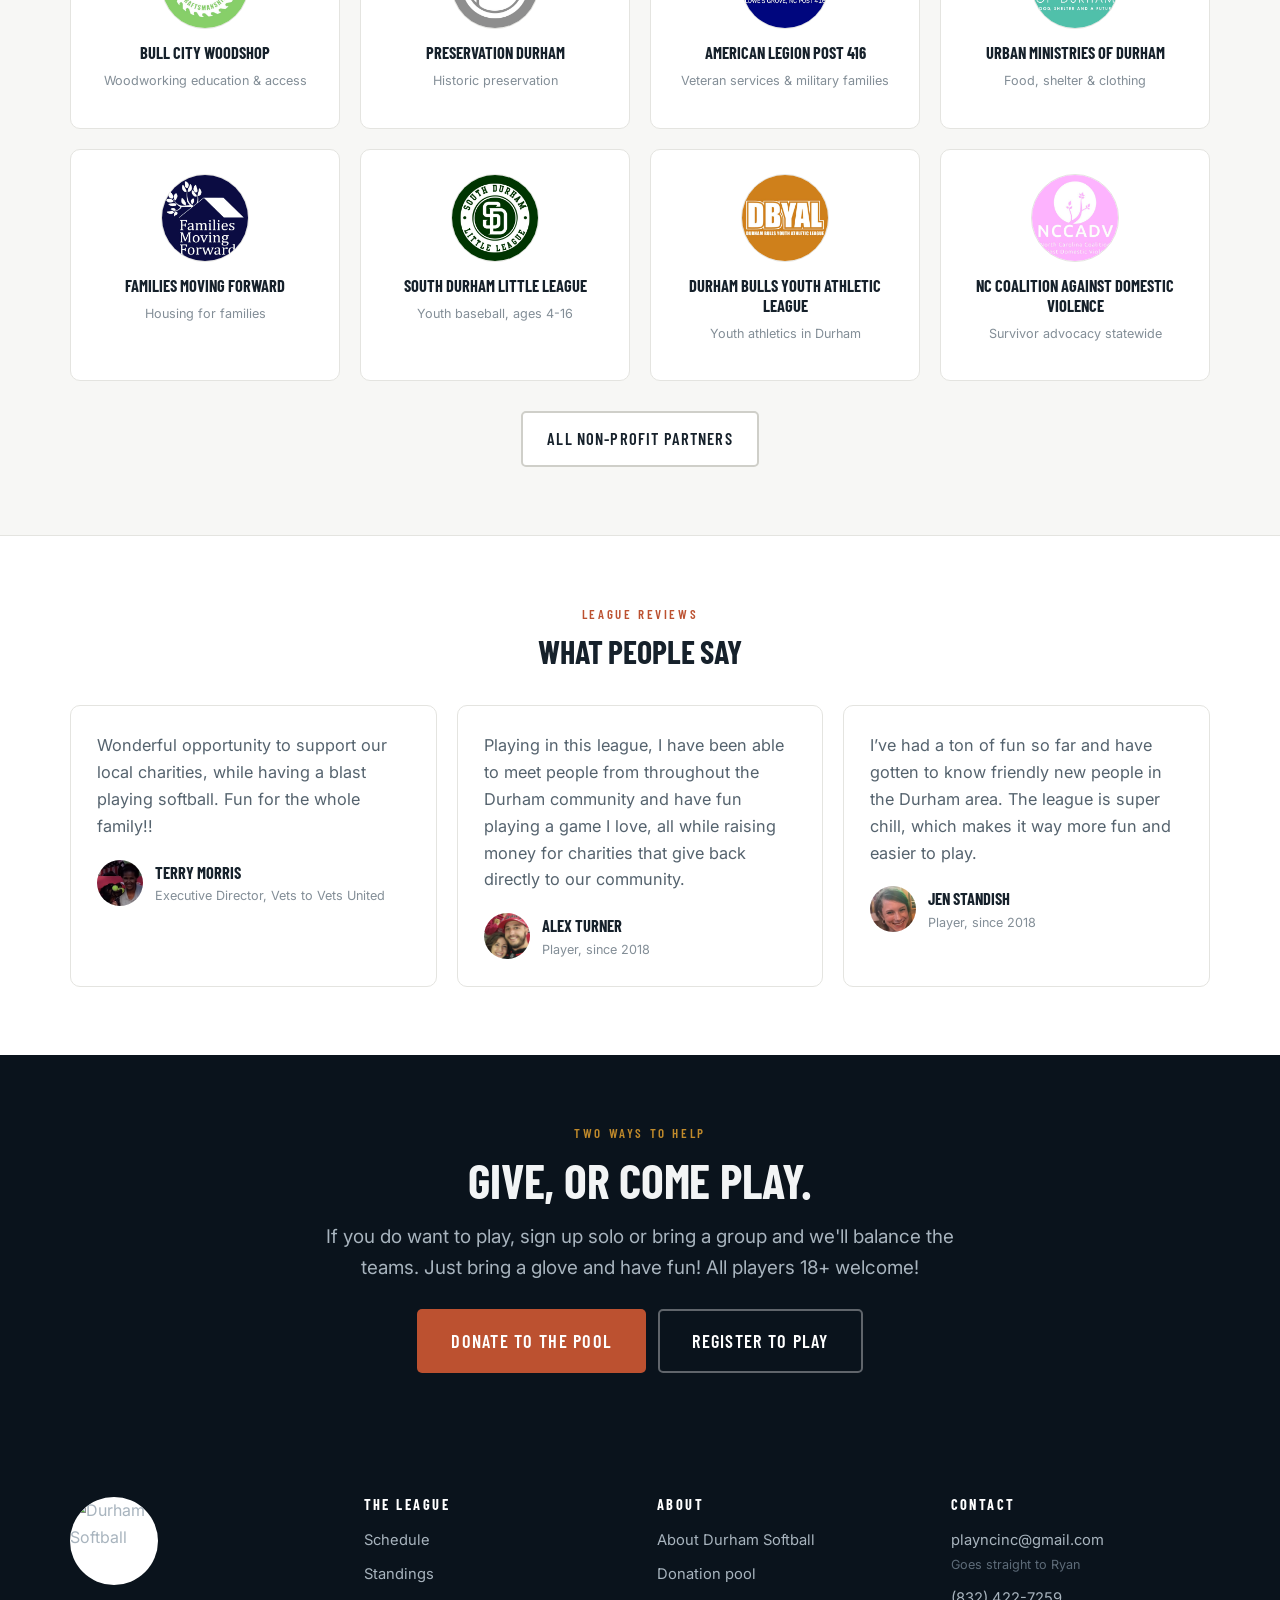
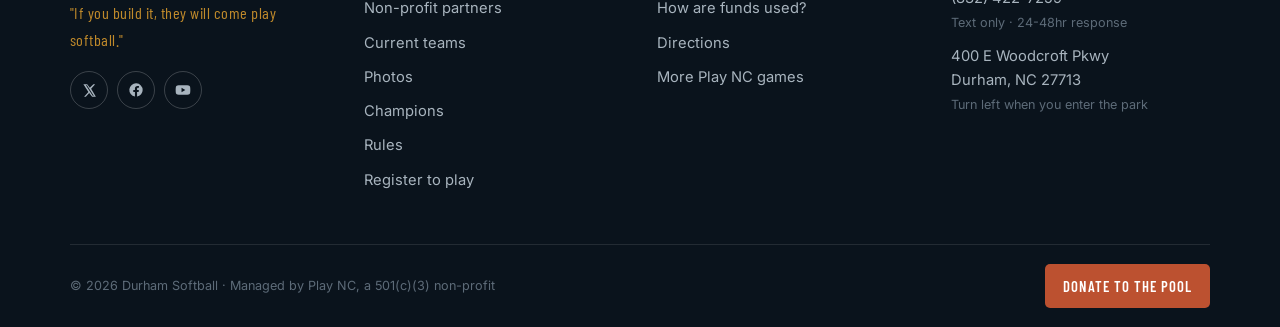
==== commit 644105e0: "Team pages and homepage preview now use real scores team.html computed its header stats with compute" ====
--- a/index.html
+++ b/index.html
@@ -7,7 +7,7 @@
 <link rel="preconnect" href="https://fonts.googleapis.com">
 <link rel="preconnect" href="https://fonts.gstatic.com" crossorigin>
 <link href="https://fonts.googleapis.com/css2?family=Barlow+Condensed:wght@500;600;700&family=Inter:wght@400;500;600;700&display=swap" rel="stylesheet">
-<link rel="stylesheet" href="assets/css/site.css?v=t976284">
+<link rel="stylesheet" href="assets/css/site.css?v=t007193">
 <title>Durham Softball | Play Ball Y'all!</title>
 <meta name="description" content="Durham Softball funds twenty local non-profits through a co-ed adult softball league in Durham, NC. Over $70,000 raised since 2018.">
 </head>
@@ -160,10 +160,10 @@
 </section>
 
 <div data-footer></div>
-<script src="assets/js/config.js?v=t976284"></script>
-<script src="assets/js/data.js?v=t976284"></script>
-<script src="assets/js/api.js?v=t976284"></script>
-<script src="assets/js/site.js?v=t976284"></script>
+<script src="assets/js/config.js?v=t007193"></script>
+<script src="assets/js/data.js?v=t007193"></script>
+<script src="assets/js/api.js?v=t007193"></script>
+<script src="assets/js/site.js?v=t007193"></script>
 <script>
 (function(){
   document.getElementById('hero-bg').src = DS.HERO_PHOTO;
@@ -231,24 +231,48 @@
   DSUI.mountXFeed(document.getElementById('x-feed'));
   document.getElementById('home-photos').innerHTML = DSUI.photoBand(DS.PHOTOS.slice(1,5));
 
-  document.getElementById('standings-preview').innerHTML = ['A','B'].map(function(lg){
-    var rows = DS.computeStandings(null).filter(function(r){return r.team.league===lg;})
-      .sort(function(a,b){return a.team.name.localeCompare(b.team.name);}).slice(0,5);
-    return '<div class="table-wrap"><div class="table-head"><h3>'+lg+' League</h3>'+
-      '<span class="spacer"></span><span class="pill pill-outline">10 teams</span></div>'+
-      rows.map(function(r,i){
-        return '<a class="sc-row" href="team.html?id='+r.team.id+'">'+
-          '<span class="pos-badge">'+(i+1)+'</span>'+
-          '<img class="sc-logo" src="'+r.team.logo+'" alt="" loading="lazy">'+
-          '<div class="sc-main"><div class="sc-name">'+DSUI.esc(r.team.name)+'</div>'+
-          '<div class="sc-sub"><span>'+DSUI.esc(r.team.cause)+'</span></div></div>'+
-          '<div class="sc-rec">'+r.w+'-'+r.l+'</div></a>';
-      }).join('')+
-      '<div class="table-foot"><span>+ 5 more teams</span></div></div>';
-  }).join('');
-
-  var pick = DS.allOrgs().filter(function(o){return o.partnerStatus!=='former';});
-  for(var i=pick.length-1;i>0;i--){var j=Math.floor(Math.random()*(i+1));var tmp=pick[i];pick[i]=pick[j];pick[j]=tmp;}
+  function drawStandingsPreview(){
+    var host=document.getElementById('standings-preview');
+    if(!host) return;
+    var all=DS.computeStandings(DS.RESULTS);
+    var played=all.some(function(r){ return r.gp>0; });
+
+    host.innerHTML = ['A','B'].map(function(lg){
+      var rows=all.filter(function(r){ return r.team.league===lg; });
+      // once games are played, rank them; before that, list alphabetically
+      rows.sort(played
+        ? function(a,b){
+            if(b.pct!==a.pct) return b.pct-a.pct;
+            if(b.diff!==a.diff) return b.diff-a.diff;
+            if(b.rs!==a.rs) return b.rs-a.rs;
+            return a.team.name.localeCompare(b.team.name);
+          }
+        : function(a,b){ return a.team.name.localeCompare(b.team.name); });
+      rows=rows.slice(0,5);
+
+      return '<div class="table-wrap"><div class="table-head"><h3>'+lg+' League</h3>'+
+        '<span class="spacer"></span><span class="pill pill-outline">10 teams</span></div>'+
+        rows.map(function(r,i){
+          return '<a class="sc-row" href="team.html?id='+r.team.id+'">'+
+            '<span class="pos-badge'+(played&&i===0?' pos-1':'')+'">'+(i+1)+'</span>'+
+            '<img class="sc-logo" src="'+r.team.logo+'" alt="" loading="lazy">'+
+            '<div class="sc-main"><div class="sc-name">'+DSUI.esc(r.team.name)+'</div>'+
+            '<div class="sc-sub"><span>'+DSUI.esc(played
+                ? ('PCT '+DSUI.pct(r.pct)+' · '+r.rs+' RS')
+                : r.team.cause)+'</span></div></div>'+
+            '<div class="sc-rec">'+r.w+'-'+r.l+(r.t?'-'+r.t:'')+'</div></a>';
+        }).join('')+
+        '<div class="table-foot"><span>+ 5 more teams</span></div></div>';
+    }).join('');
+  }
+
+  drawStandingsPreview();
+  DS.loadSchedule().then(function(ok){ if(ok) drawStandingsPreview(); });
+
+  var pick = DS.allOrgs().filter(function(o){ return o.partnerStatus!=='former'; });
+  for(var pi=pick.length-1;pi>0;pi--){
+    var pj=Math.floor(Math.random()*(pi+1)), pt=pick[pi]; pick[pi]=pick[pj]; pick[pj]=pt;
+  }
   document.getElementById('team-grid').innerHTML = pick.slice(0,8).map(function(o){
     return '<a class="team-tile" href="charity.html?id='+o.id+'">'+
       (o.logo?'<img src="'+o.logo+'" alt="" loading="lazy">'
